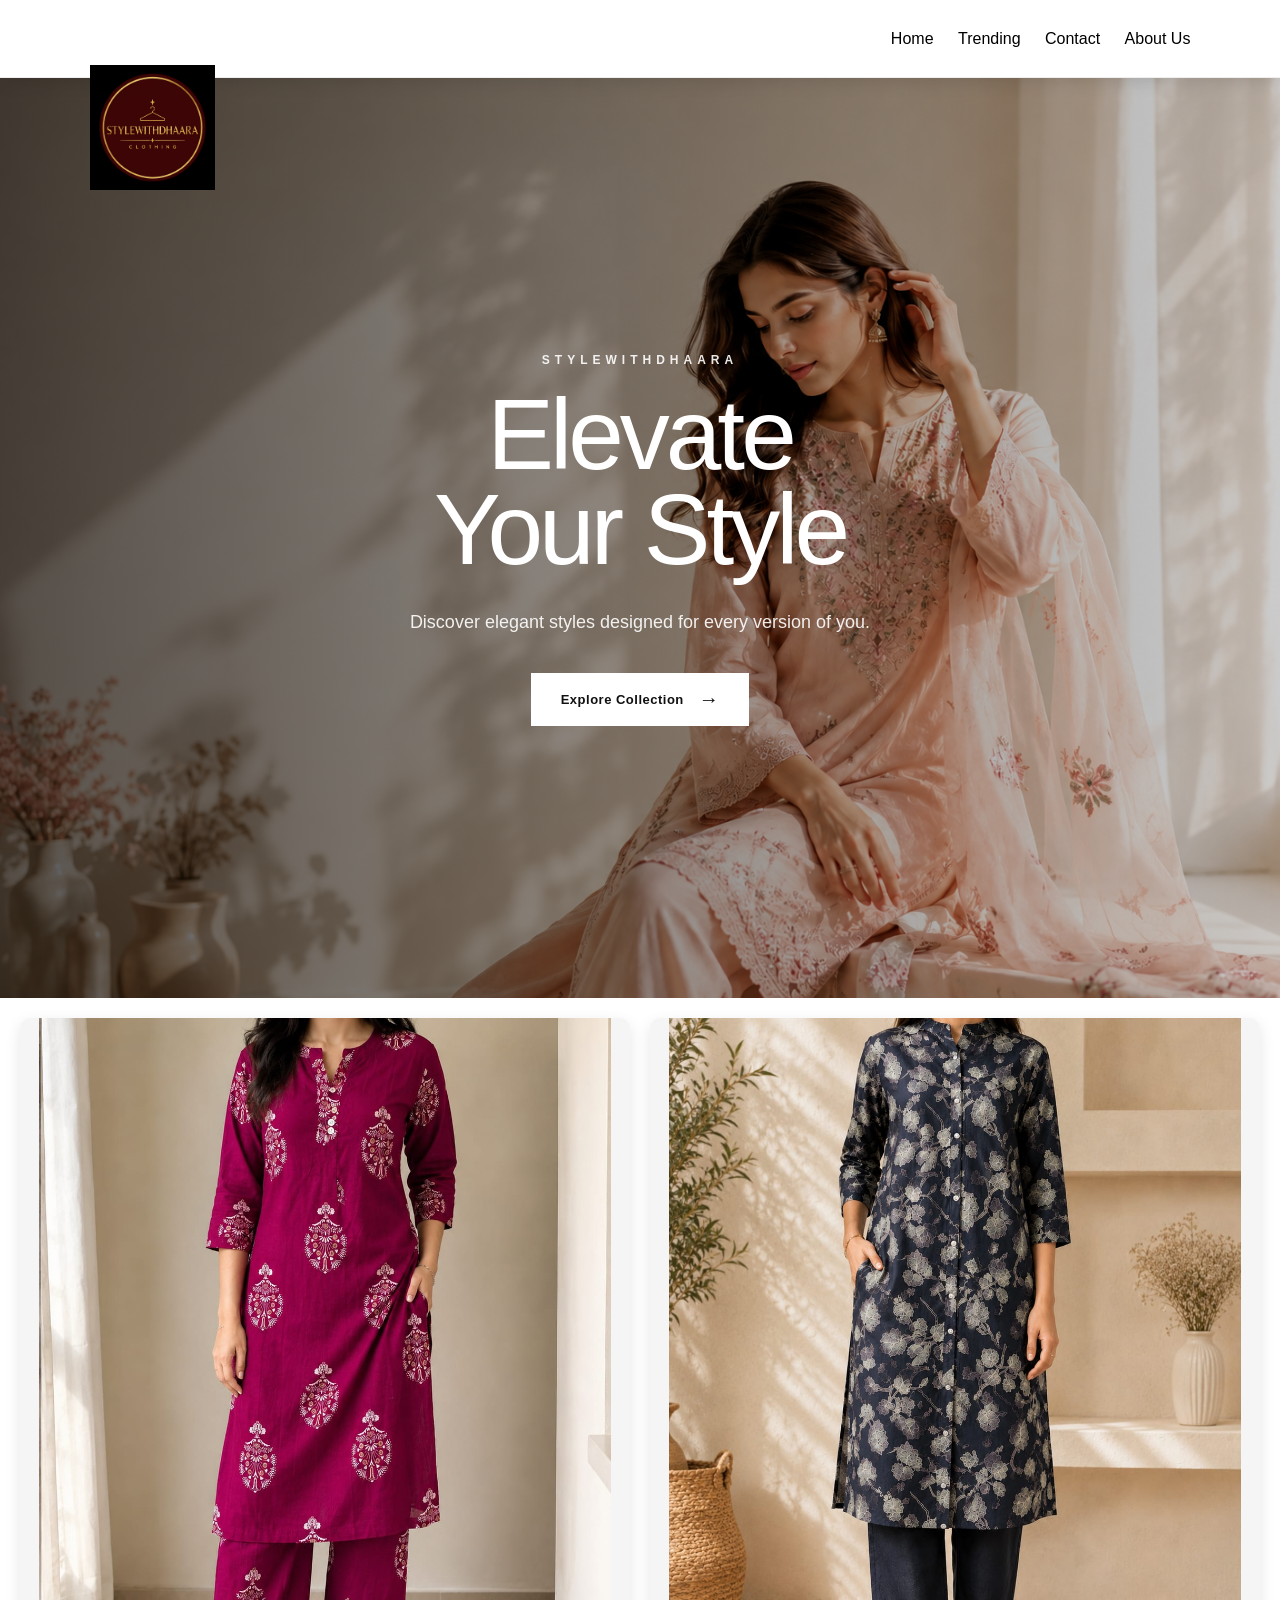
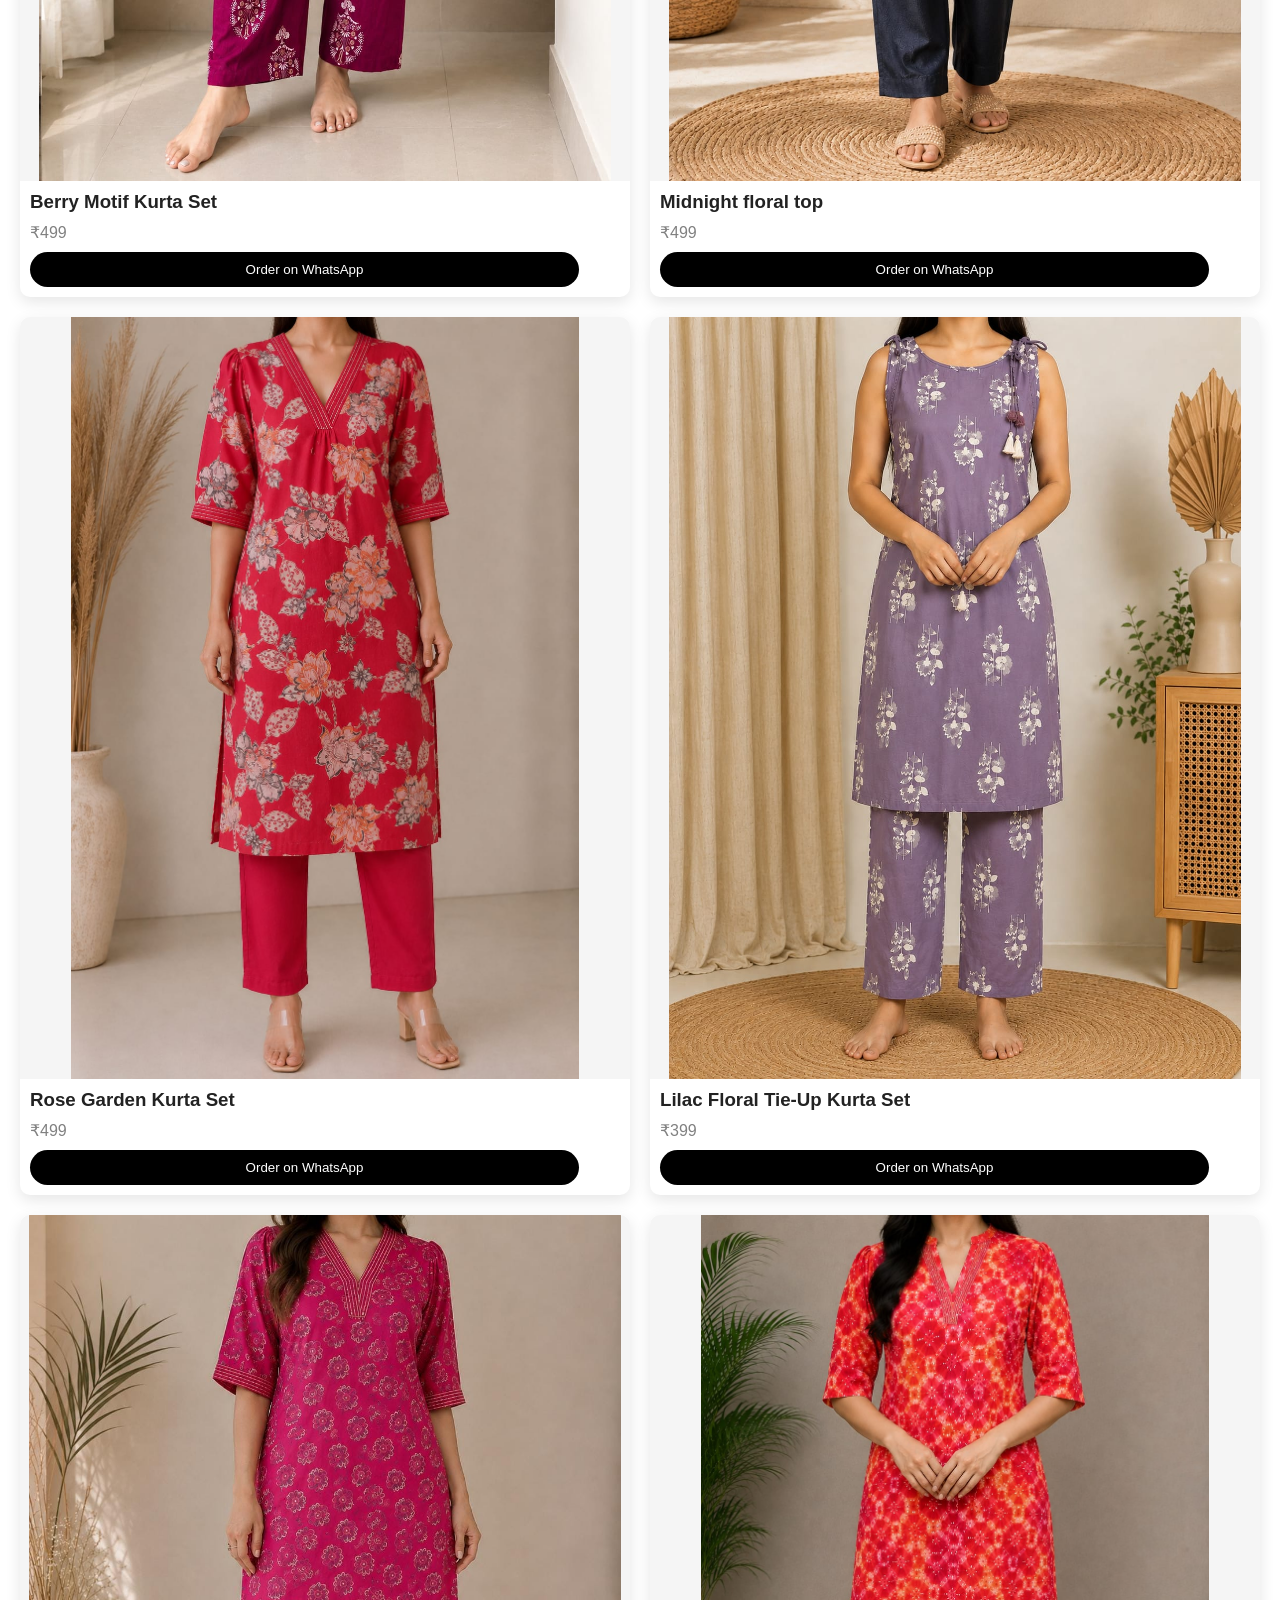
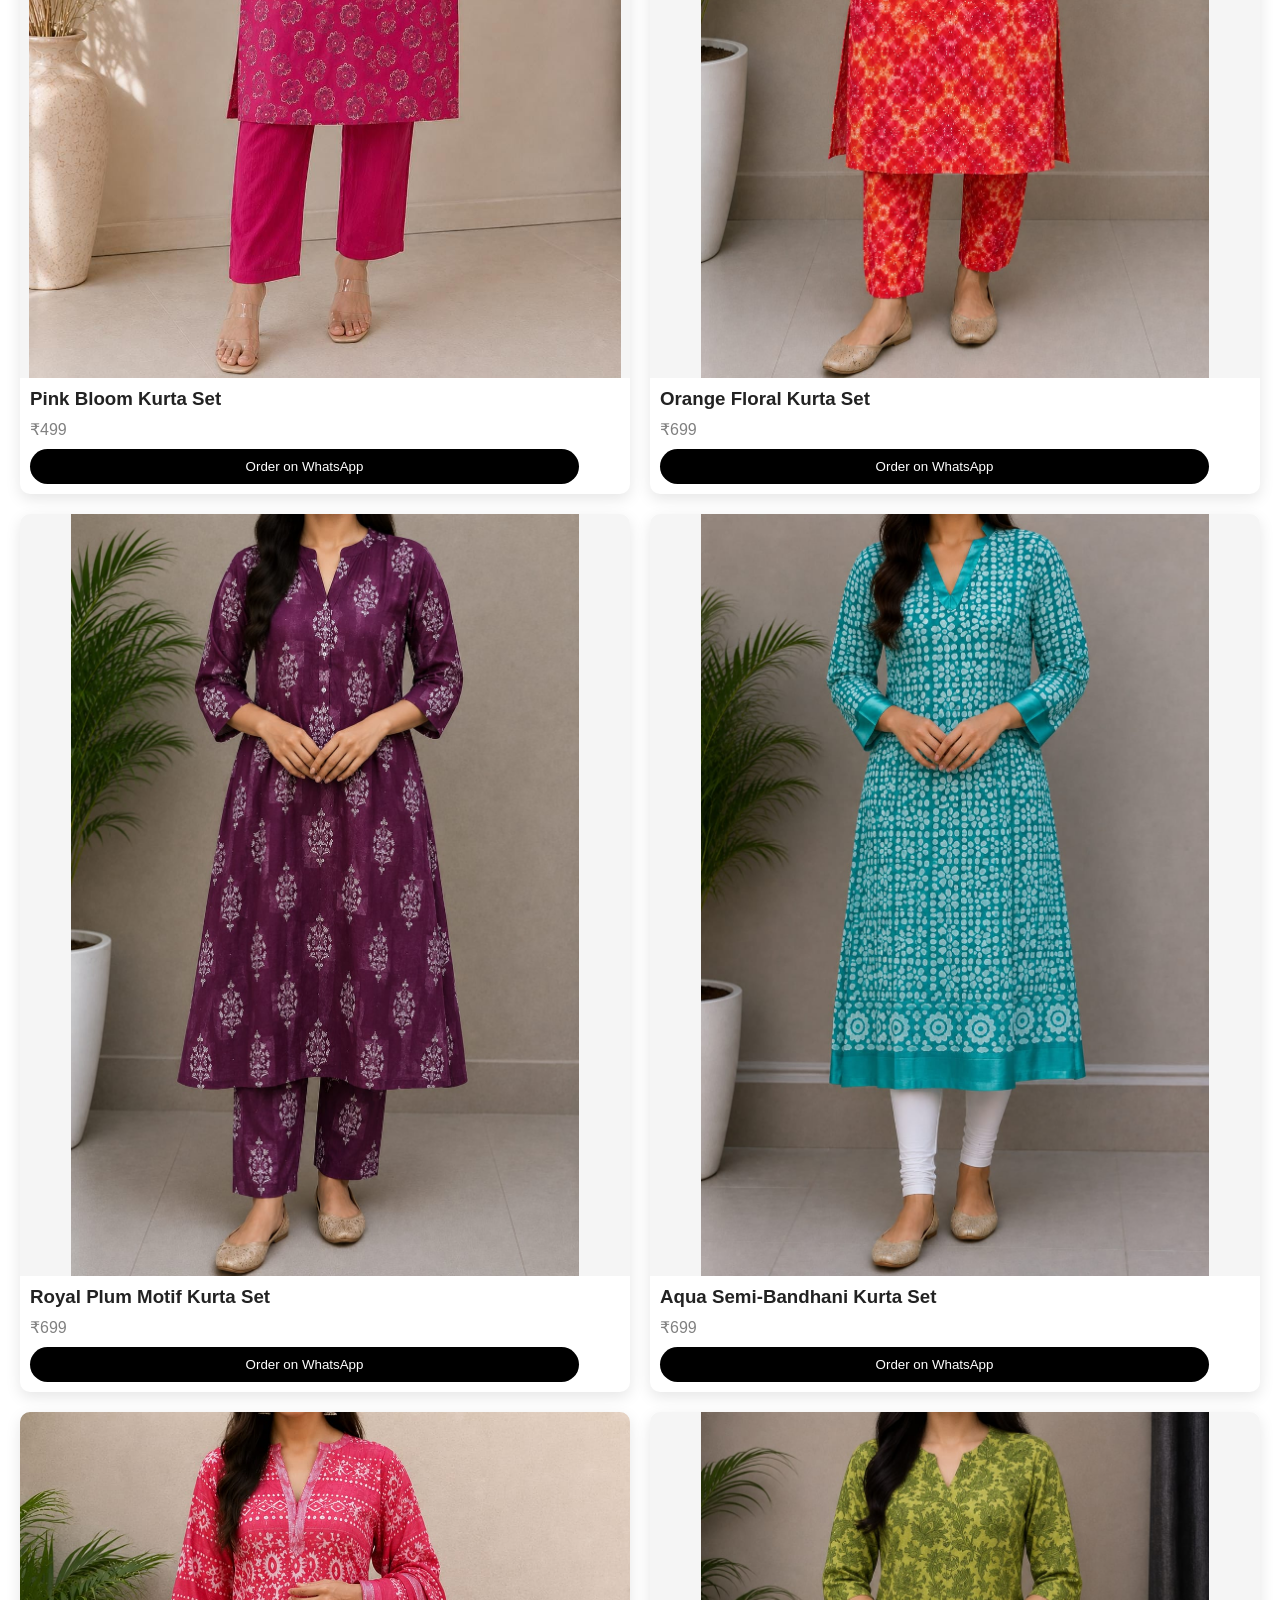
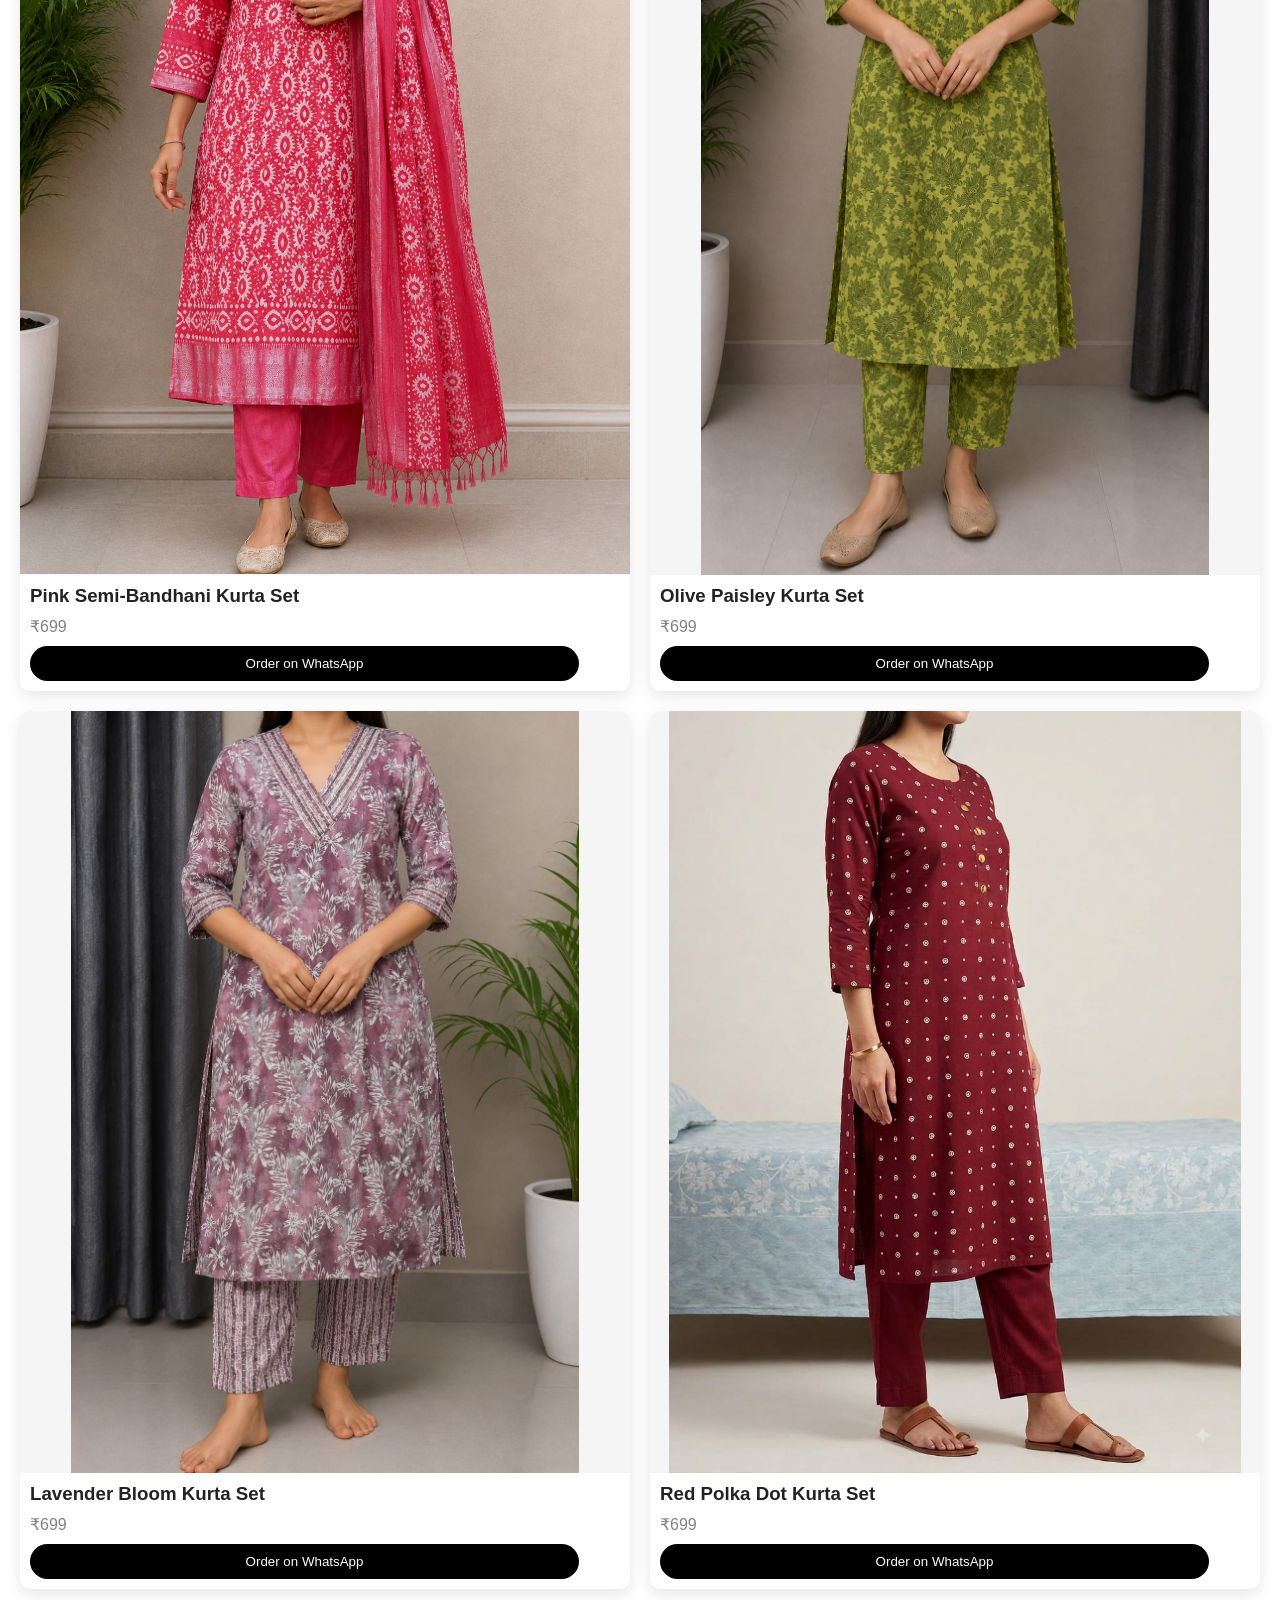
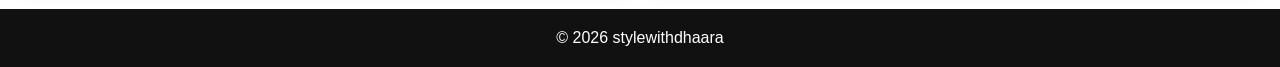
==== index.html @ edbef606 "NEW BIG SISTER WEBSISTE" ====
<!DOCTYPE html>
<html lang="en">
<head>
  <meta charset="UTF-8">
  <title>STYLEWITHDHAARA</title>
  <link rel="stylesheet" href="style.css">
</head>
<body>

<!-- NAVBAR -->
<header class="navbar">
  <div class="logo">
  <img src="image/logo11.jpeg" alt="Logo">
</div>
  <nav>
    <a href="#">Home</a>
    <a href="#">Trending</a>
    <a href="contact.html">Contact</a>
    <a href="about.html">About Us</a>
  </nav>
</header>

<!-- HERO -->
<section class="hero">

    <div class="hero-overlay"></div>

    <div class="hero-content">

        <span class="hero-label">
            STYLEWITHDHAARA
        </span>

        <h1>
            Elevate<br>
            Your Style
        </h1>

        <p>
            Discover elegant styles designed
            for every version of you.
        </p>

        <a href="#products" class="hero-button">
            Explore Collection
            <span>→</span>
        </a>

    </div>

</section>


<!-- PRODUCTS -->
<section class="products" id="products"></section>


<!-- FOOTER -->
<footer>
  <p>© 2026 stylewithdhaara</p>
</footer>

<script src="script.js"></script>
</body>
</html>
---- style.css ----
* {
  margin: 0;
  padding: 0;
  box-sizing: border-box;
  font-family: Arial, sans-serif;
}

/* NAVBAR */
.navbar {
  display: flex;
  justify-content: space-between;
  padding: 20px 50px;
  background: white;
  box-shadow: 0 5px 15px rgba(0,0,0,0.1);
  position: sticky;
  top: 0;
}

.logo {
  font-size: 100px;
  font-weight: bold;
}
.logo img {
  height: 125px;
  margin-top: 200px;
  object-fit: contain;
}

.logo span {
  color: #ff3f6c;
}

nav a {
  margin-left: 20px;
  text-decoration: none;
  color: black;
  font-weight: 500;
}

nav a:hover {
  color: #ff3f6c;
}

/* HERO */
/* =====================================
   PREMIUM HOME HERO
===================================== */

.hero {
    position: relative;

    min-height: 920px;

    display: flex;

    align-items: center;

    justify-content: center;

    text-align: center;

    overflow: hidden;

    background-image: url("image/logo3.jpeg");

    background-size: cover;

    background-position: center;

    background-repeat: no-repeat;
}


/* DARK OVERLAY */

.hero-overlay {
    position: absolute;

    inset: 0;

    background:
        linear-gradient(
            90deg,
            rgba(0,0,0,0.65),
            rgba(0,0,0,0.20)
        );

    z-index: 1;
}


/* HERO CONTENT */

.hero-content {
    position: relative;

    z-index: 2;

    max-width: 800px;

    padding: 30px;

    color: white;
}


/* SMALL BRAND TEXT */

.hero-label {
    display: inline-block;

    font-size: 12px;

    letter-spacing: 5px;

    font-weight: 600;

    margin-bottom: 20px;

    opacity: 0.9;
}


/* MAIN HEADING */

.hero-content h1 {
    font-size: clamp(
        55px,
        8vw,
        100px
    );

    line-height: 0.95;

    font-weight: 500;

    letter-spacing: -4px;

    margin: 0 0 30px;
}


/* DESCRIPTION */

.hero-content p {
    font-size: 18px;

    line-height: 1.7;

    max-width: 550px;

    margin: 0 auto 35px;

    color: rgba(255,255,255,0.9);
}


/* BUTTON */

.hero-button {
    display: inline-flex;

    align-items: center;

    gap: 15px;

    padding: 15px 30px;

    background: white;

    color: #111;

    text-decoration: none;

    font-size: 13px;

    font-weight: 700;

    letter-spacing: 0.5px;

    transition: 0.3s;
}


.hero-button span {
    font-size: 20px;

    transition: 0.3s;
}


.hero-button:hover {
    background: #ff3f6c;

    color: white;

    transform: translateY(-3px);
}


.hero-button:hover span {
    transform: translateX(5px);
}
@media (max-width: 768px) {

    .hero {
        min-height: 600px;

        background-position: center;
    }

    .hero-content {
        padding: 20px;
    }

    .hero-content h1 {
        font-size: 55px;

        letter-spacing: -2px;
    }

    .hero-content p {
        font-size: 15px;
    }

    .hero-label {
        font-size: 10px;

        letter-spacing: 3px;
    }

}
/* PRODUCTS */
.products {
  padding: 20px;
  display: grid;
  grid-template-columns: repeat(2, 1fr);
  gap: 20px;
}

.card {
  background: white;
  border-radius: 10px;
  overflow: hidden;
  box-shadow: 0 5px 15px rgba(0,0,0,0.1);
}
.card:hover {
  transform: translateY(-8px);
}

.card img {
  width: 100%;
  aspect-ratio: 4 / 5;
  height: auto;
  object-fit: contain;
  display: block;
  background: #f5f5f5;
}
@media (max-width: 600px) {
  .products {
    grid-template-columns: 1fr;
  }
}

.card h3 {
  padding: 10px;
}

.card p {
  padding: 0 10px;
  color: gray;
}

.card button {
  margin: 10px;
  width: 90%;
  padding: 10px;
  border: none;
  background: black;
  color: white;
  border-radius: 20px;
  cursor: pointer;
}

.about-hero {
    min-height: 420px;

    display: flex;
    align-items: center;
    justify-content: center;

    text-align: center;

    background:
        linear-gradient(
            rgba(0,0,0,0.55),
            rgba(0,0,0,0.55)
        ),
        url("images/banner.jpg") center/cover;

    color: white;
}


.about-hero-content span {
    font-size: 13px;
    letter-spacing: 4px;
    font-weight: 600;
}


.about-hero-content h1 {
    font-size: 52px;
    margin: 18px 0;
}


.about-hero-content p {
    font-size: 18px;
}


/* ABOUT SECTION */

.about-section {
    padding: 100px 8%;
    background: #fff;
}


.about-container {
    max-width: 1200px;

    margin: auto;

    display: flex;

    align-items: center;

    gap: 80px;
}


.about-image {
    flex: 1;

    display: flex;

    justify-content: center;

    align-items: center;
}


.about-image img {
    width: 350px;
    max-width: 100%;

    object-fit: contain;
}


.about-text {
    flex: 1;
}


.about-text > span {
    color: #ff3f6c;

    font-size: 13px;

    letter-spacing: 3px;

    font-weight: bold;
}


.about-text h2 {
    font-size: 42px;

    margin: 15px 0 25px;

    color: #222;
}


.about-text p {
    color: #666;

    line-height: 1.8;

    margin-bottom: 18px;

    font-size: 16px;
}


/* WHY US */

.why-us {
    padding: 90px 8%;

    background: #fafafa;

    text-align: center;
}


.section-heading span {
    color: #ff3f6c;

    font-size: 13px;

    letter-spacing: 3px;

    font-weight: bold;
}


.section-heading h2 {
    font-size: 38px;

    margin-top: 12px;

    color: #222;
}


.features {
    max-width: 1100px;

    margin: 50px auto 0;

    display: grid;

    grid-template-columns:
        repeat(3, 1fr);

    gap: 25px;
}


.feature {
    background: white;

    padding: 40px 25px;

    border-radius: 12px;

    transition: 0.3s;

    box-shadow:
        0 10px 30px
        rgba(0,0,0,0.06);
}


.feature:hover {
    transform: translateY(-8px);
}


.feature-icon {
    font-size: 35px;

    color: #ff3f6c;

    margin-bottom: 15px;
}


.feature h3 {
    margin-bottom: 12px;

    font-size: 20px;
}


.feature p {
    color: #777;

    line-height: 1.7;
}


/* CONTACT */

.about-contact {
    padding: 80px 20px;

    text-align: center;

    background: #111;

    color: white;
}


.about-contact h2 {
    font-size: 35px;

    margin-bottom: 10px;
}


.about-contact p {
    color: #bbb;

    margin-bottom: 25px;
}


.about-contact a {
    display: inline-block;

    padding: 13px 25px;

    background: #25D366;

    color: white;

    text-decoration: none;

    border-radius: 25px;

    font-weight: 600;

    transition: 0.3s;
}


.about-contact a:hover {
    transform: translateY(-3px);
}


/* MOBILE */

@media (max-width: 768px) {

    .navbar {
        padding: 15px 20px;
    }


    .about-hero {
        min-height: 350px;
    }


    .about-hero-content h1 {
        font-size: 36px;
    }


    .about-container {
        flex-direction: column;

        gap: 40px;

        text-align: center;
    }


    .about-text h2 {
        font-size: 32px;
    }


    .features {
        grid-template-columns: 1fr;
    }

}
/* =========================================
   RESET
========================================= */

* {
    margin: 0;
    padding: 0;
    box-sizing: border-box;
}

html {
    scroll-behavior: smooth;
}

body {
    font-family:
        "Segoe UI",
        Arial,
        sans-serif;

    color: #222;

    background: #fff;
}


/* =========================================
   NAVBAR
========================================= */

.navbar {
    height: 78px;

    padding: 0 7%;

    display: flex;

    align-items: center;

    justify-content: space-between;

    background: rgba(255,255,255,0.96);

    border-bottom: 1px solid #eee;

    position: sticky;

    top: 0;

    z-index: 1000;

    backdrop-filter: blur(15px);
}


.brand img {
    height: 48px;

    width: auto;

    object-fit: contain;
}


.nav-links {
    display: flex;

    align-items: center;

    gap: 35px;
}


.nav-links a {
    text-decoration: none;

    color: #333;

    font-size: 14px;

    font-weight: 500;

    position: relative;

    transition: 0.3s;
}


.nav-links a::after {
    content: "";

    position: absolute;

    left: 0;

    bottom: -8px;

    width: 0;

    height: 2px;

    background: #ff3f6c;

    transition: 0.3s;
}


.nav-links a:hover,
.nav-links a.active {
    color: #ff3f6c;
}


.nav-links a:hover::after,
.nav-links a.active::after {
    width: 100%;
}


.menu-btn {
    display: none;

    border: none;

    background: none;

    font-size: 25px;

    cursor: pointer;
}



/* FOOTER */
footer {
  text-align: center;
  padding: 20px;
  background: #111;
  color: white;
}
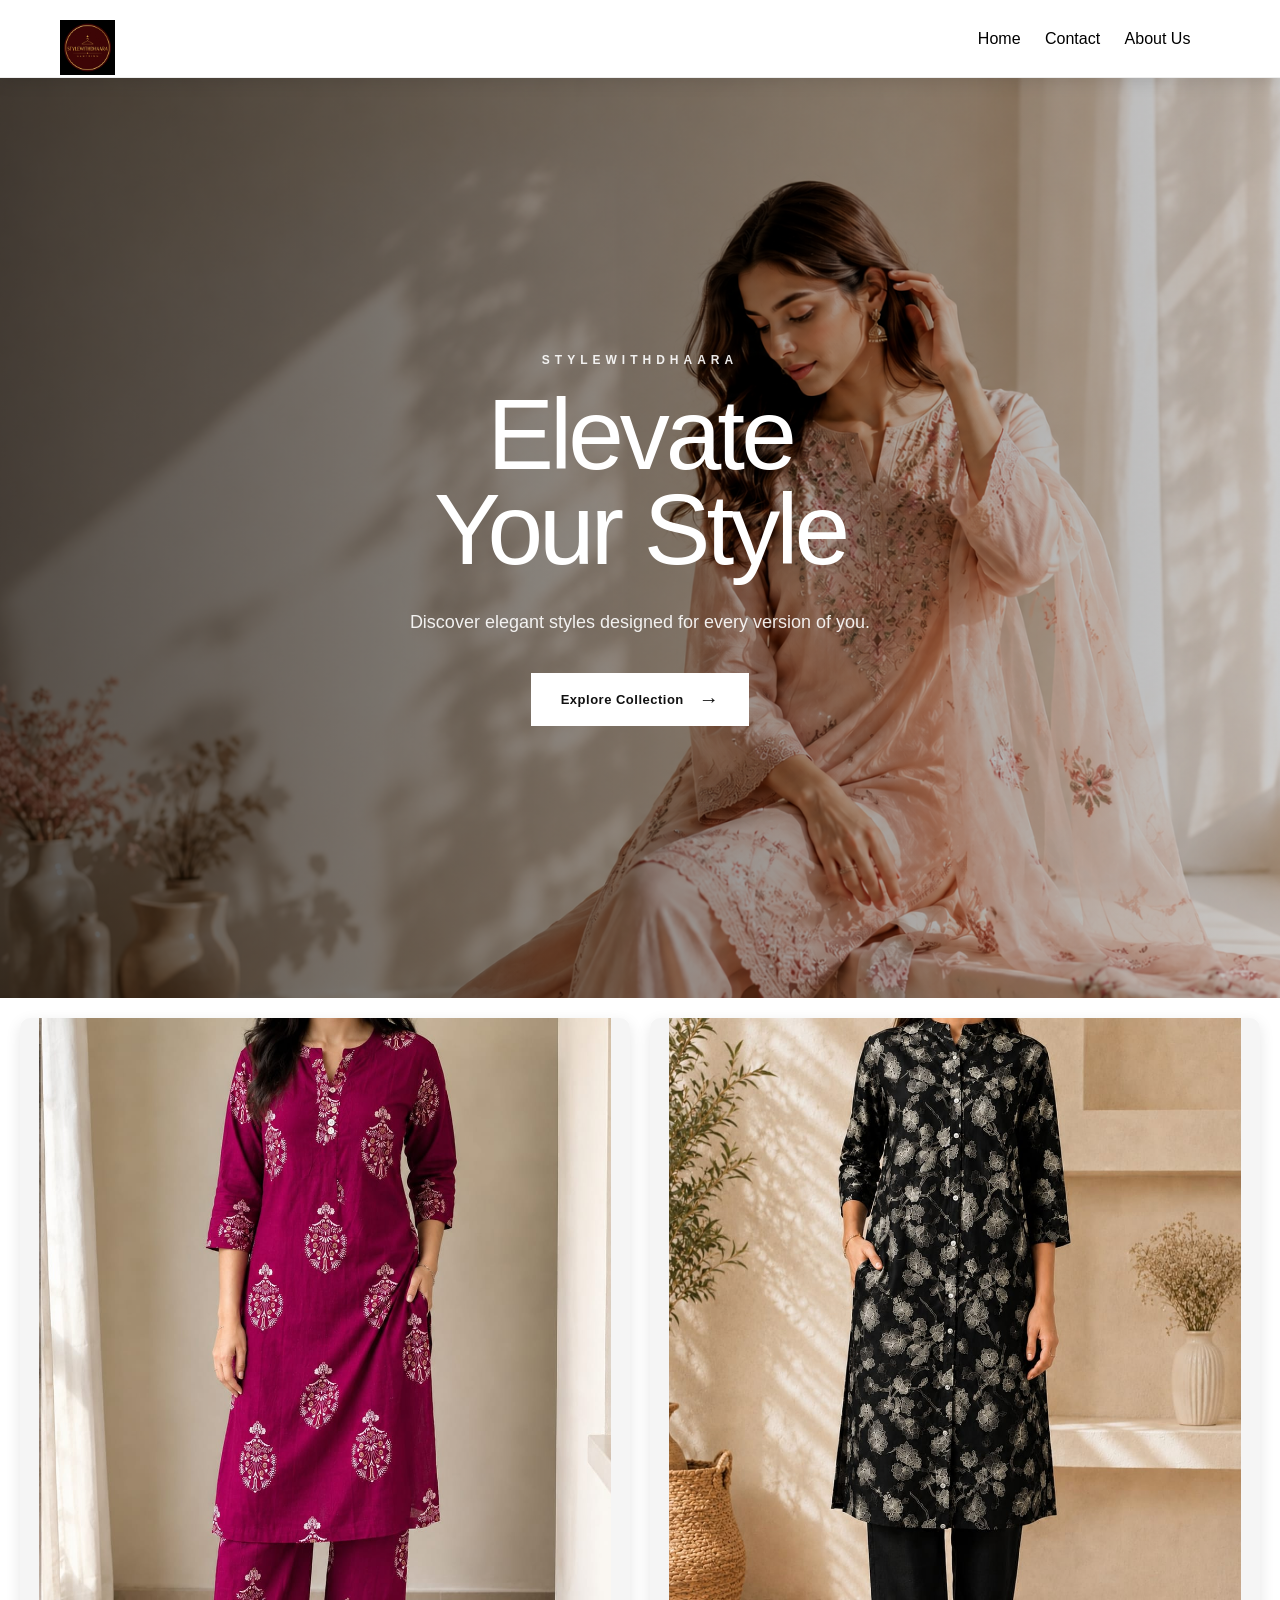
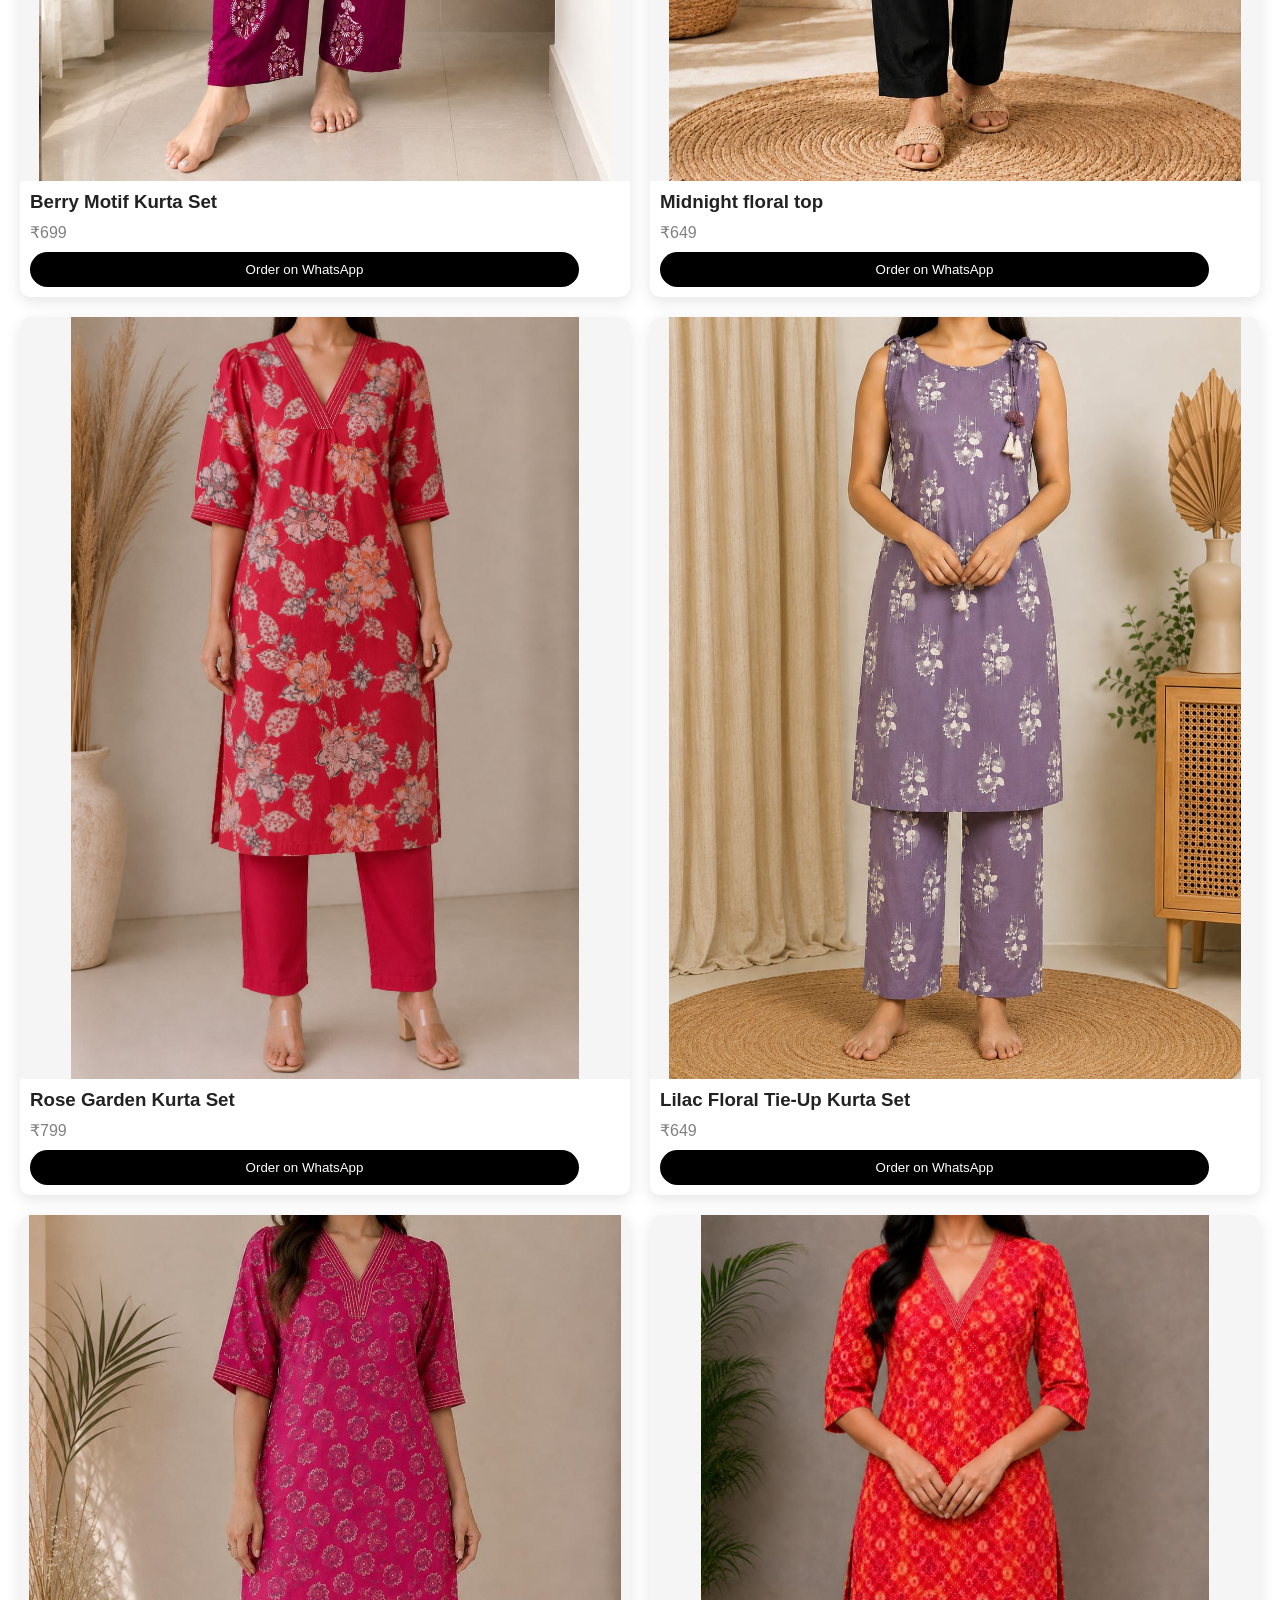
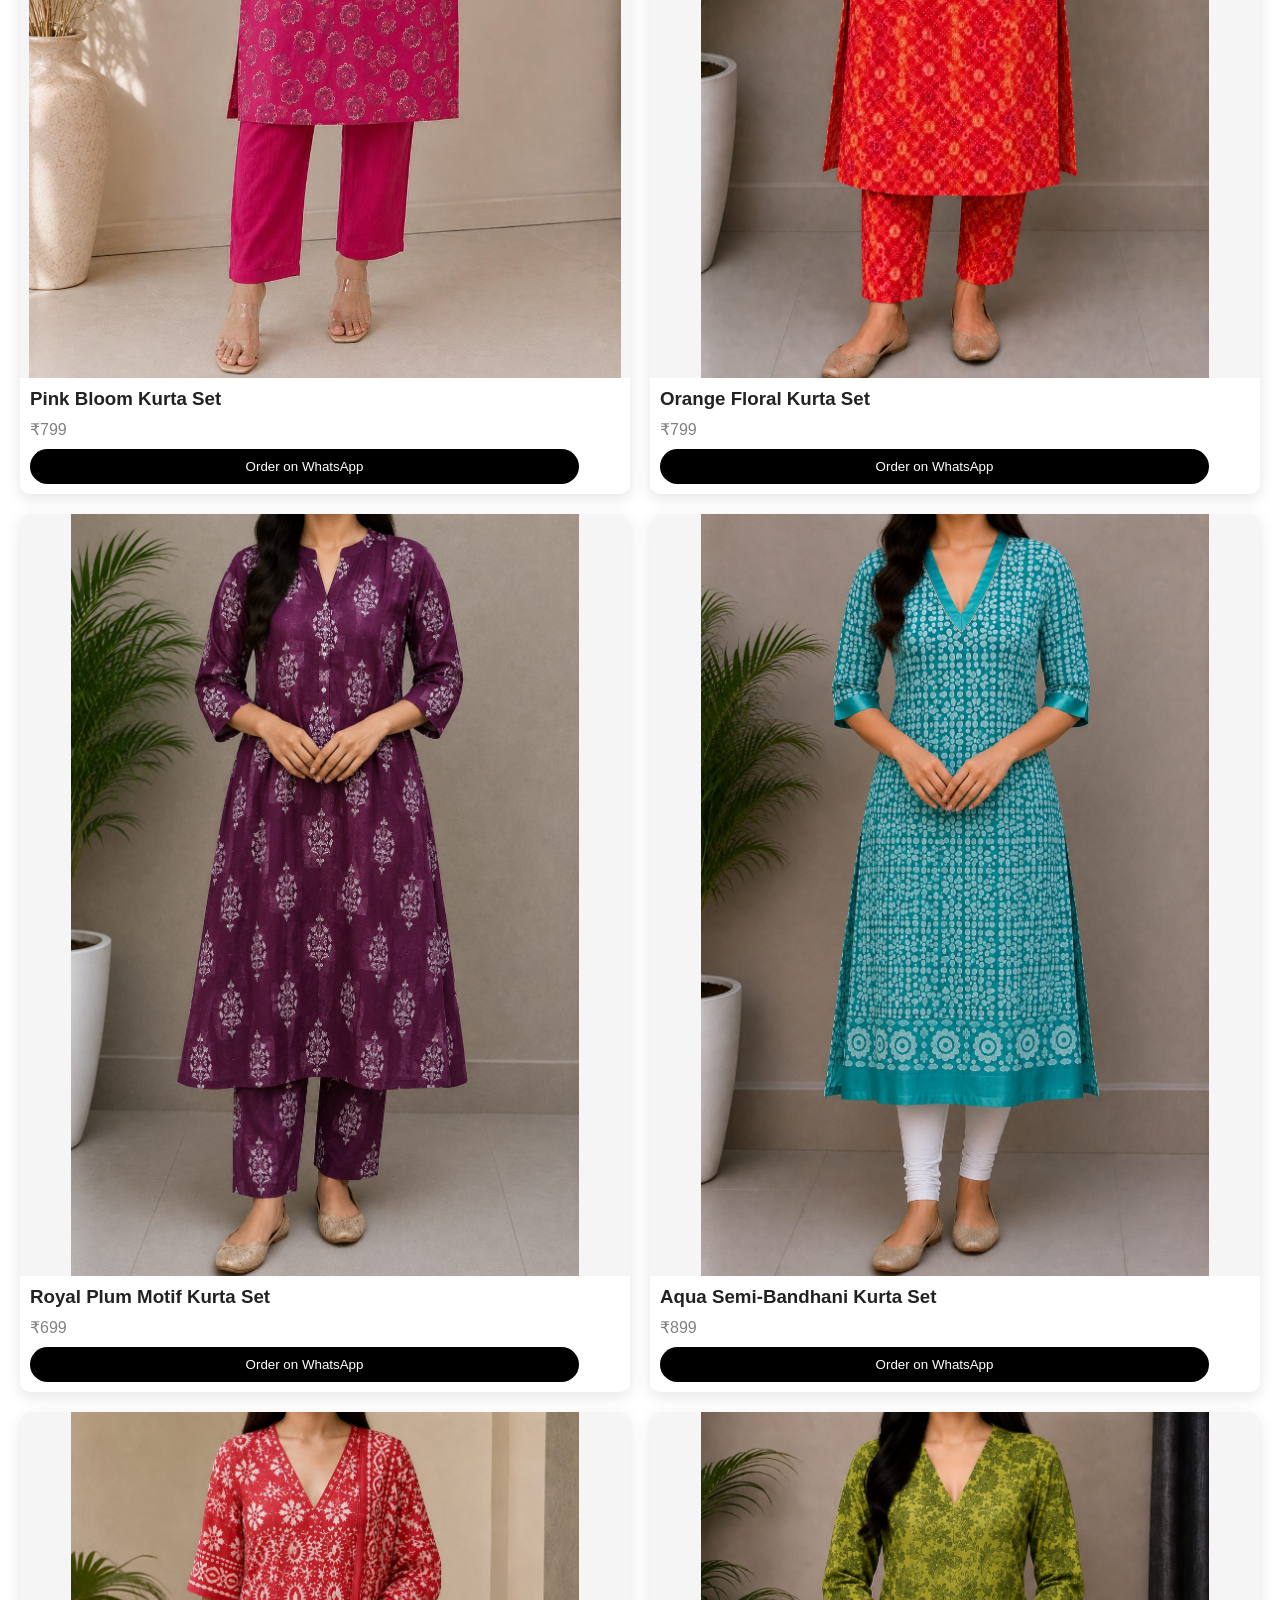
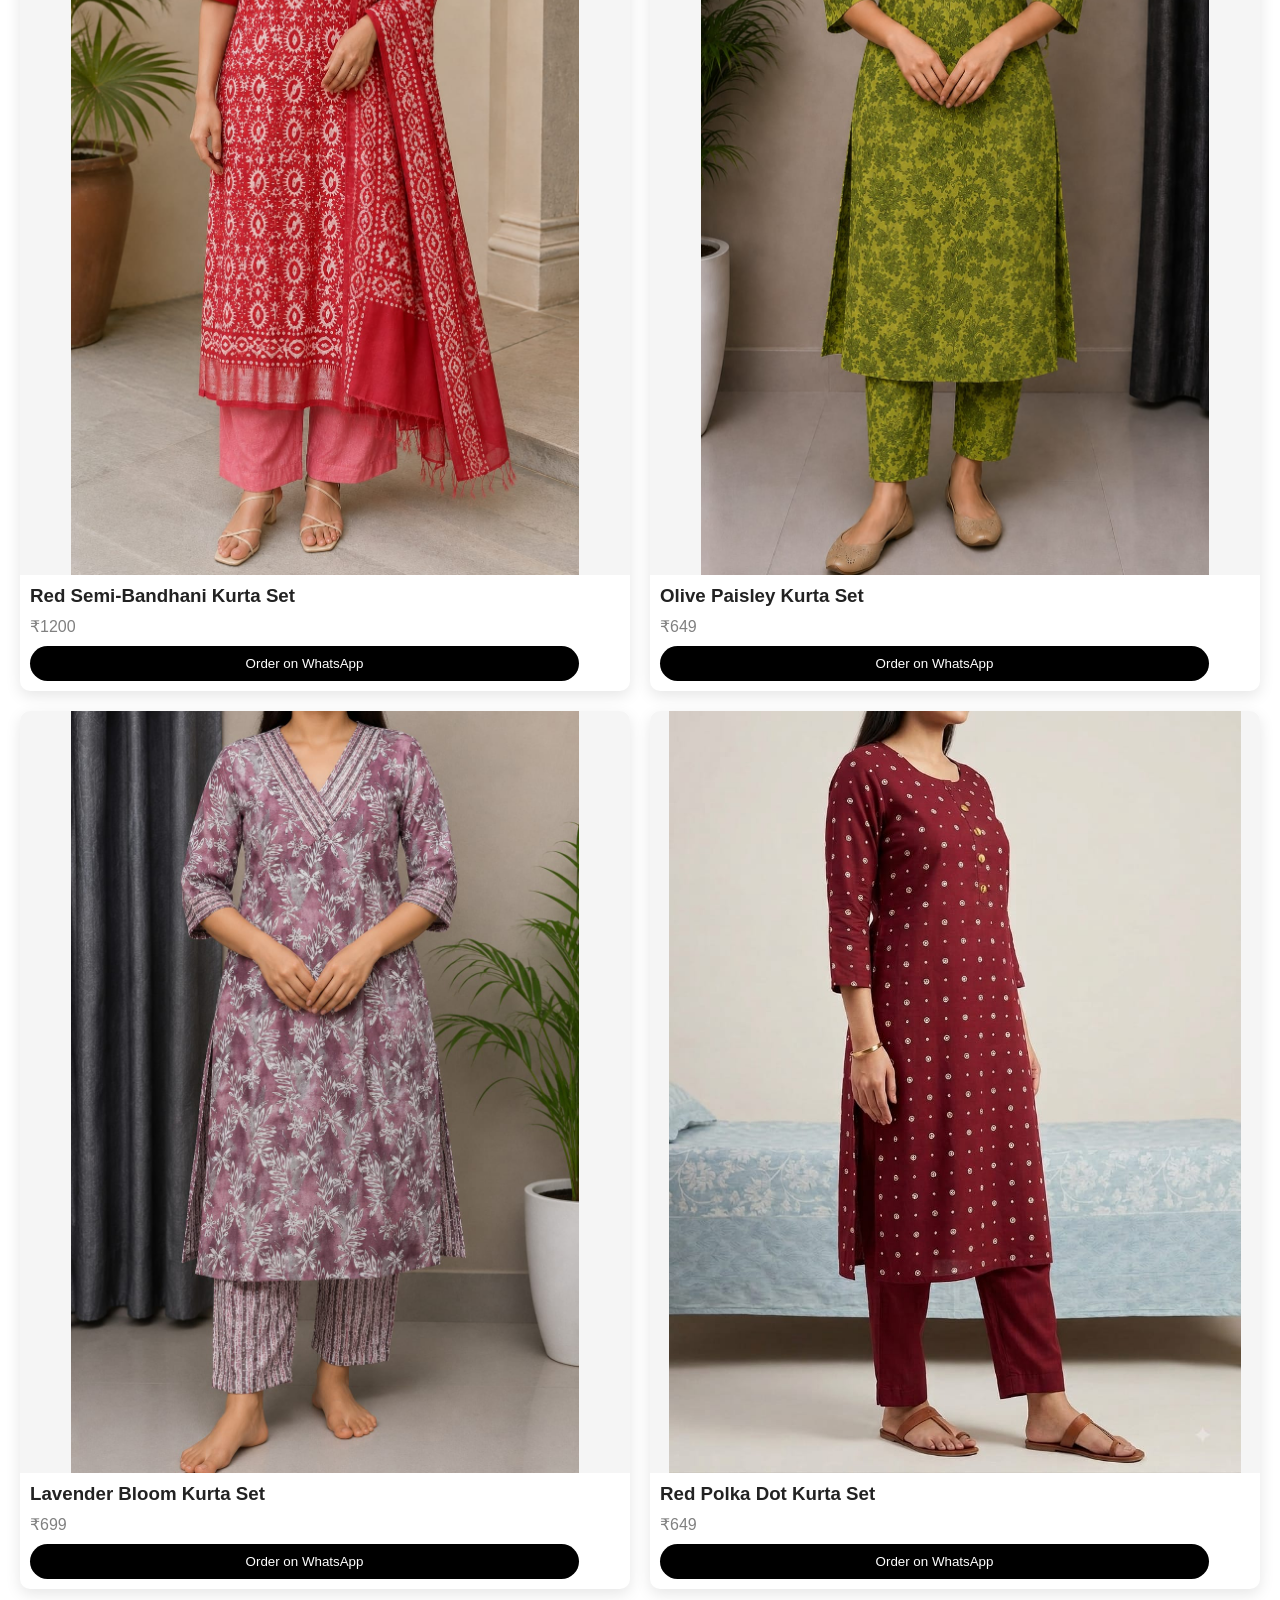
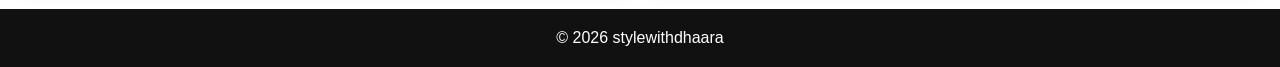
==== commit 2c05d866: "Updated website" ====
--- a/index.html
+++ b/index.html
@@ -14,7 +14,6 @@
 </div>
   <nav>
     <a href="#">Home</a>
-    <a href="#">Trending</a>
     <a href="contact.html">Contact</a>
     <a href="about.html">About Us</a>
   </nav>
--- a/style.css
+++ b/style.css
@@ -9,22 +9,26 @@
 .navbar {
   display: flex;
   justify-content: space-between;
-  padding: 20px 50px;
+  padding: 20px 10px;
   background: white;
   box-shadow: 0 5px 15px rgba(0,0,0,0.1);
+
   position: sticky;
   top: 0;
+  z-index: 9999;
 }
 
 .logo {
   font-size: 100px;
+  margin-left: -30px;
   font-weight: bold;
 }
 .logo img {
-  height: 125px;
-  margin-top: 200px;
+  height: 55px;
+  margin-top: 40px;
   object-fit: contain;
 }
+
 
 .logo span {
   color: #ff3f6c;
@@ -205,27 +209,27 @@
 
     .hero {
         min-height: 600px;
-
-        background-position: center;
+        background-position: center center;
+        background-size: cover;
     }
 
     .hero-content {
         padding: 20px;
+        text-align: center;
     }
 
     .hero-content h1 {
-        font-size: 55px;
-
-        letter-spacing: -2px;
-    }
+    font-size: 40px;
+    line-height: 1.1;
+}
 
     .hero-content p {
         font-size: 15px;
+        line-height: 1.6;
     }
 
     .hero-label {
         font-size: 10px;
-
         letter-spacing: 3px;
     }
 
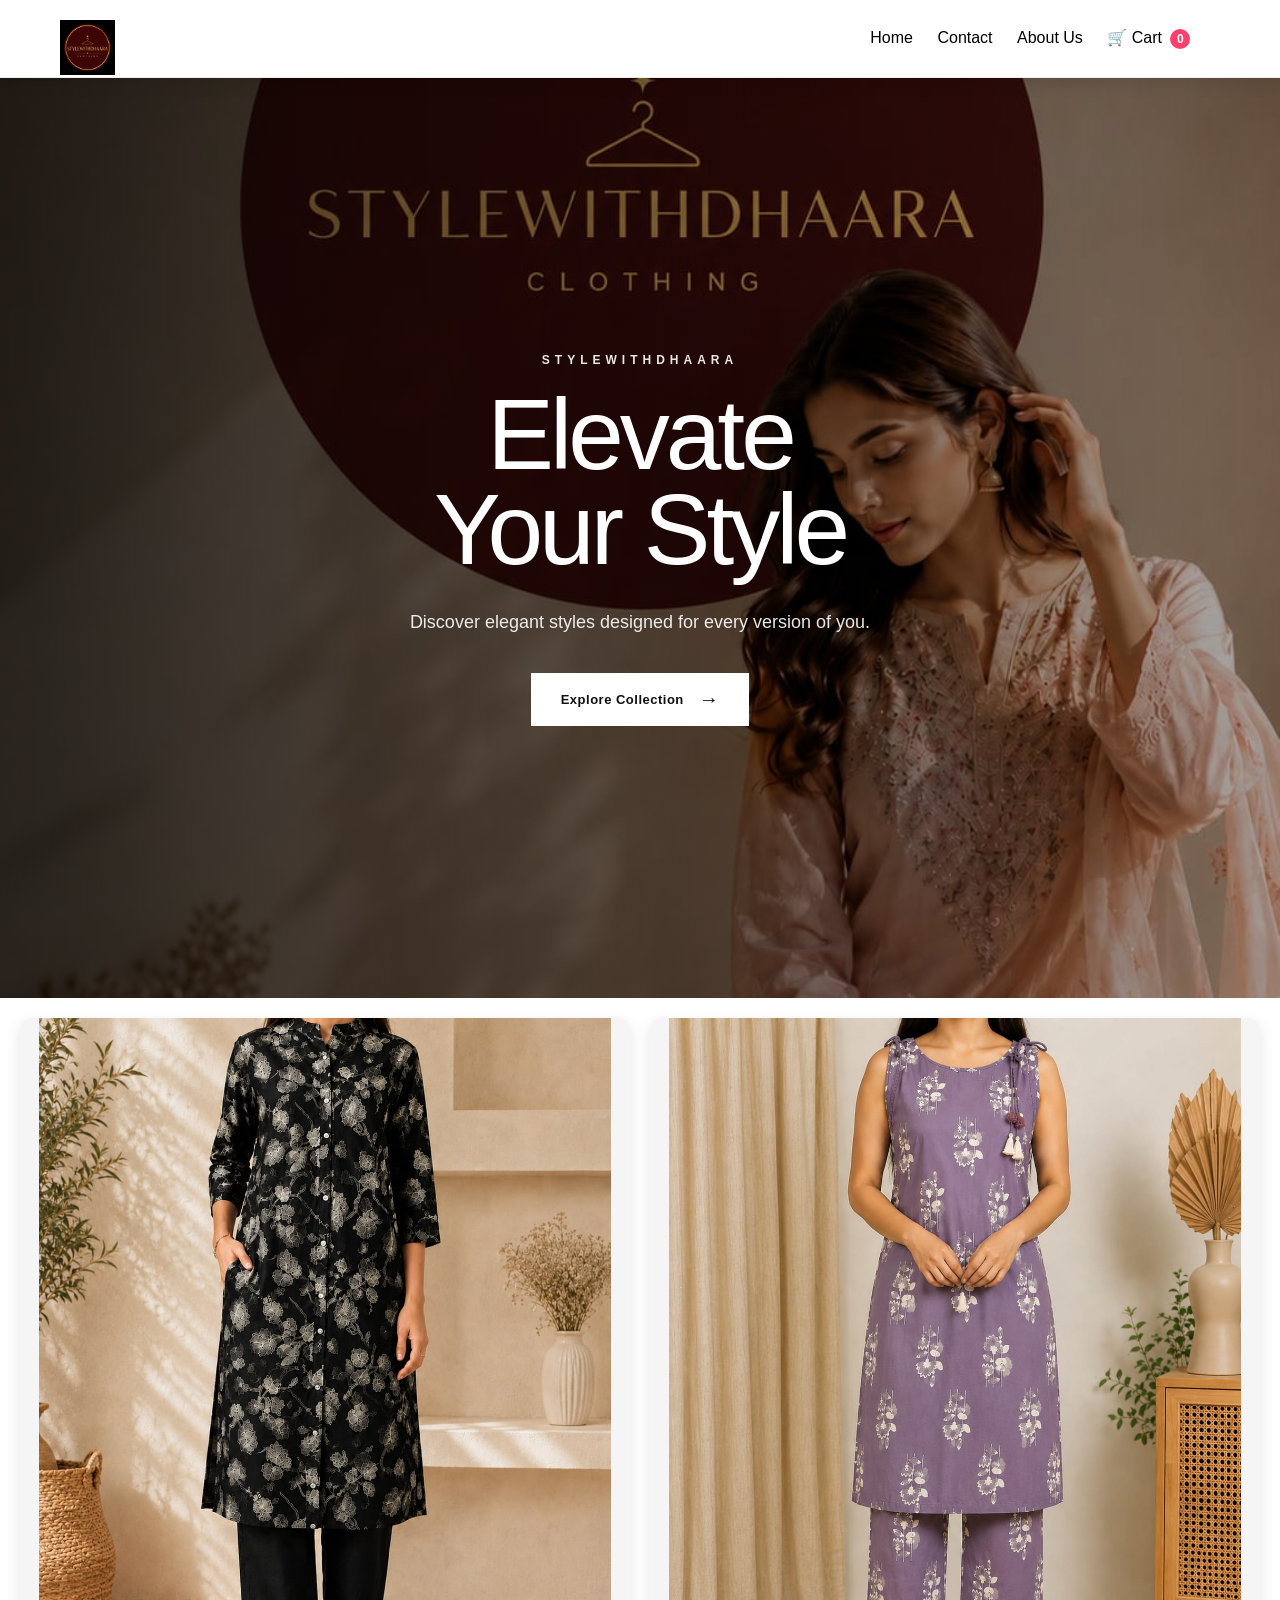
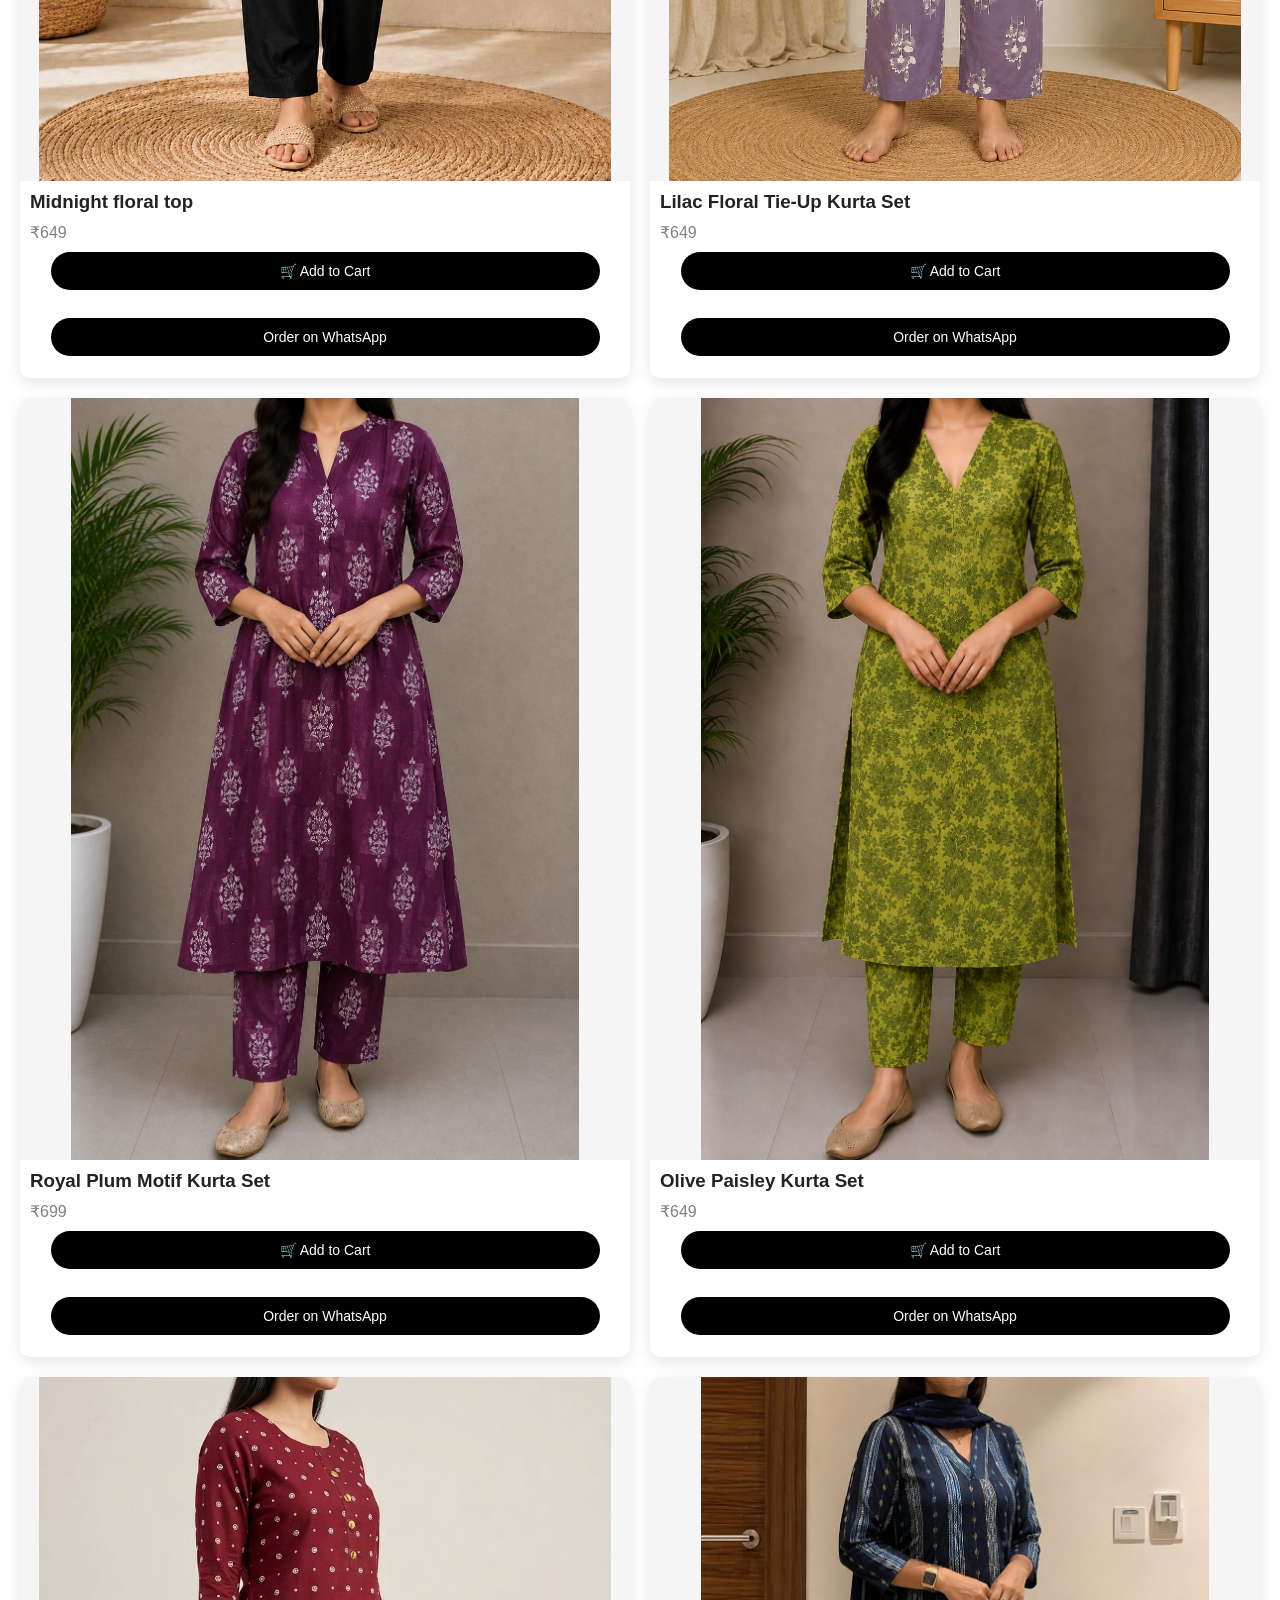
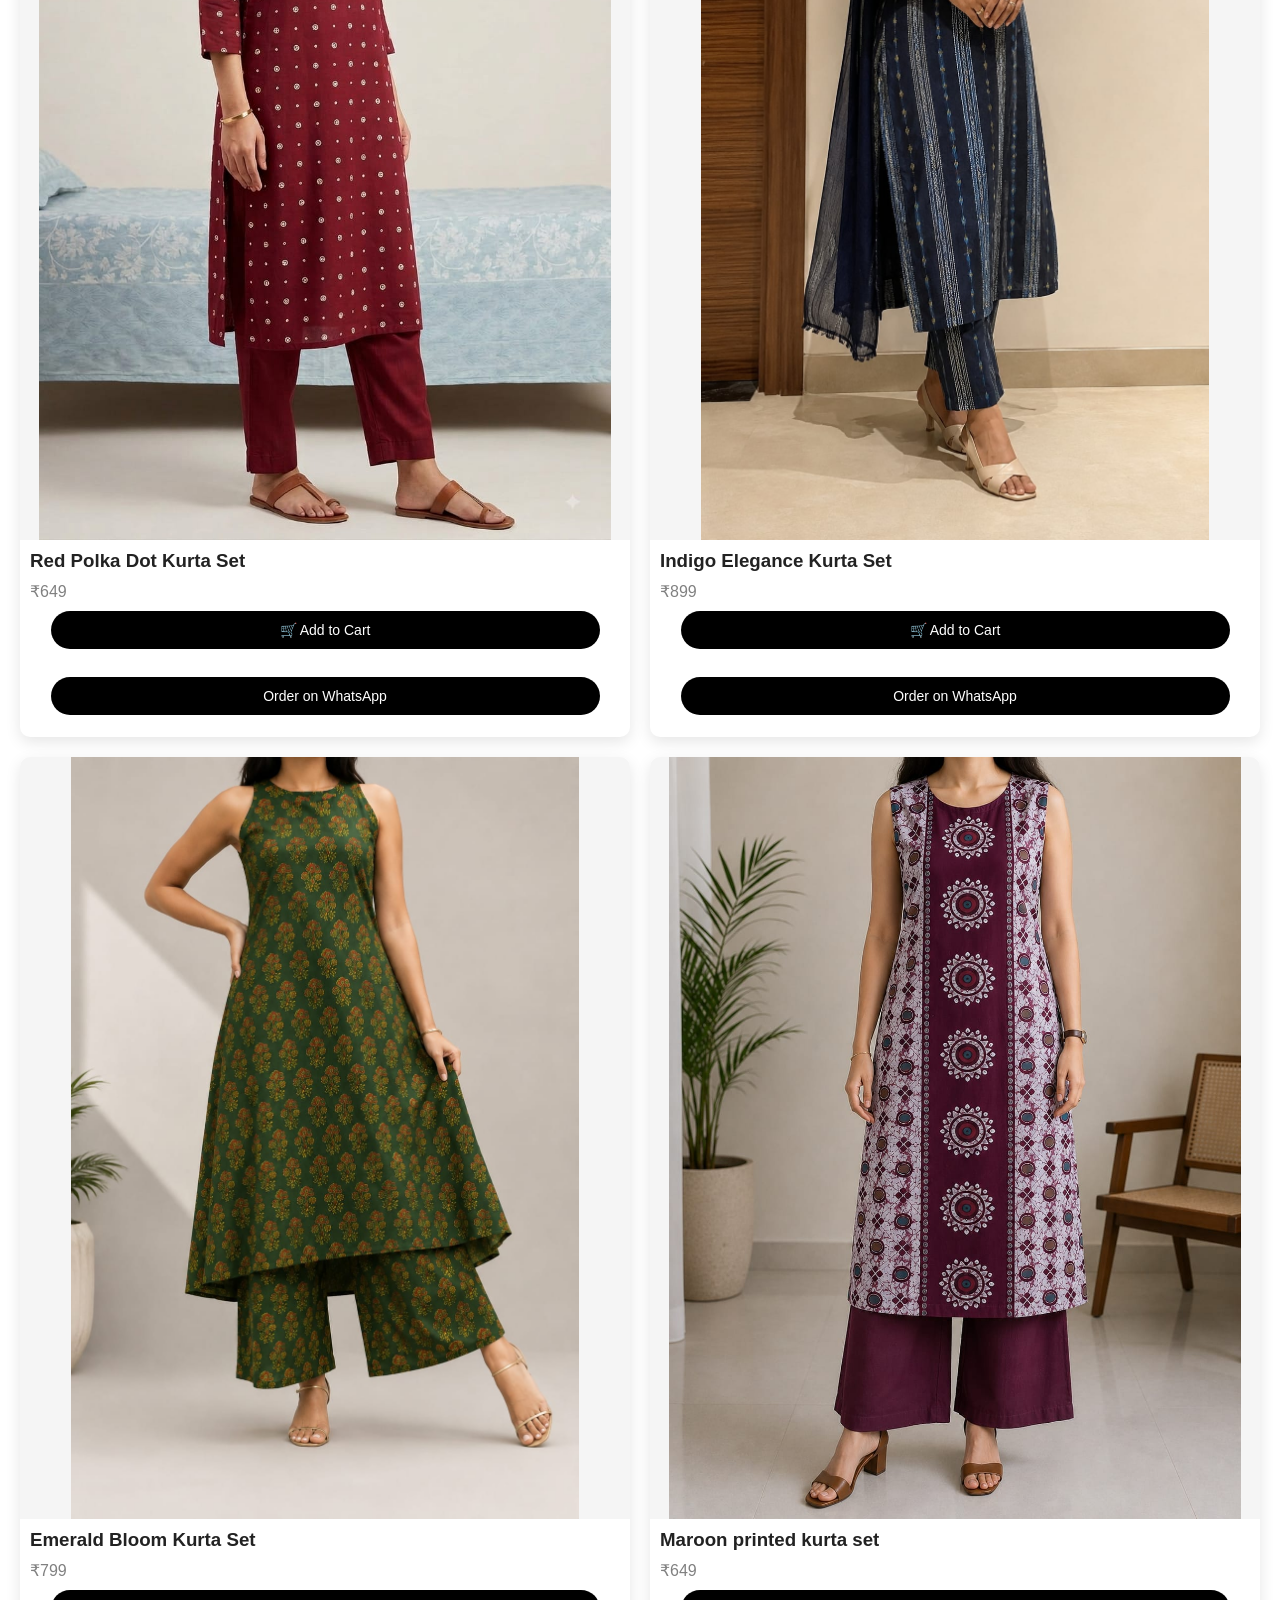
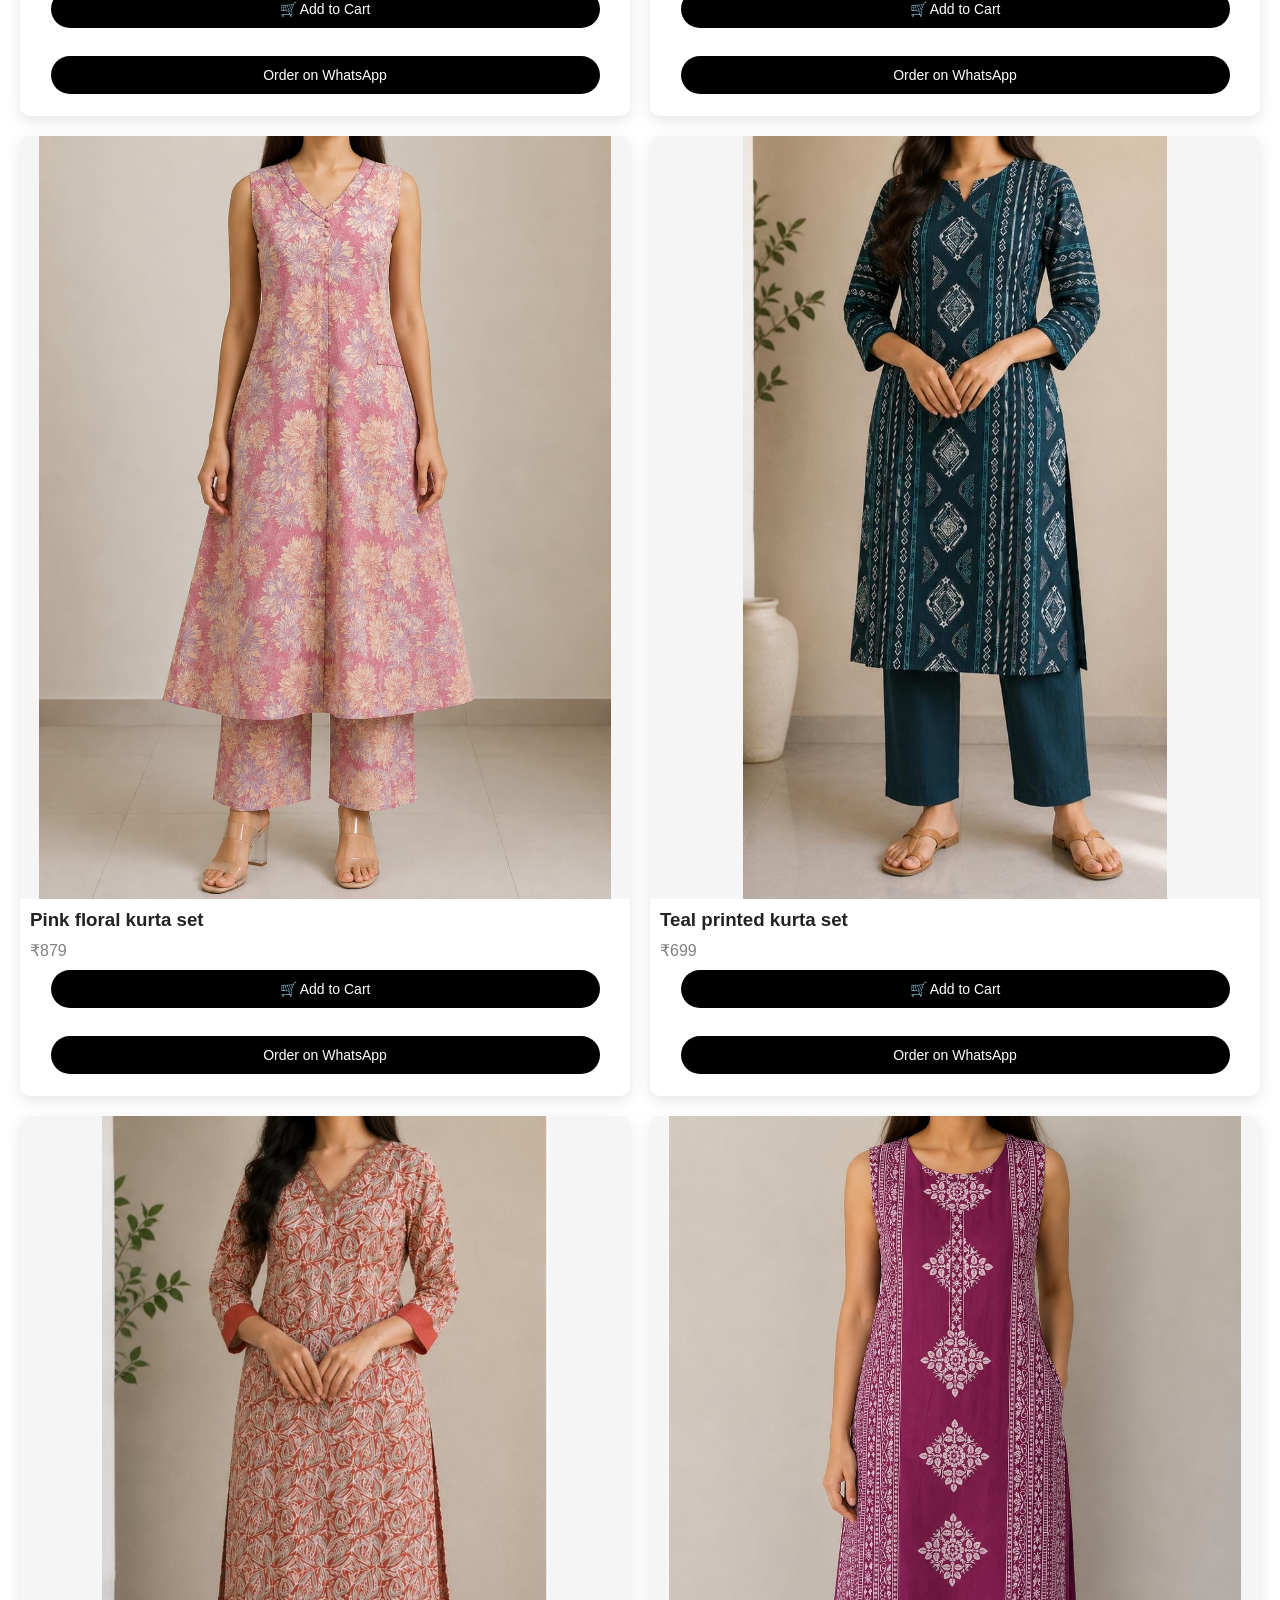
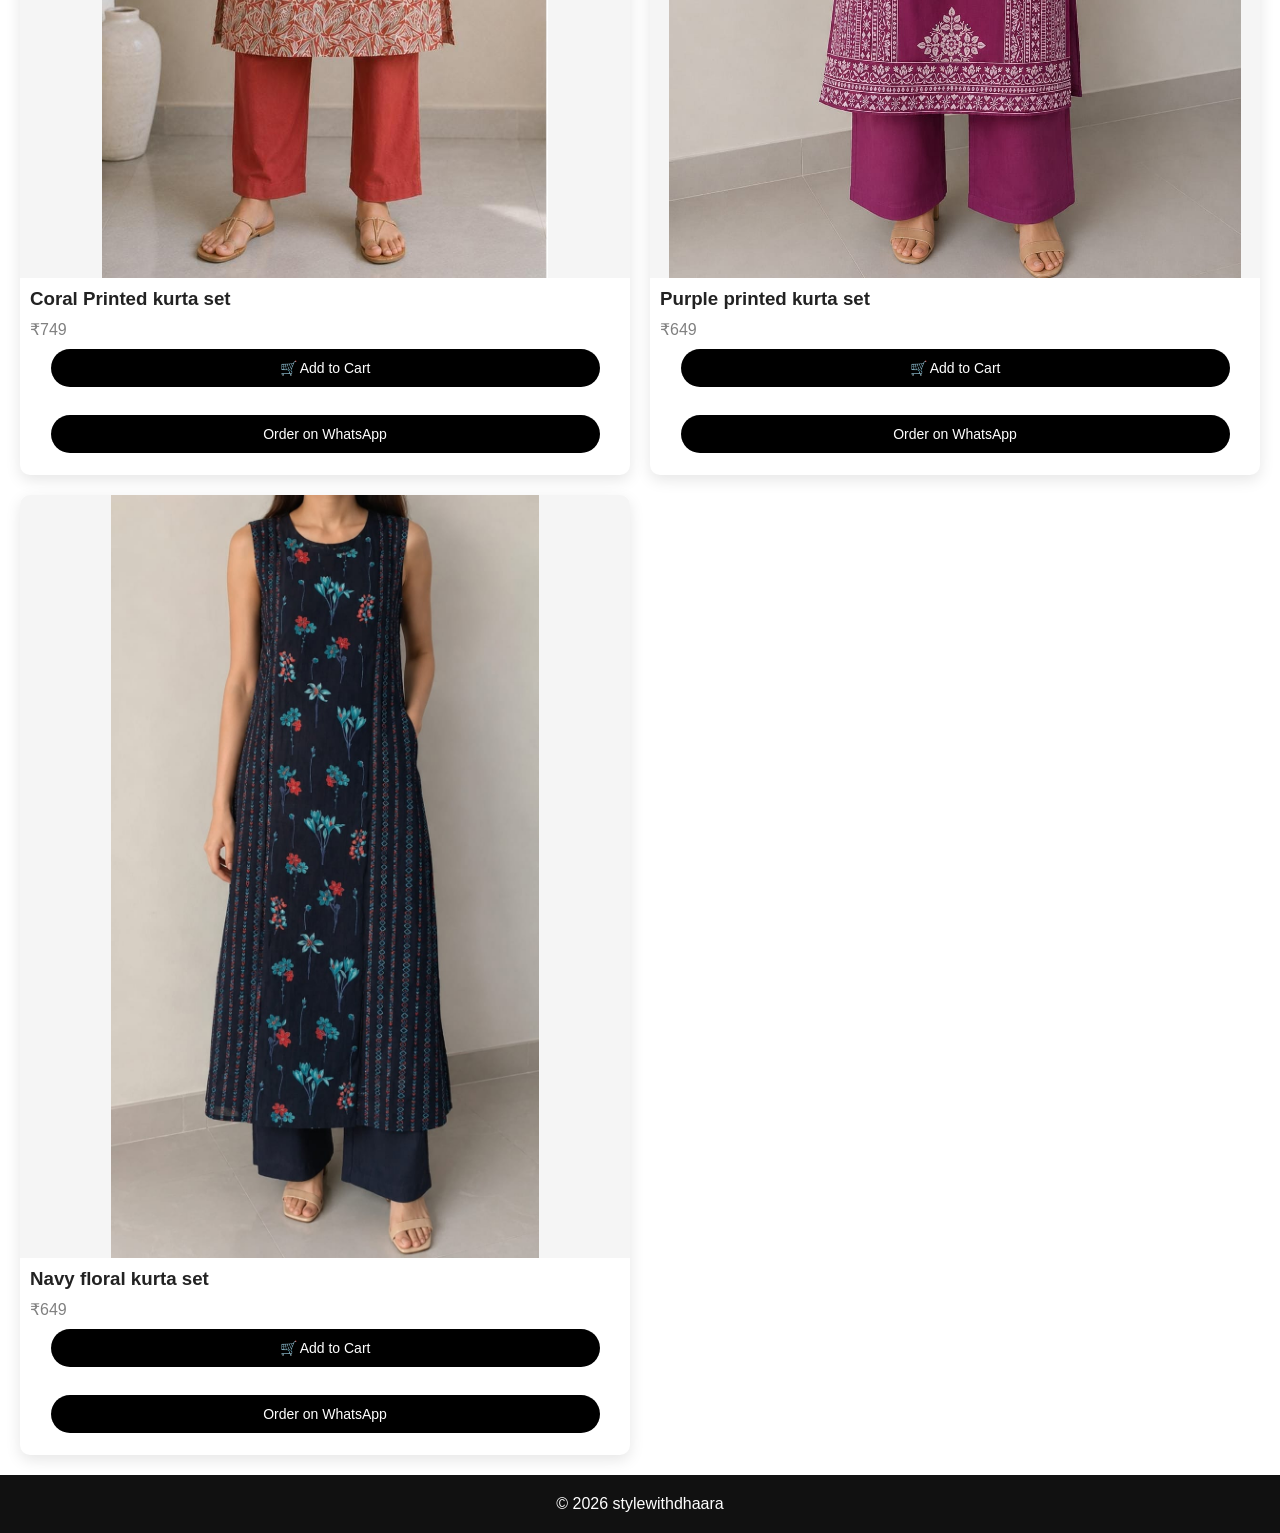
==== commit 12266dac: "Updated website" ====
--- a/index.html
+++ b/index.html
@@ -16,6 +16,9 @@
     <a href="#">Home</a>
     <a href="contact.html">Contact</a>
     <a href="about.html">About Us</a>
+    <a href="cart.html" class="cart-link">
+  🛒 Cart <span id="cart-count">0</span>
+</a>
   </nav>
 </header>
 
--- a/style.css
+++ b/style.css
@@ -100,7 +100,7 @@
 
     z-index: 2;
 
-    max-width: 800px;
+    max-width: 700px;
 
     padding: 30px;
 
@@ -716,4 +716,231 @@
   padding: 20px;
   background: #111;
   color: white;
+}
+/* ================================
+   CART LINK
+================================ */
+
+.cart-link {
+  position: relative;
+}
+
+#cart-count {
+  background: #ff3f6c;
+  color: white;
+  font-size: 12px;
+  font-weight: bold;
+  min-width: 20px;
+  height: 20px;
+  display: inline-flex;
+  align-items: center;
+  justify-content: center;
+  border-radius: 50%;
+  margin-left: 4px;
+}
+
+
+/* ================================
+   PRODUCT BUTTONS
+================================ */
+
+.product-buttons {
+  display: flex;
+  flex-direction: column;
+  align-items: center;
+  gap: 8px;
+  padding-bottom: 12px;
+}
+
+.product-buttons button {
+  width: 90%;
+  border: none;
+  padding: 11px 15px;
+  border-radius: 22px;
+  font-size: 14px;
+  cursor: pointer;
+  transition: 0.3s;
+}
+
+
+/* ADD TO CART */
+
+.cart-btn {
+  background: #ff3f6c;
+  color: white;
+}
+
+.cart-btn:hover {
+  background: #e62f5b;
+  transform: translateY(-2px);
+}
+
+
+/* WHATSAPP ORDER */
+
+.order-btn {
+  background: #111;
+  color: white;
+}
+
+.order-btn:hover {
+  background: #333;
+  transform: translateY(-2px);
+}
+
+
+/* ================================
+   CART PAGE
+================================ */
+
+.cart-container {
+  max-width: 1000px;
+  margin: 40px auto;
+  padding: 20px;
+}
+
+.cart-container h1 {
+  text-align: center;
+  margin-bottom: 30px;
+}
+
+
+.cart-item {
+  display: flex;
+  align-items: center;
+  gap: 20px;
+  background: white;
+  padding: 15px;
+  margin-bottom: 15px;
+  border-radius: 12px;
+  box-shadow: 0 3px 12px rgba(0, 0, 0, 0.08);
+}
+
+
+.cart-item img {
+  width: 100px;
+  height: 120px;
+  object-fit: contain;
+  background: #f5f5f5;
+  border-radius: 8px;
+}
+
+
+.cart-item-details {
+  flex: 1;
+}
+
+
+.cart-item-details h3 {
+  margin-bottom: 8px;
+}
+
+
+.cart-item-details p {
+  margin-bottom: 8px;
+}
+
+
+.quantity-controls {
+  display: flex;
+  align-items: center;
+  gap: 10px;
+}
+
+
+.quantity-controls button {
+  width: 30px;
+  height: 30px;
+  border: none;
+  border-radius: 50%;
+  background: #ff3f6c;
+  color: white;
+  cursor: pointer;
+  font-size: 18px;
+}
+
+
+.remove-btn {
+  border: none;
+  background: #111;
+  color: white;
+  padding: 8px 15px;
+  border-radius: 20px;
+  cursor: pointer;
+}
+
+
+.cart-summary {
+  margin-top: 30px;
+  padding: 25px;
+  background: #f8f8f8;
+  border-radius: 12px;
+  text-align: right;
+}
+
+
+.cart-total {
+  font-size: 22px;
+  font-weight: bold;
+  margin-bottom: 20px;
+}
+
+
+.whatsapp-cart-btn {
+  border: none;
+  background: #25D366;
+  color: white;
+  padding: 13px 25px;
+  border-radius: 25px;
+  cursor: pointer;
+  font-size: 16px;
+}
+
+
+.clear-cart-btn {
+  border: none;
+  background: #111;
+  color: white;
+  padding: 13px 25px;
+  border-radius: 25px;
+  cursor: pointer;
+  margin-left: 10px;
+}
+
+
+/* EMPTY CART */
+
+.empty-cart {
+  text-align: center;
+  padding: 60px 20px;
+  font-size: 20px;
+}
+
+
+/* MOBILE */
+
+@media (max-width: 600px) {
+
+  .cart-item {
+    flex-wrap: wrap;
+  }
+
+  .cart-item img {
+    width: 80px;
+    height: 100px;
+  }
+
+  .cart-item-details {
+    min-width: 200px;
+  }
+
+  .cart-summary {
+    text-align: center;
+  }
+
+  .clear-cart-btn {
+    margin-left: 0;
+    margin-top: 10px;
+  }
+
 }
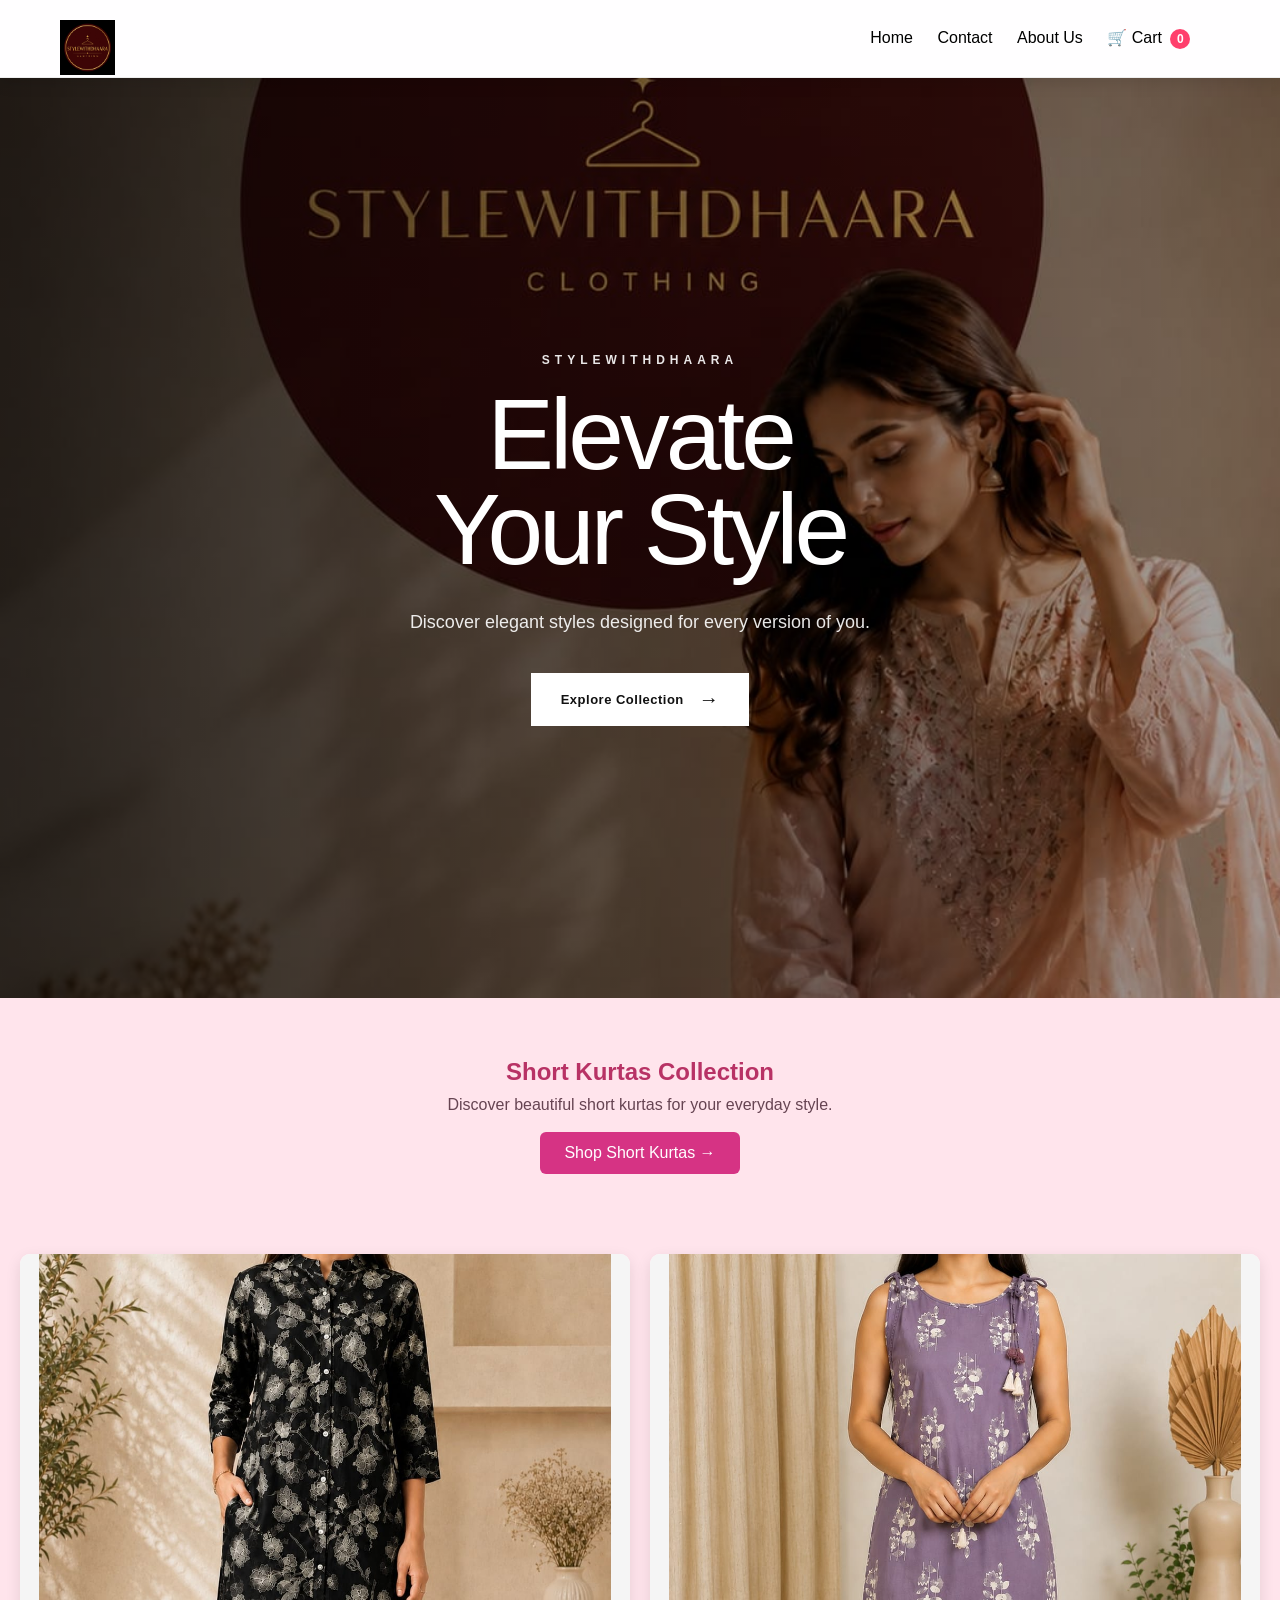
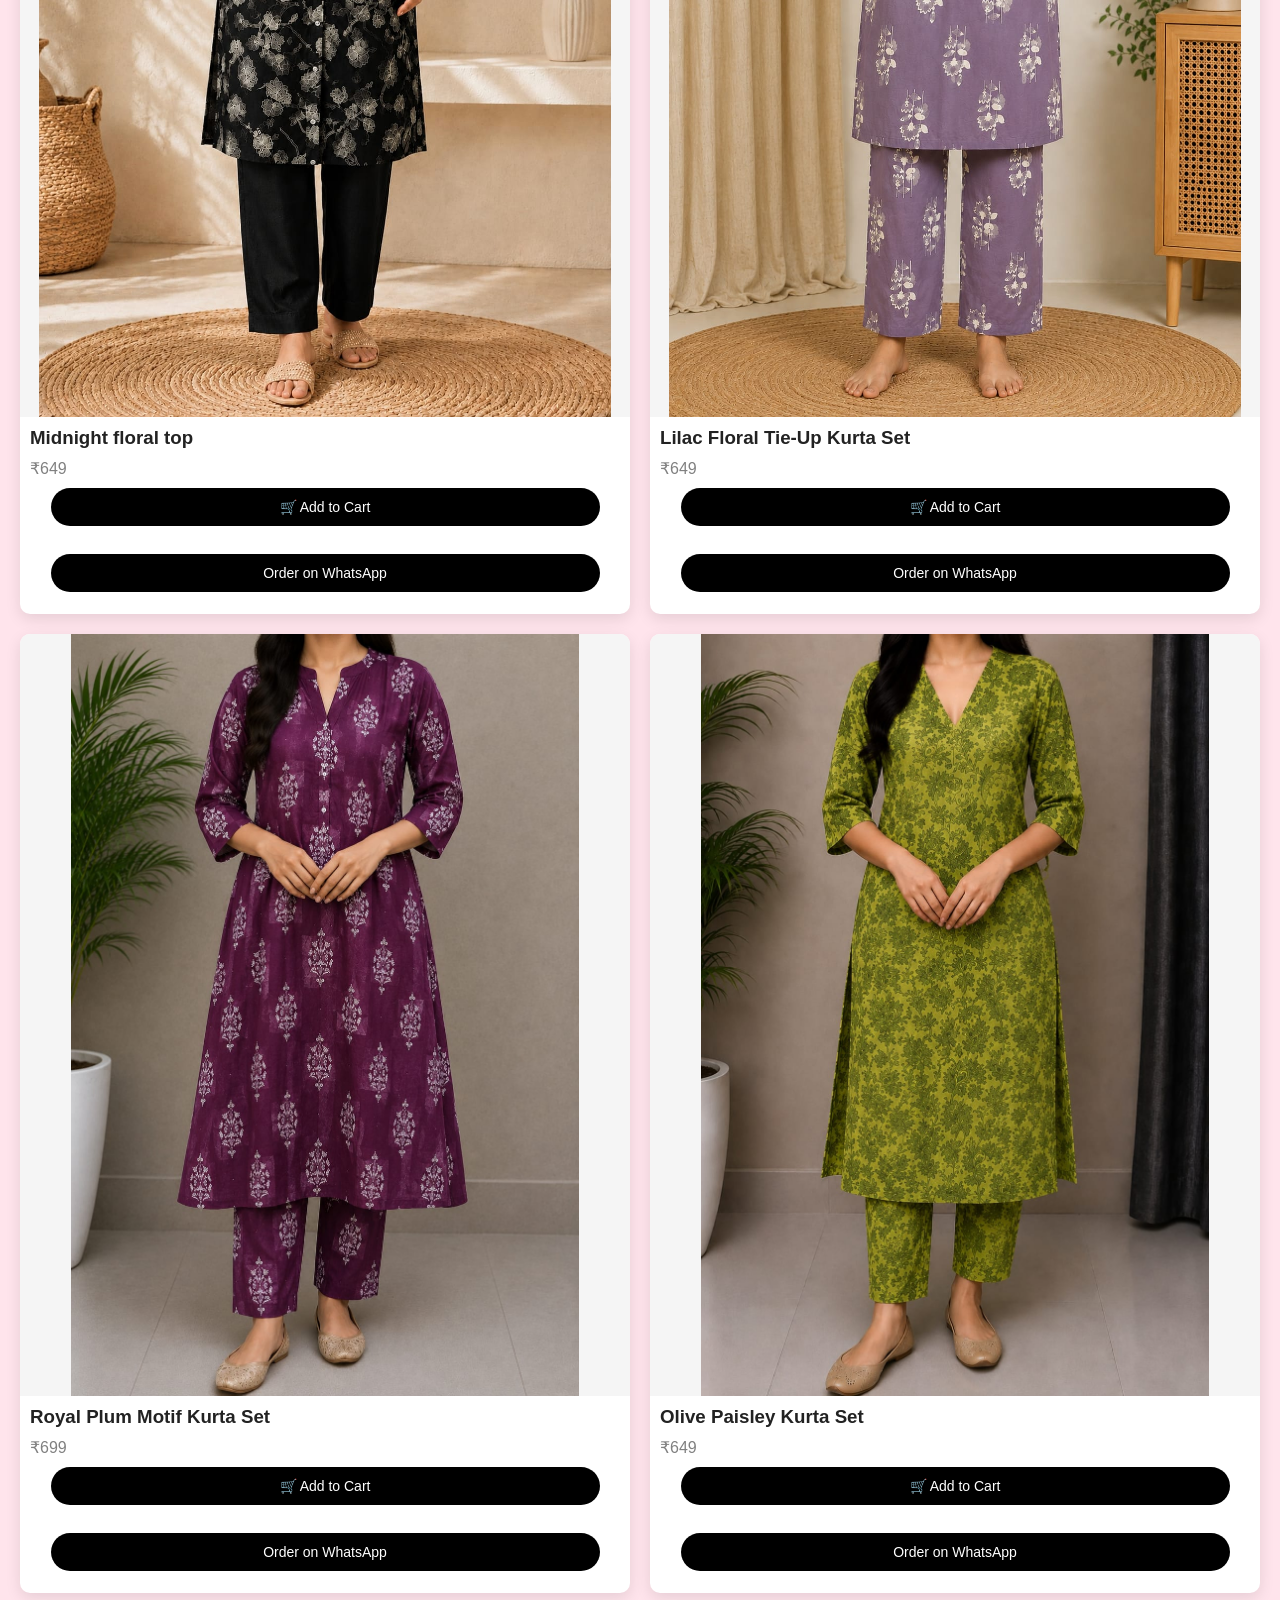
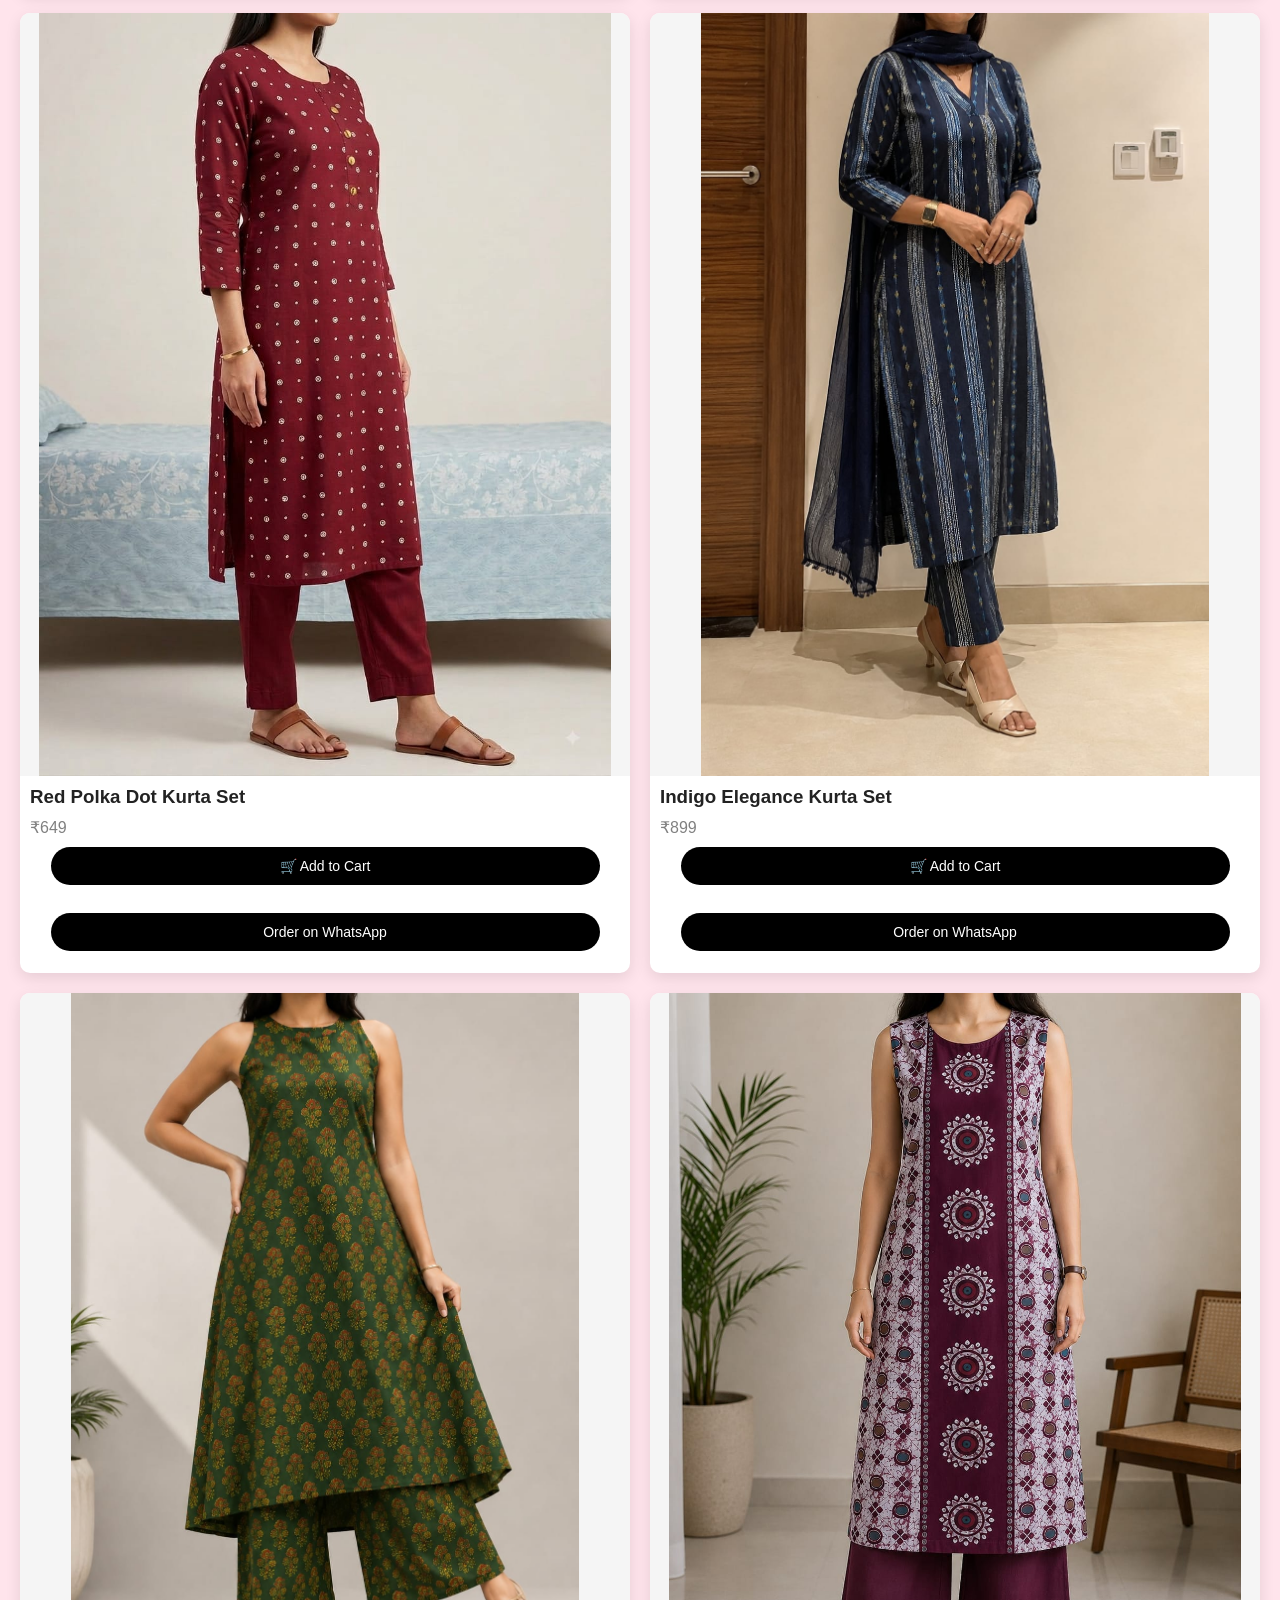
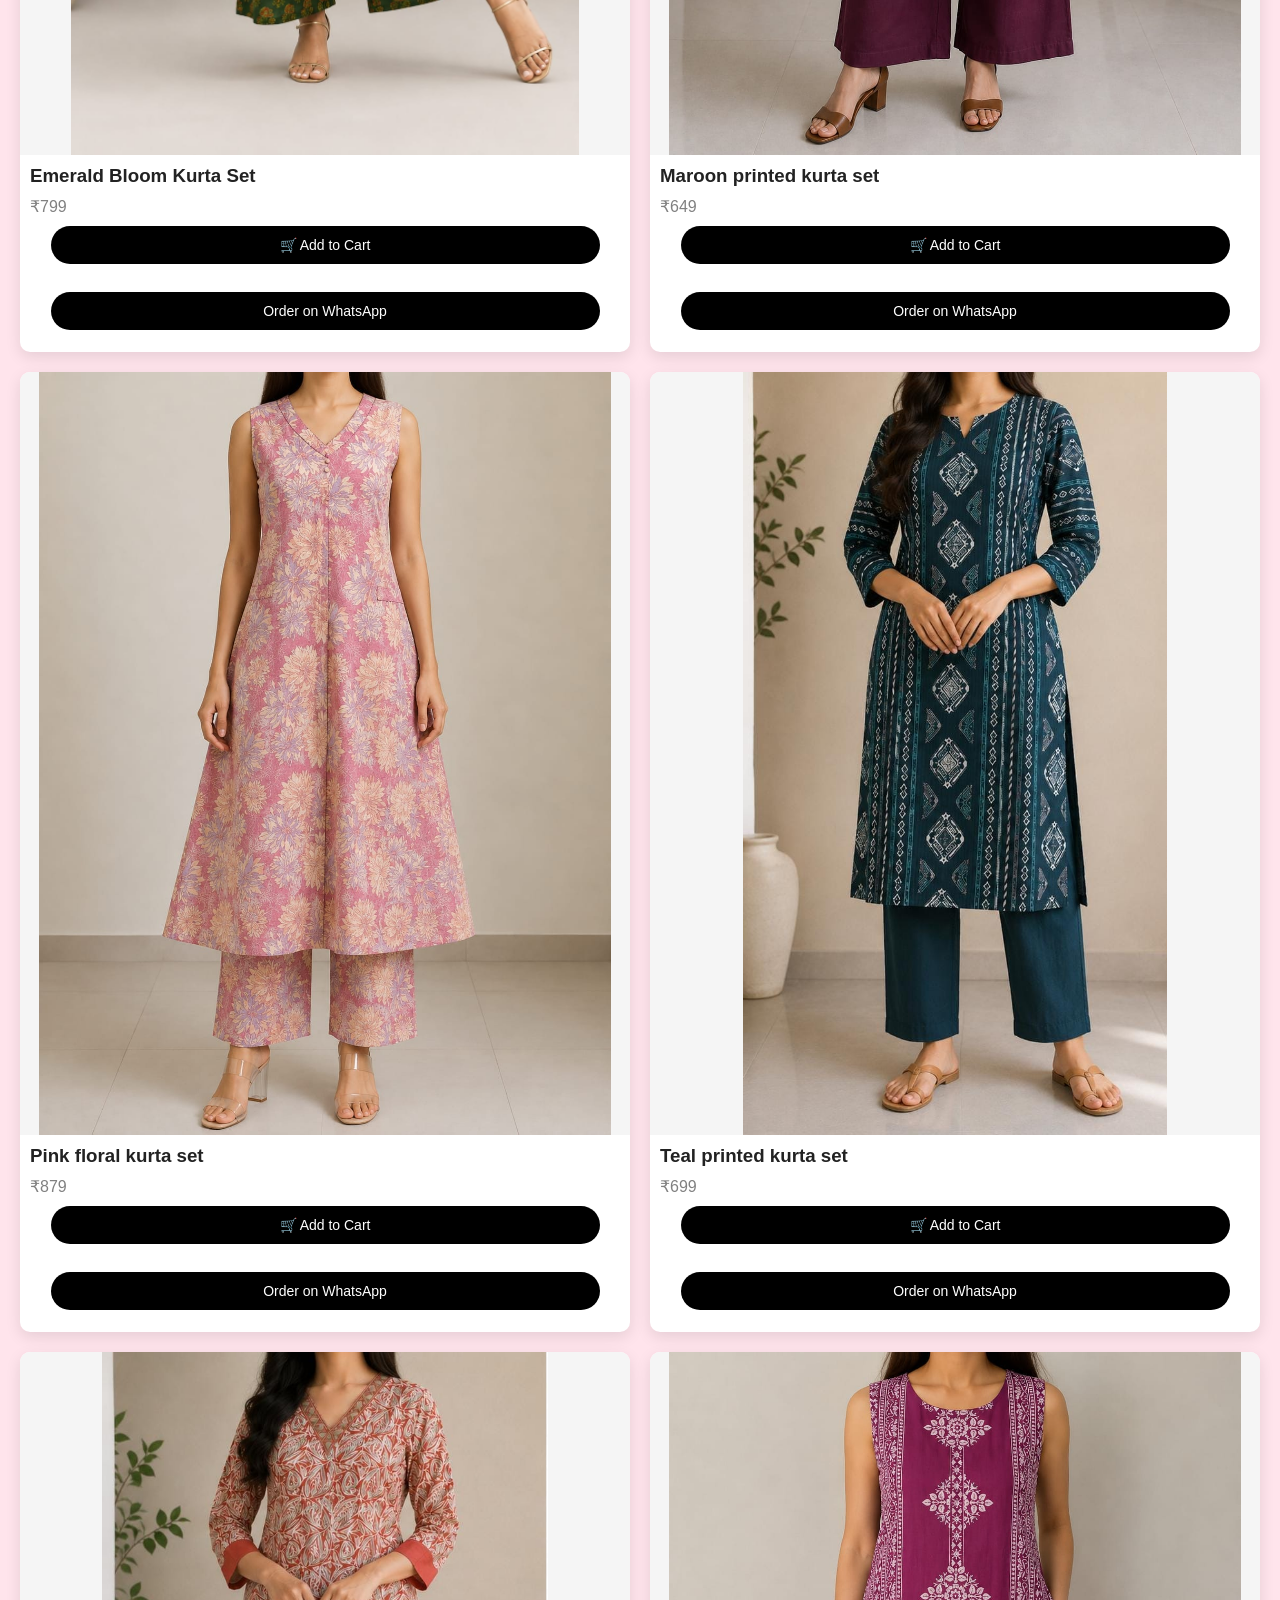
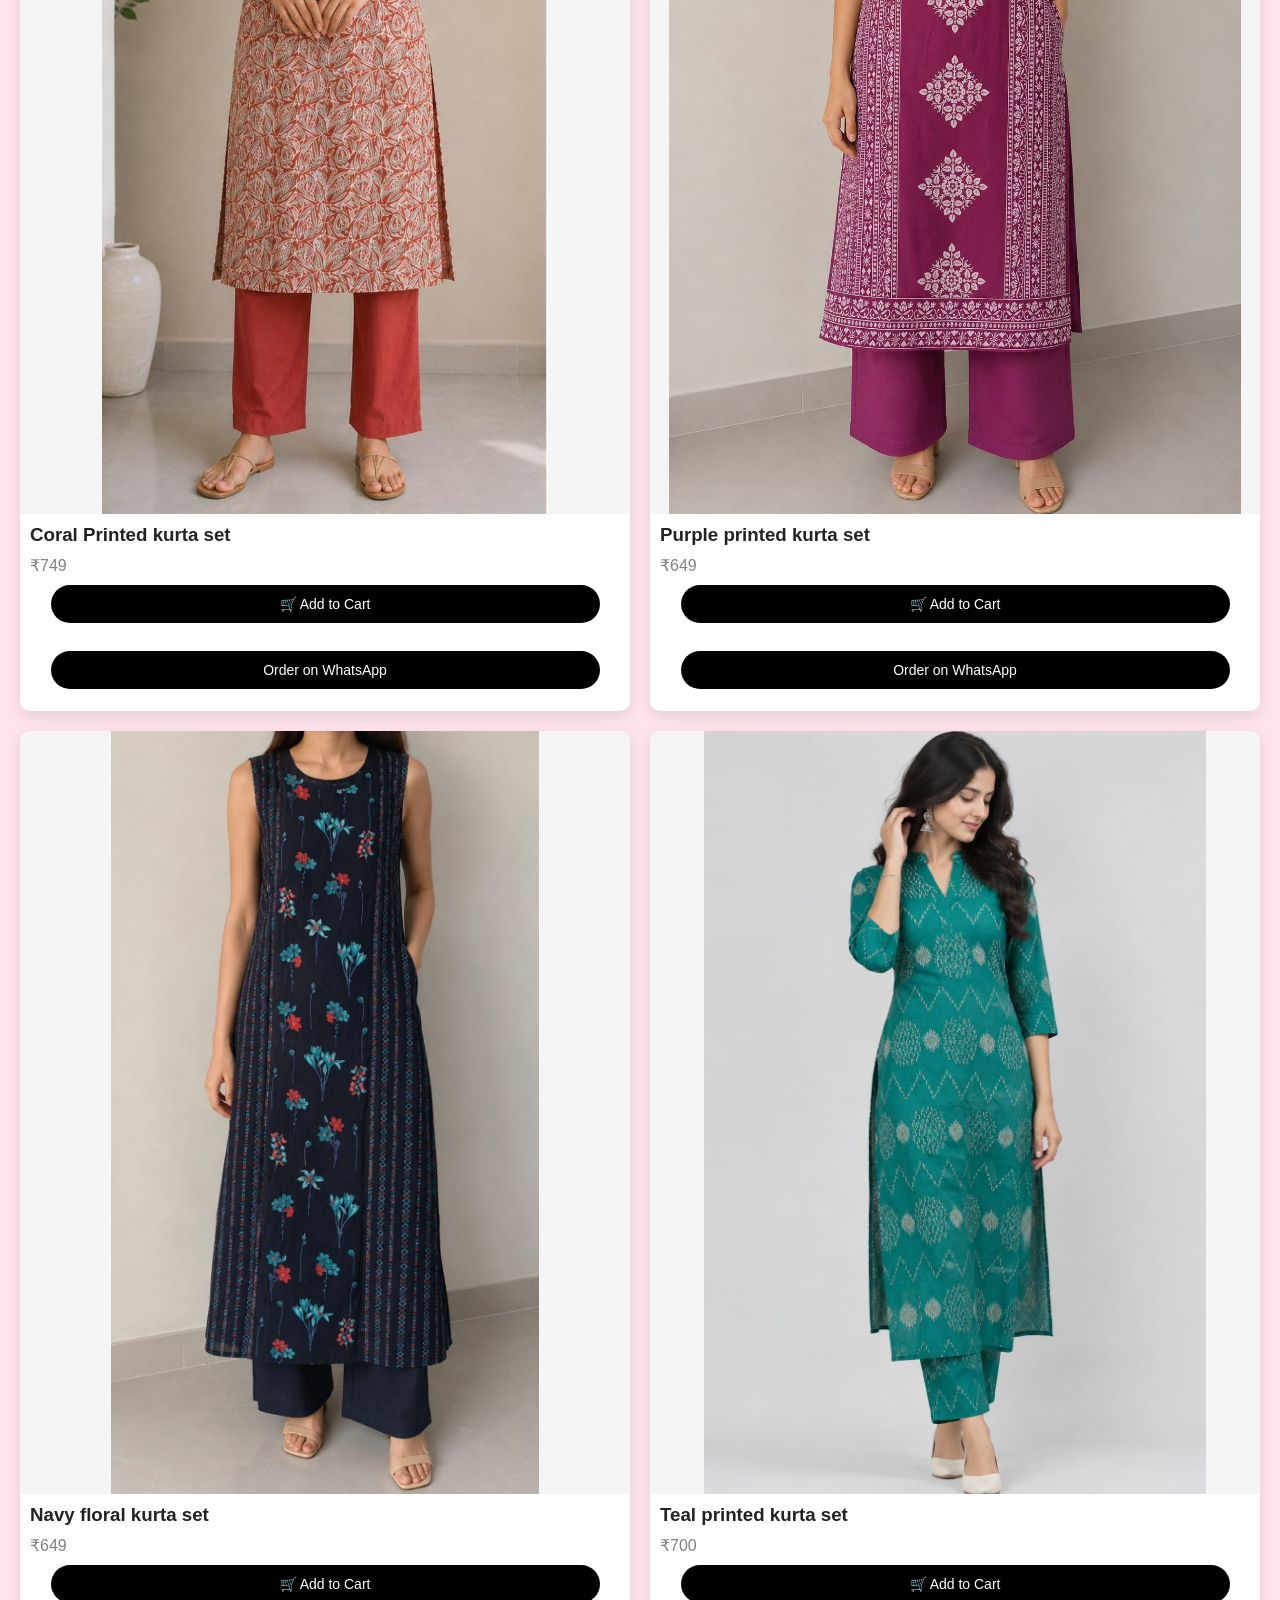
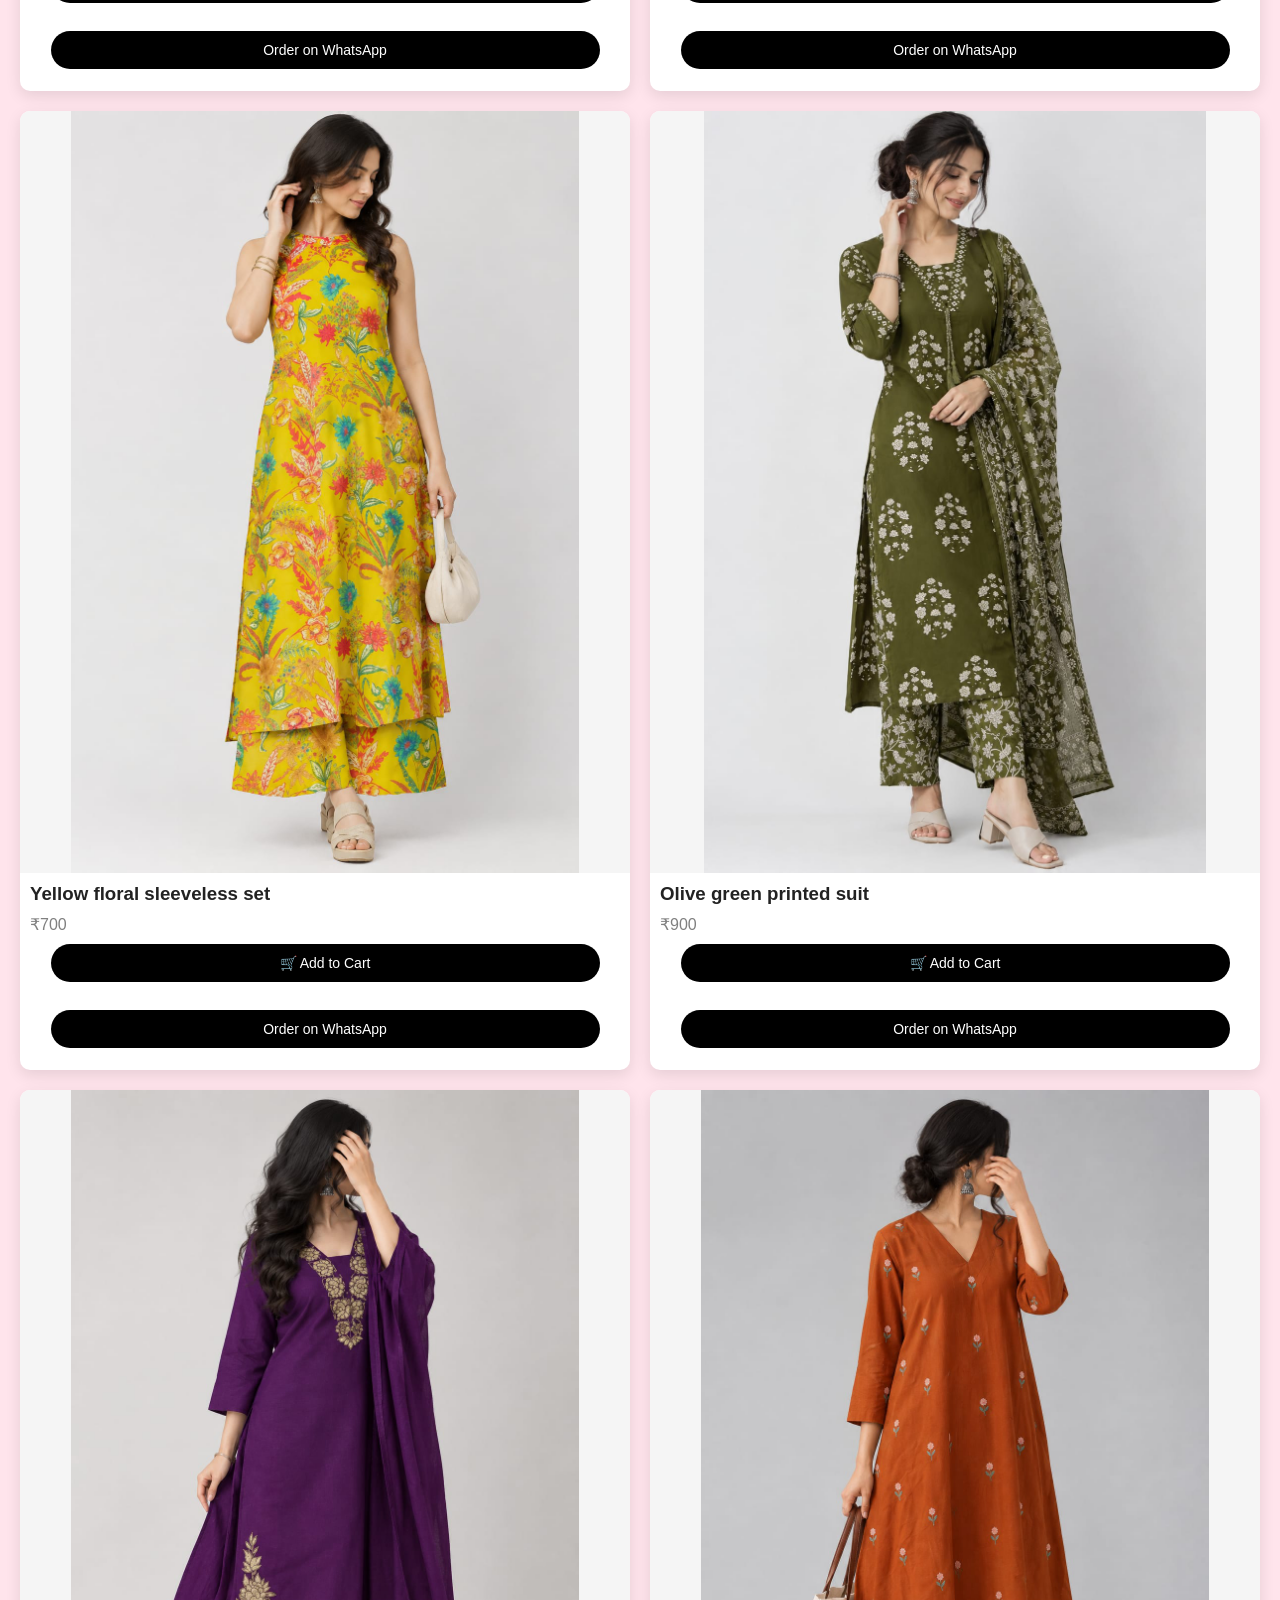
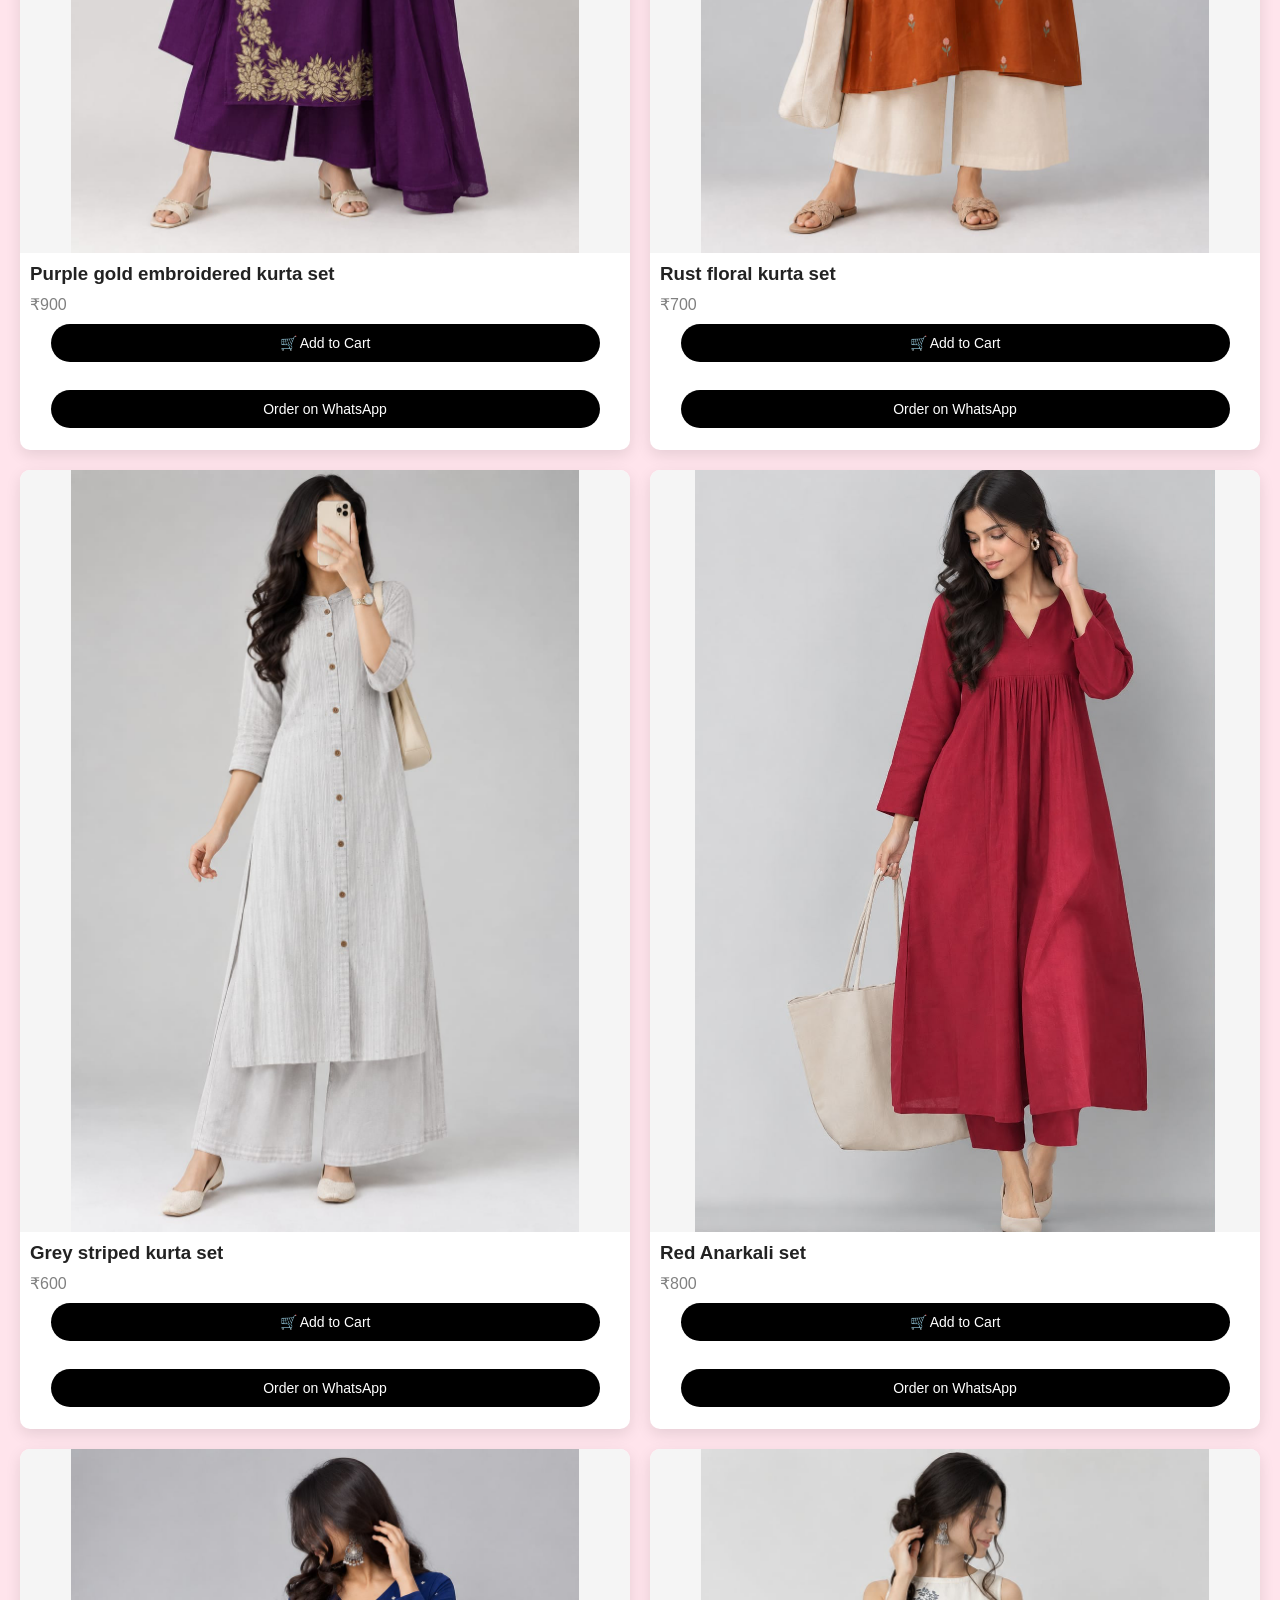
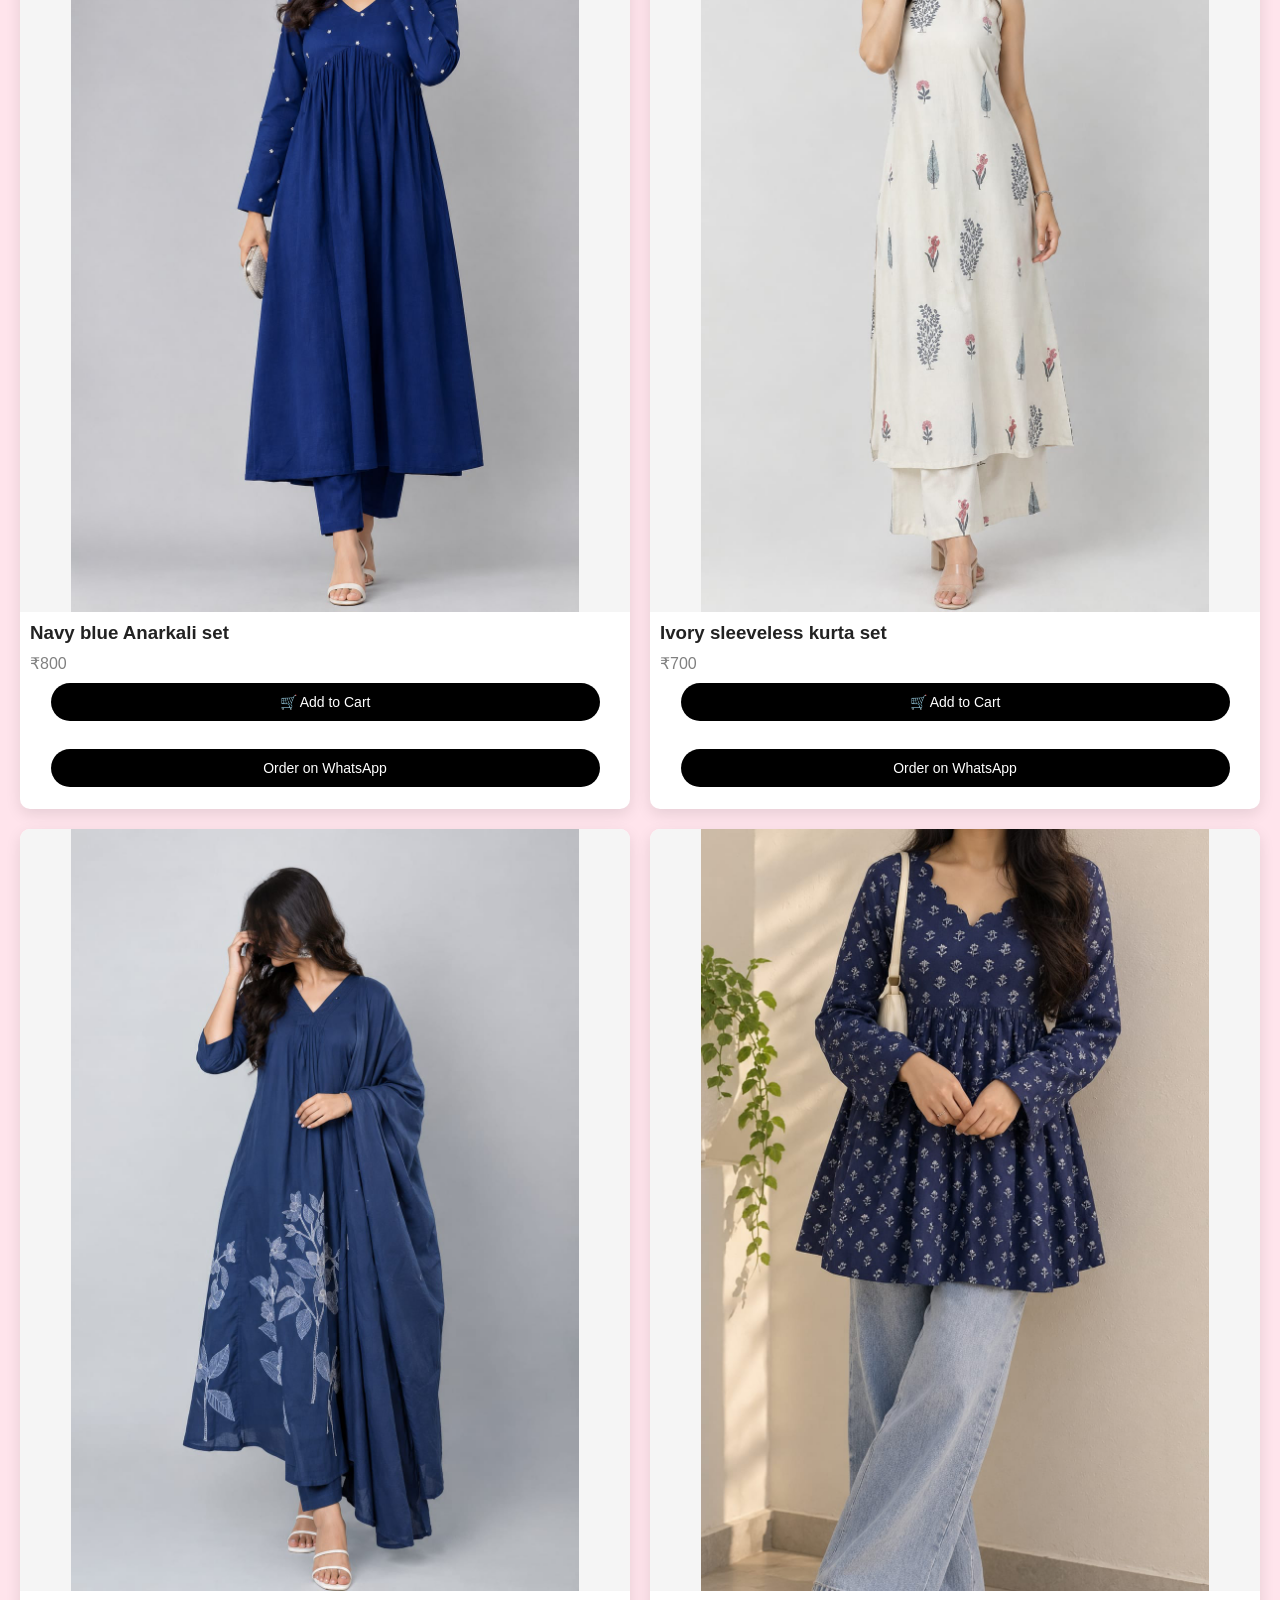
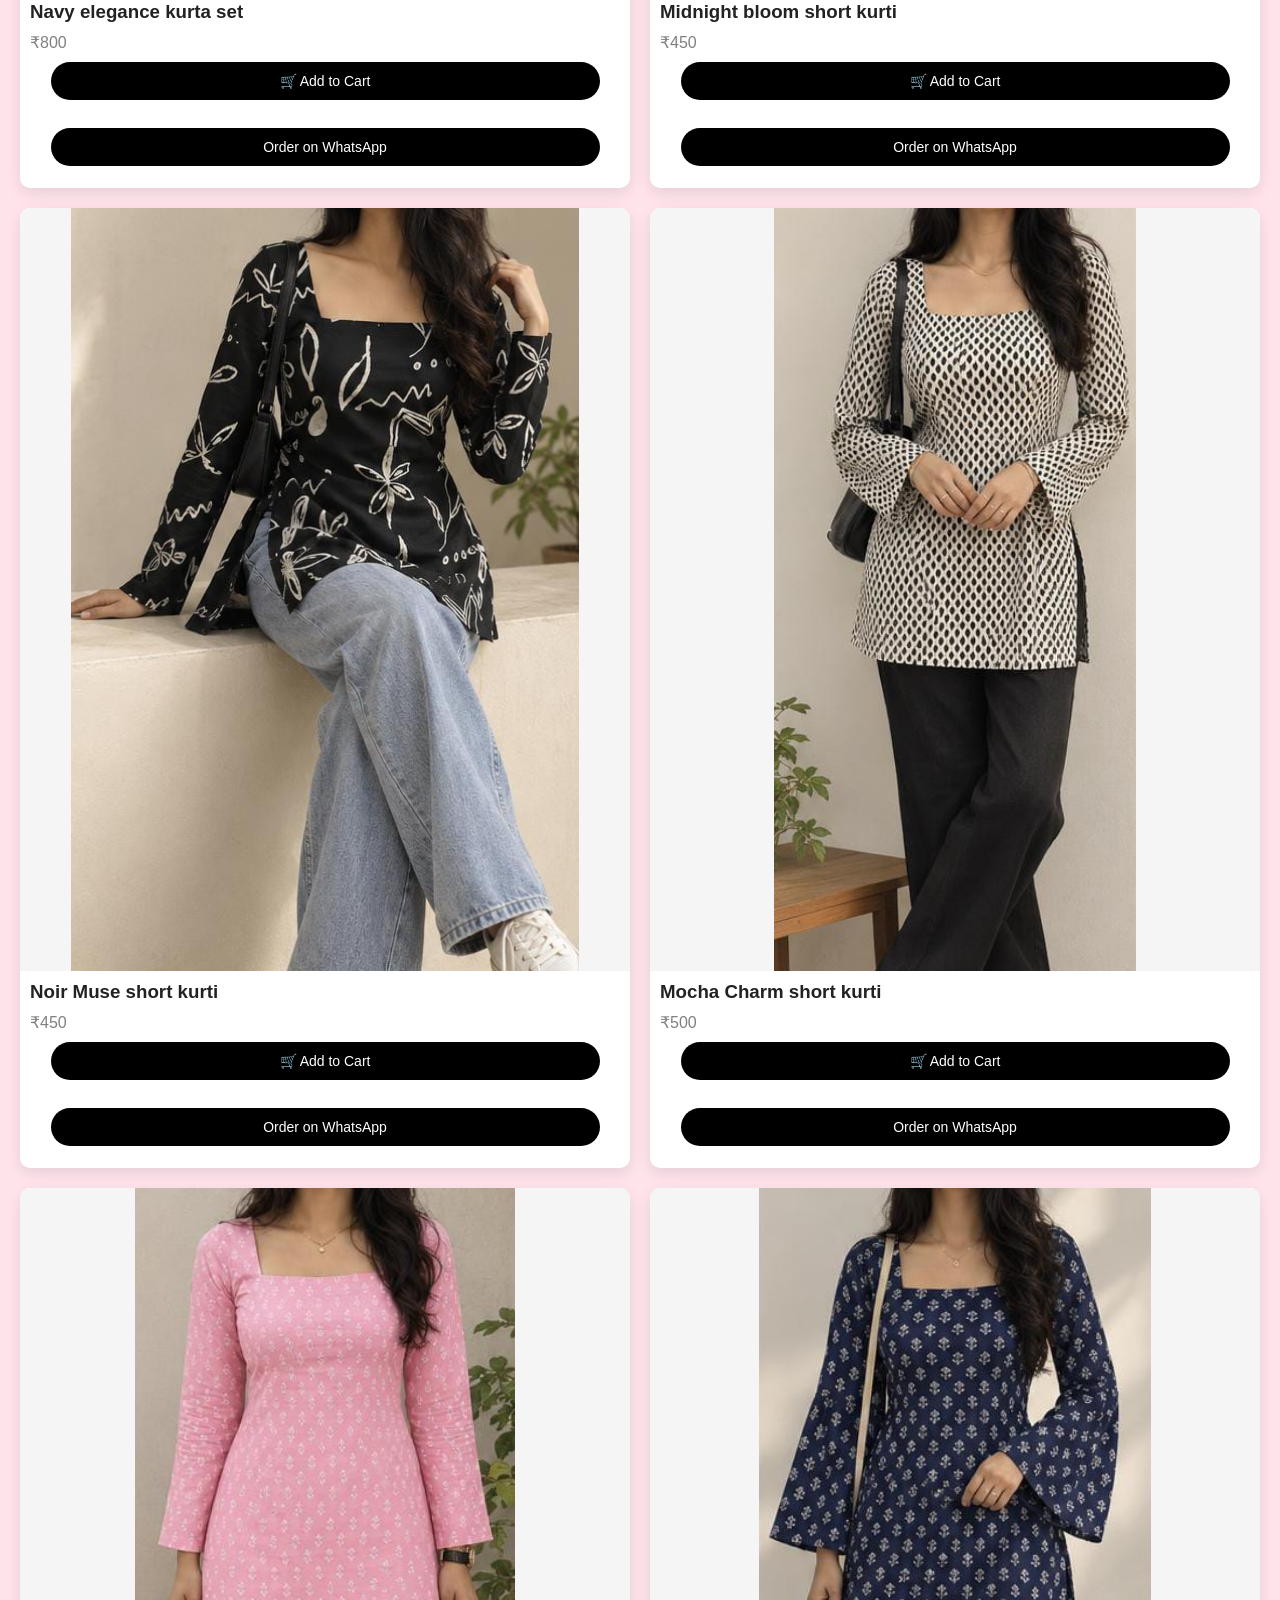
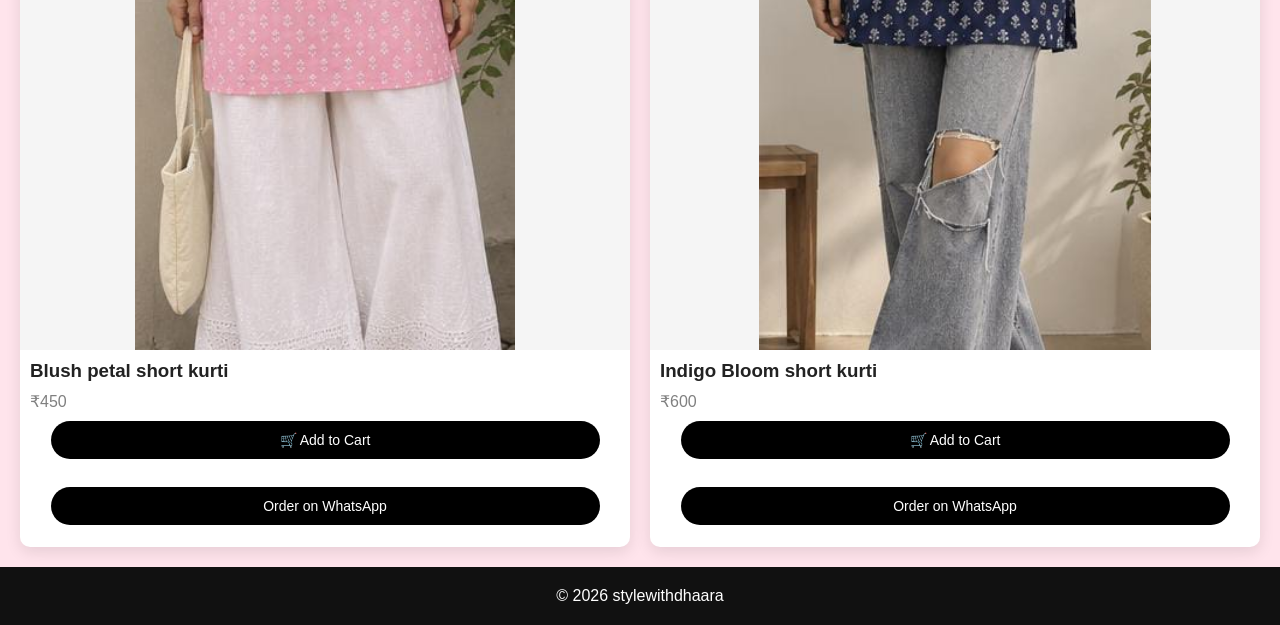
==== commit de1c870c: "Add short kurtas page with cart and WhatsApp ordering" ====
--- a/index.html
+++ b/index.html
@@ -1,61 +1,102 @@
+
 <!DOCTYPE html>
 <html lang="en">
 <head>
   <meta charset="UTF-8">
+  <meta name="viewport" content="width=device-width, initial-scale=1.0">
   <title>STYLEWITHDHAARA</title>
   <link rel="stylesheet" href="style.css">
+
+  <style>
+    /* Short Kurtas option on Home page only */
+    .short-kurtas-banner {
+      background: #ffe4ec;
+      text-align: center;
+      padding: 35px 20px;
+      margin: 25px 0;
+    }
+
+    .short-kurtas-banner h2 {
+      color: #b83265;
+      margin-bottom: 10px;
+    }
+
+    .short-kurtas-banner p {
+      margin-bottom: 18px;
+      color: #664452;
+    }
+
+    .short-kurtas-btn {
+      display: inline-block;
+      background: #d63384;
+      color: white;
+      padding: 12px 24px;
+      text-decoration: none;
+      border-radius: 6px;
+      transition: 0.3s;
+    }
+
+    .short-kurtas-btn:hover {
+      background: #ad2165;
+    }
+  </style>
 </head>
 <body>
 
 <!-- NAVBAR -->
 <header class="navbar">
   <div class="logo">
-  <img src="image/logo11.jpeg" alt="Logo">
-</div>
+    <img src="image/logo11.jpeg" alt="Logo">
+  </div>
+
   <nav>
-    <a href="#">Home</a>
+    <a href="index.html">Home</a>
     <a href="contact.html">Contact</a>
     <a href="about.html">About Us</a>
     <a href="cart.html" class="cart-link">
-  🛒 Cart <span id="cart-count">0</span>
-</a>
+      🛒 Cart <span id="cart-count">0</span>
+    </a>
   </nav>
 </header>
 
 <!-- HERO -->
 <section class="hero">
+  <div class="hero-overlay"></div>
 
-    <div class="hero-overlay"></div>
+  <div class="hero-content">
+    <span class="hero-label">
+      STYLEWITHDHAARA
+    </span>
 
-    <div class="hero-content">
+    <h1>
+      Elevate<br>
+      Your Style
+    </h1>
 
-        <span class="hero-label">
-            STYLEWITHDHAARA
-        </span>
+    <p>
+      Discover elegant styles designed
+      for every version of you.
+    </p>
 
-        <h1>
-            Elevate<br>
-            Your Style
-        </h1>
-
-        <p>
-            Discover elegant styles designed
-            for every version of you.
-        </p>
-
-        <a href="#products" class="hero-button">
-            Explore Collection
-            <span>→</span>
-        </a>
-
-    </div>
-
+    <a href="#products" class="hero-button">
+      Explore Collection
+      <span>→</span>
+    </a>
+  </div>
 </section>
 
+<!-- SHORT KURTAS OPTION -->
+<section class="short-kurtas-banner">
+  <h2>Short Kurtas Collection</h2>
+  <p>Discover beautiful short kurtas for your everyday style.</p>
+
+  <a href="short-kurtas.html" class="short-kurtas-btn">
+    Shop Short Kurtas →
+  </a>
+</section>
 
 <!-- PRODUCTS -->
 <section class="products" id="products"></section>
-
 
 <!-- FOOTER -->
 <footer>
@@ -64,4 +105,4 @@
 
 <script src="script.js"></script>
 </body>
-</html>+</html>
--- a/style.css
+++ b/style.css
@@ -4,6 +4,7 @@
   box-sizing: border-box;
   font-family: Arial, sans-serif;
 }
+
 
 /* NAVBAR */
 .navbar {
@@ -599,7 +600,7 @@
 
     color: #222;
 
-    background: #fff;
+    background: #ffe4ec;
 }
 
 
@@ -943,4 +944,158 @@
     margin-top: 10px;
   }
 
-}+}
+
+.kurta-collection {
+  padding: 40px 5%;
+  text-align: center;
+  background: #fff0f5;
+}
+
+.kurta-collection h1 {
+  color: #b83265;
+  margin-bottom: 10px;
+}
+
+.kurta-collection p {
+  margin-bottom: 20px;
+}
+
+.kurta-products {
+  display: grid;
+  grid-template-columns: repeat(auto-fit, minmax(220px, 1fr));
+  gap: 25px;
+}
+
+.kurta-card {
+  background: white;
+  padding: 12px;
+  border-radius: 10px;
+  text-align: left;
+}
+
+.kurta-card img {
+  width: 100%;
+  height: 450px;
+  object-fit: cover;
+  object-position: top;
+  border-radius: 8px;
+}
+
+.kurta-card h3 {
+  margin-top: 12px;
+  color: #6b2945;
+}
+
+.kurta-card p {
+  margin-top: 8px;
+  color: #b83265;
+  font-weight: bold;
+}
+
+/* Short Kurtas page */
+
+.kurta-heading {
+  text-align: center;
+  padding: 40px 20px;
+  background: #ffe4ec;
+}
+
+.kurta-heading h1 {
+  color: #b83265;
+  margin-bottom: 10px;
+}
+
+.kurta-heading p {
+  color: #75515f;
+}
+
+.kurta-collection {
+  padding: 35px 5%;
+  background: #fff7fa;
+}
+
+.kurta-products {
+  display: grid;
+  grid-template-columns: repeat(3, minmax(0, 1fr));
+  gap: 25px;
+  max-width: 1200px;
+  margin: auto;
+}
+
+.kurta-card {
+  background: white;
+  padding: 12px;
+  border-radius: 10px;
+  box-shadow: 0 3px 12px rgba(120, 40, 75, 0.10);
+}
+
+.kurta-card img {
+  width: 100%;
+  height: 450px;
+  object-fit: cover;
+  object-position: top;
+  border-radius: 8px;
+}
+
+.kurta-card h3 {
+  margin: 12px 0 8px;
+  color: #6b2945;
+}
+
+.kurta-price {
+  color: #b83265;
+  font-weight: bold;
+  margin-bottom: 12px;
+}
+
+.kurta-cart-btn,
+.kurta-whatsapp-btn {
+  width: 100%;
+  padding: 12px;
+  margin-top: 8px;
+  border: none;
+  border-radius: 5px;
+  cursor: pointer;
+  font-size: 14px;
+}
+
+.kurta-cart-btn {
+  background: #d63384;
+  color: white;
+}
+
+.kurta-cart-btn:hover {
+  background: #ad2165;
+}
+
+.kurta-whatsapp-btn {
+  background: #25d366;
+  color: white;
+}
+
+.kurta-whatsapp-btn:hover {
+  background: #1eae54;
+}
+
+@media (max-width: 768px) {
+  .kurta-products {
+    grid-template-columns: repeat(2, minmax(0, 1fr));
+    gap: 12px;
+  }
+
+  .kurta-card img {
+    height: 320px;
+  }
+}
+
+@media (max-width: 480px) {
+  .kurta-products {
+    grid-template-columns: 1fr;
+  }
+
+  .kurta-card img {
+    height: 450px;
+  }
+}
+
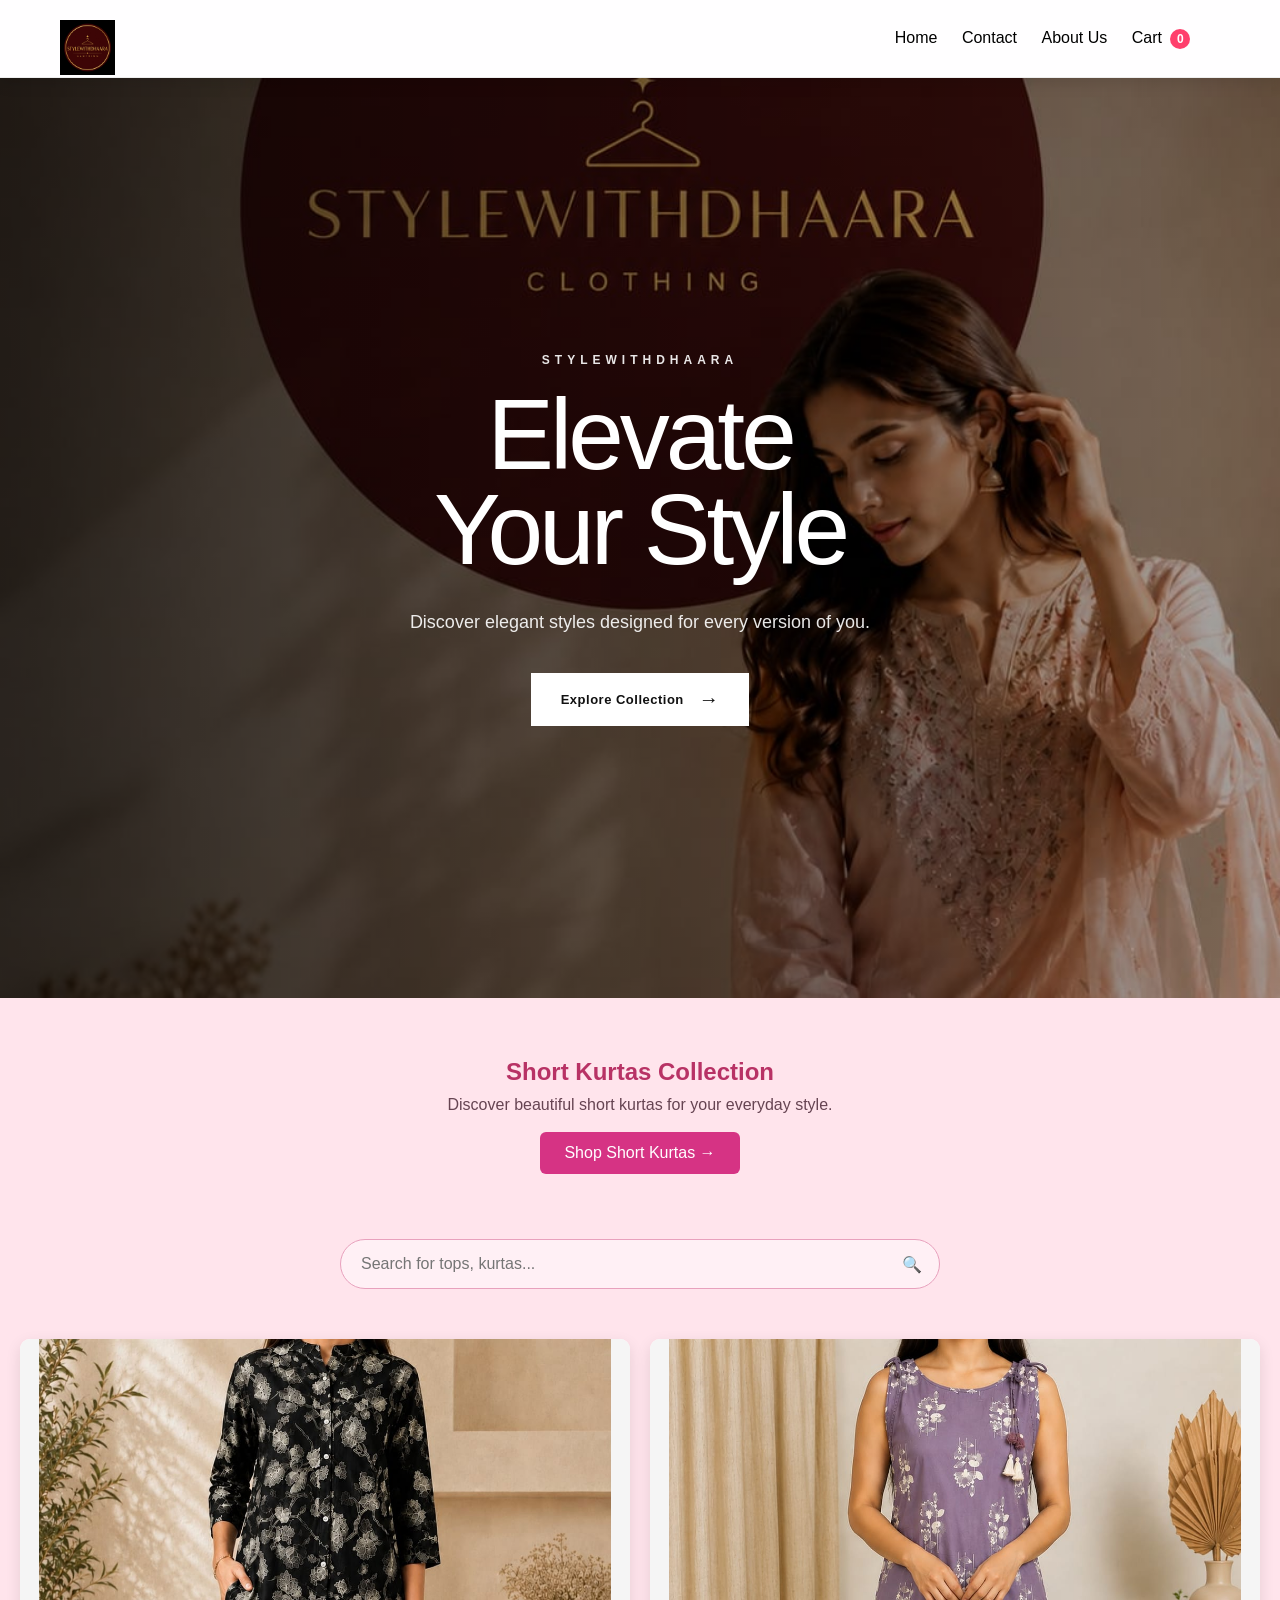
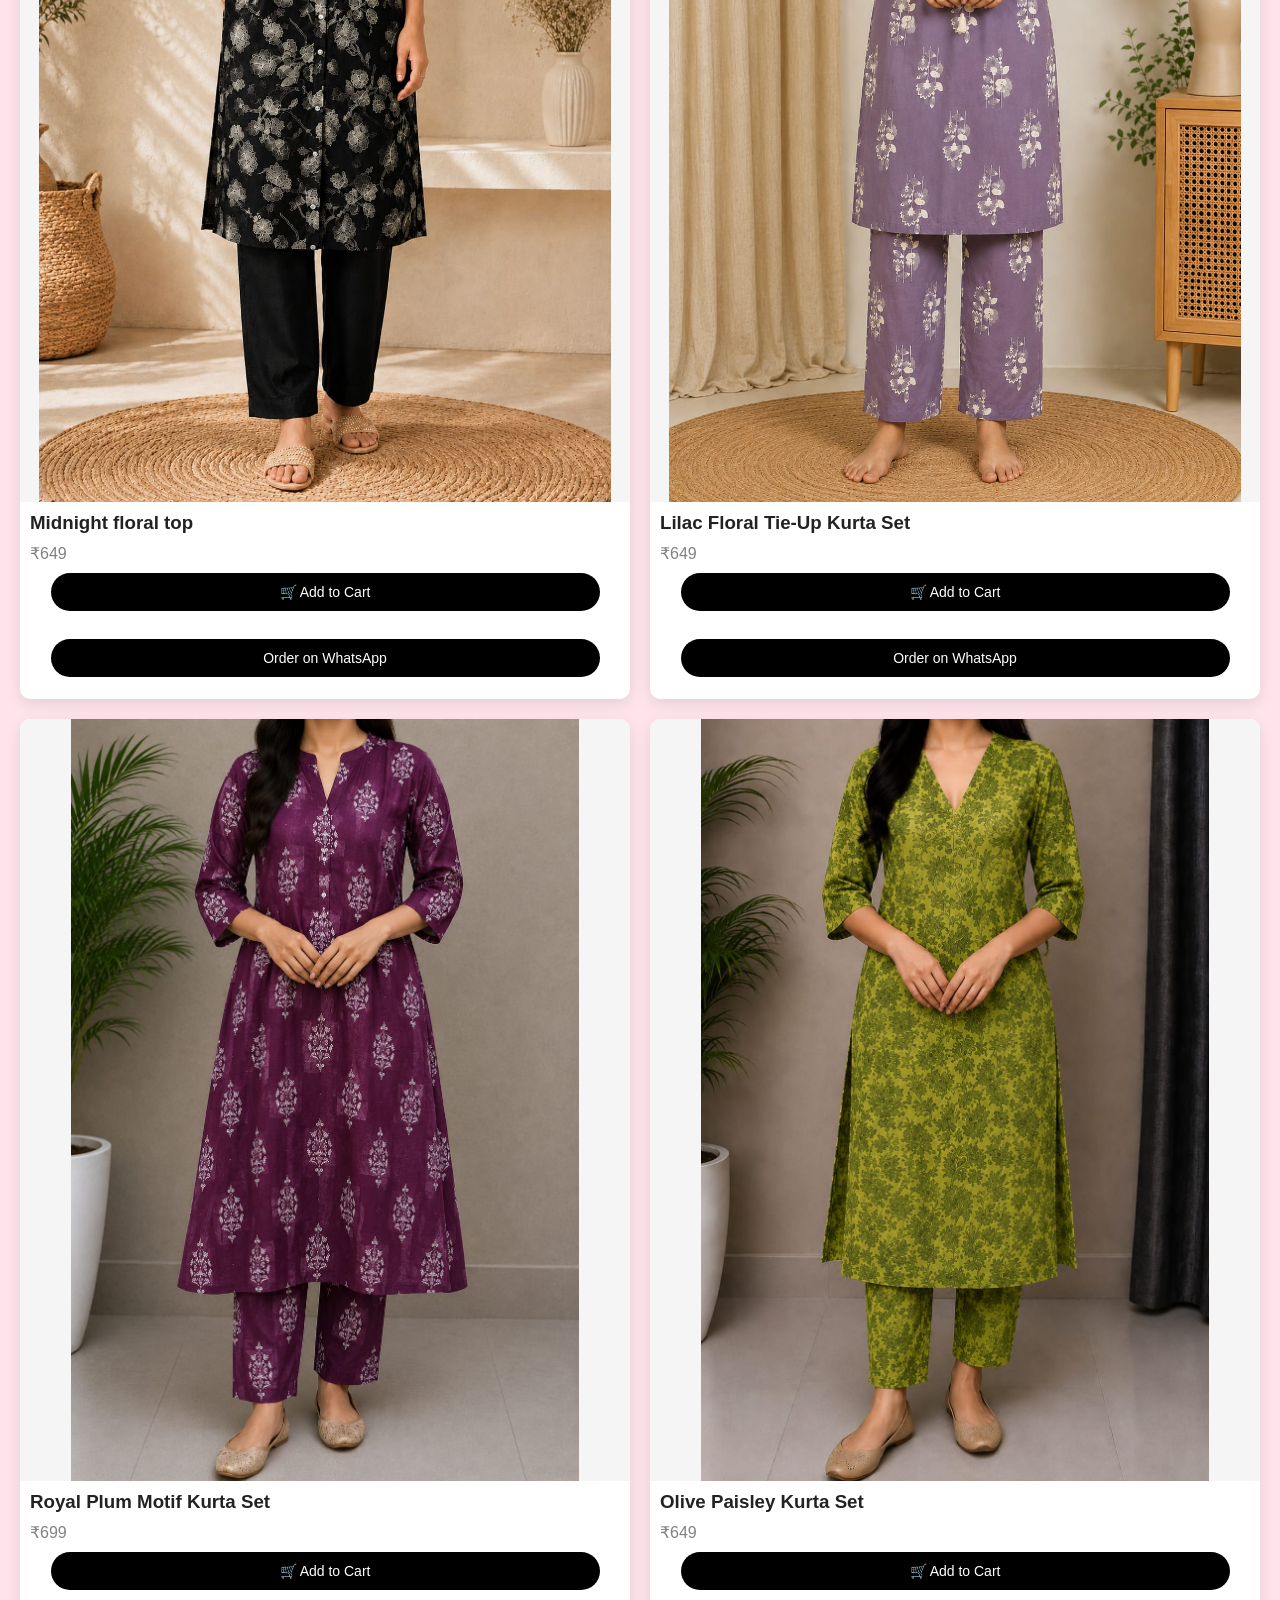
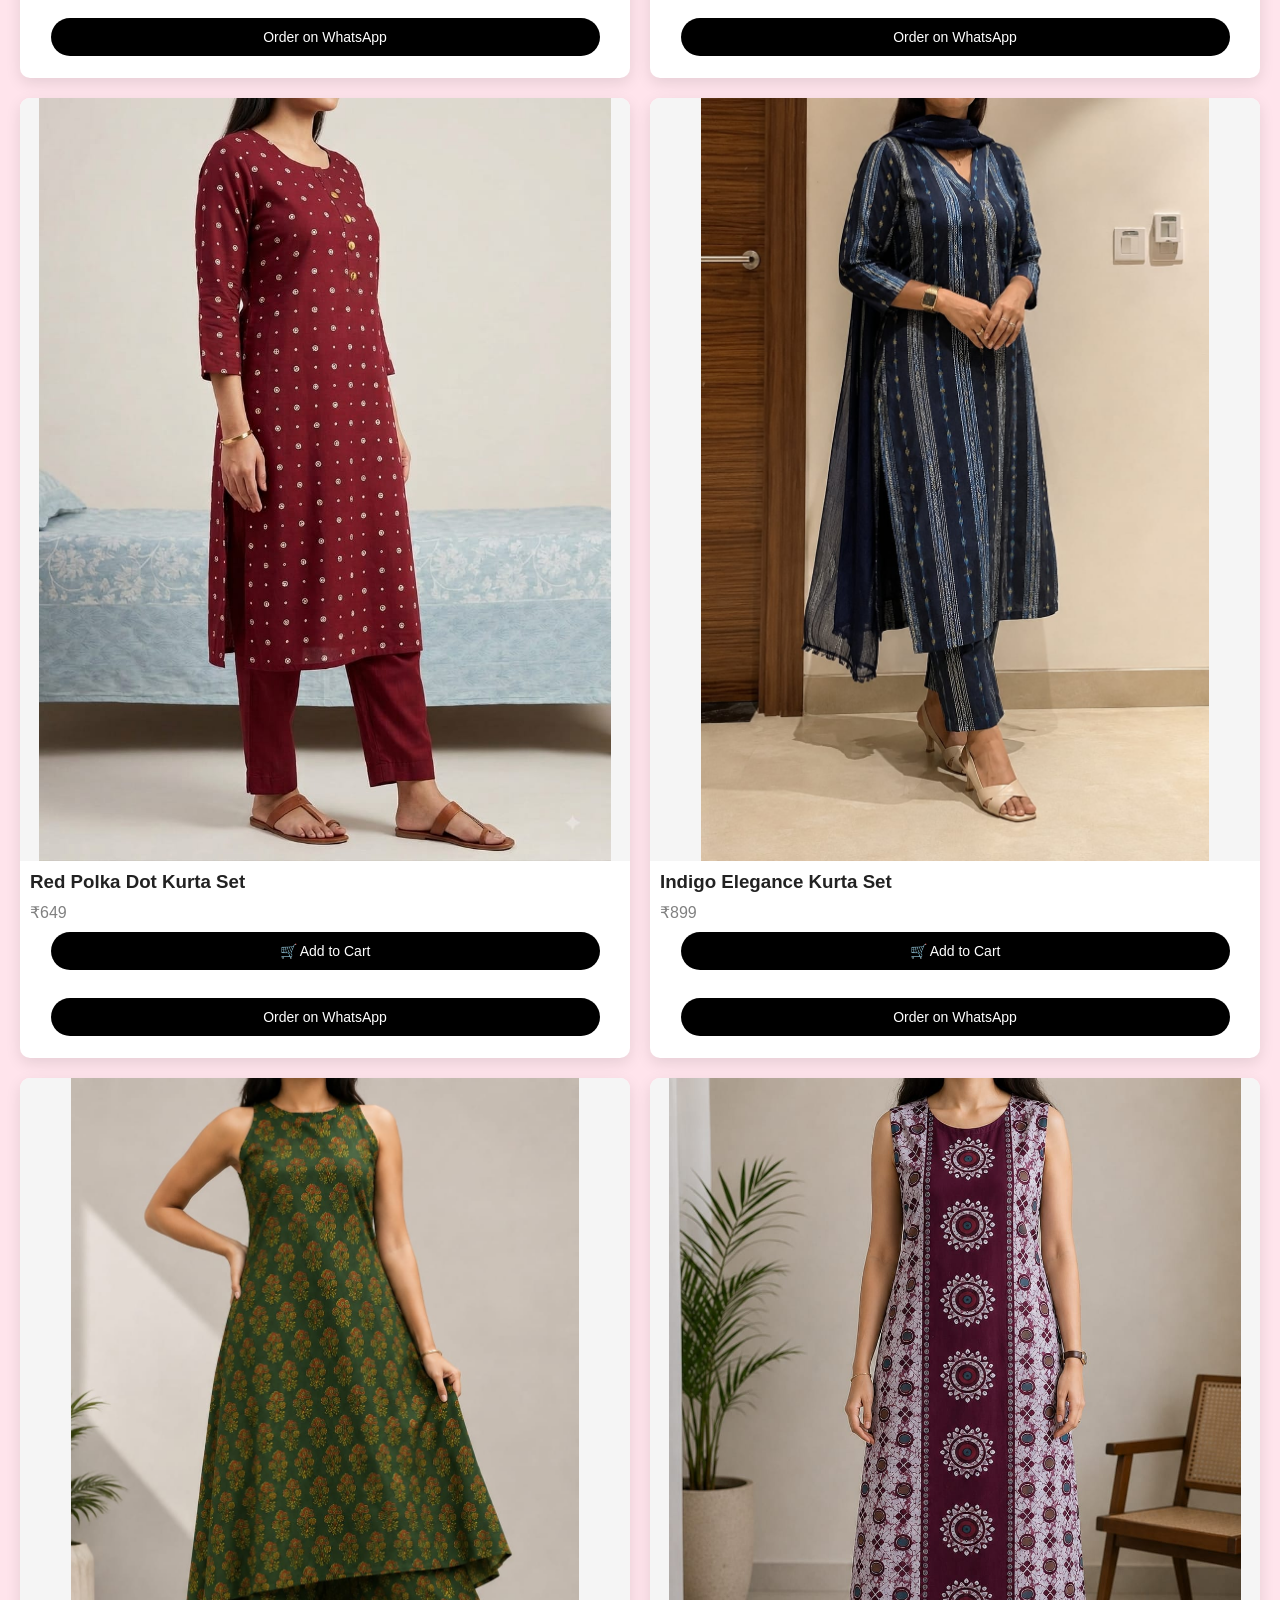
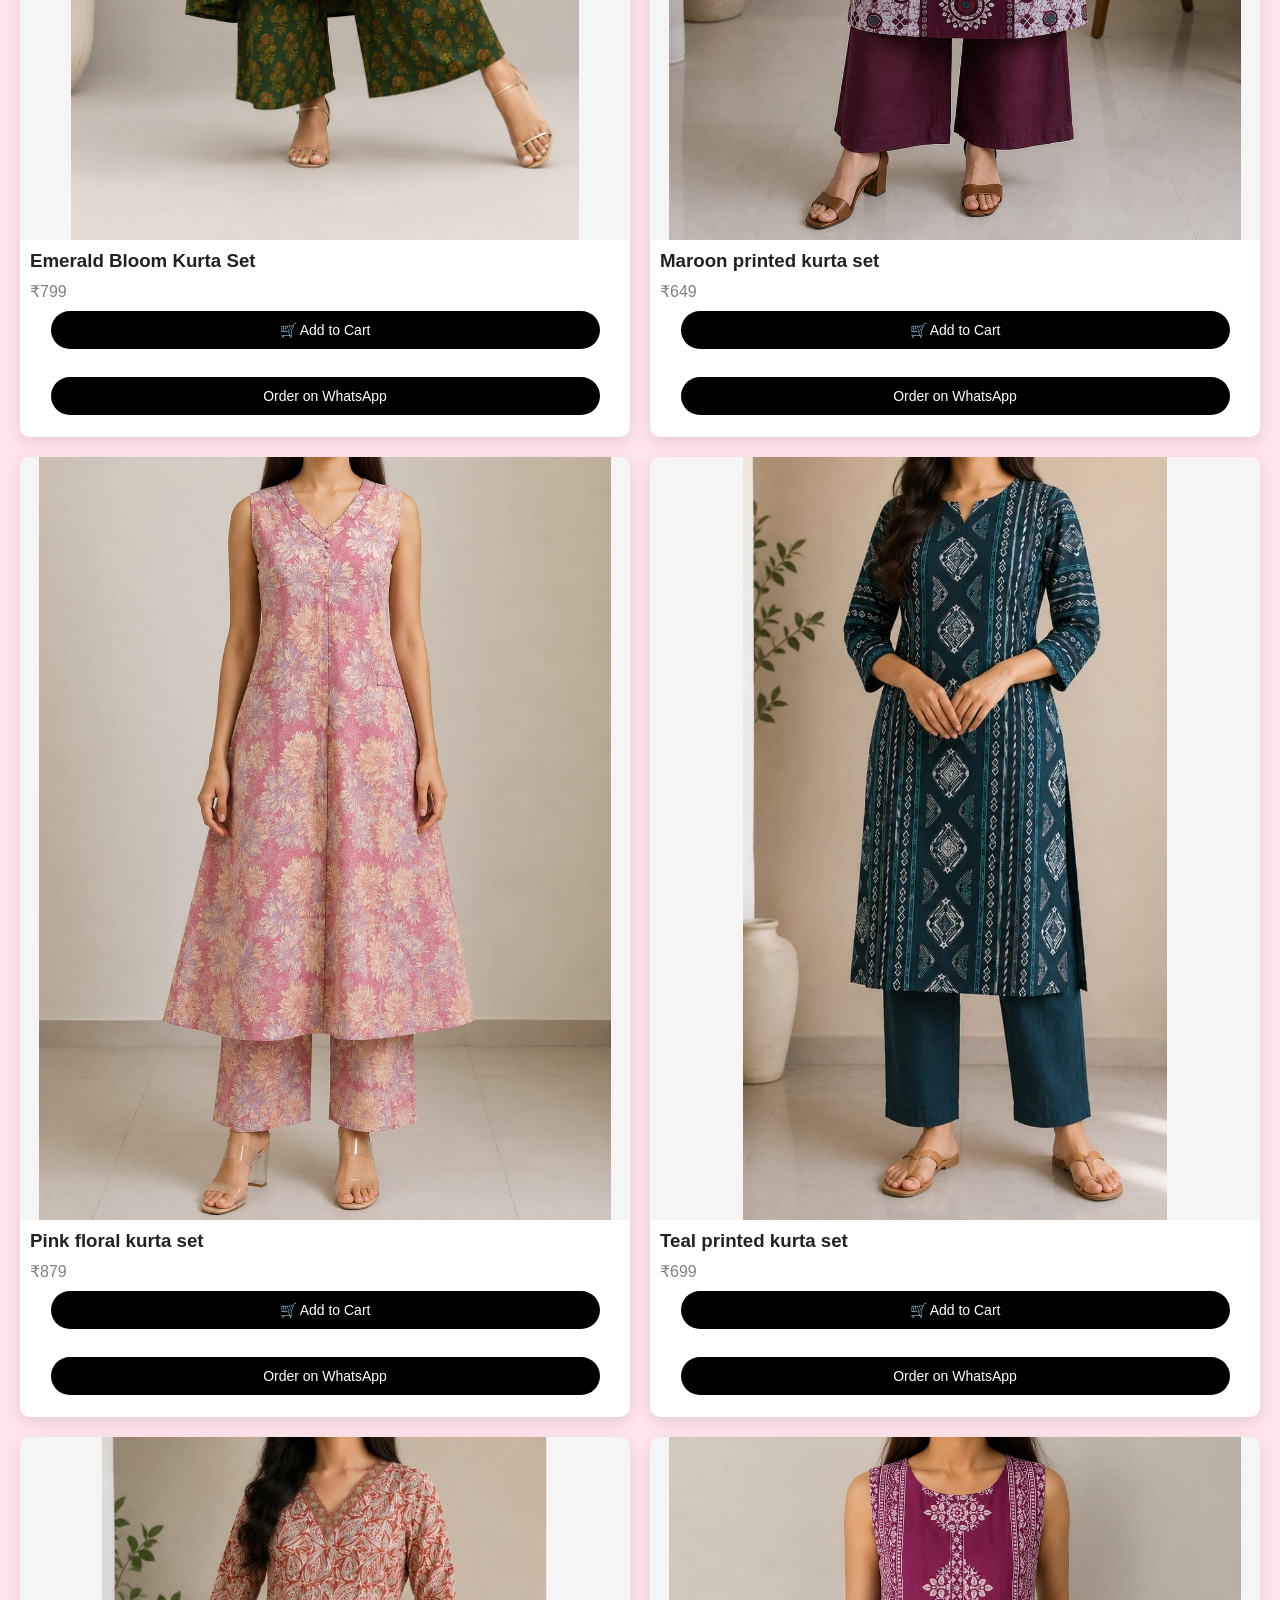
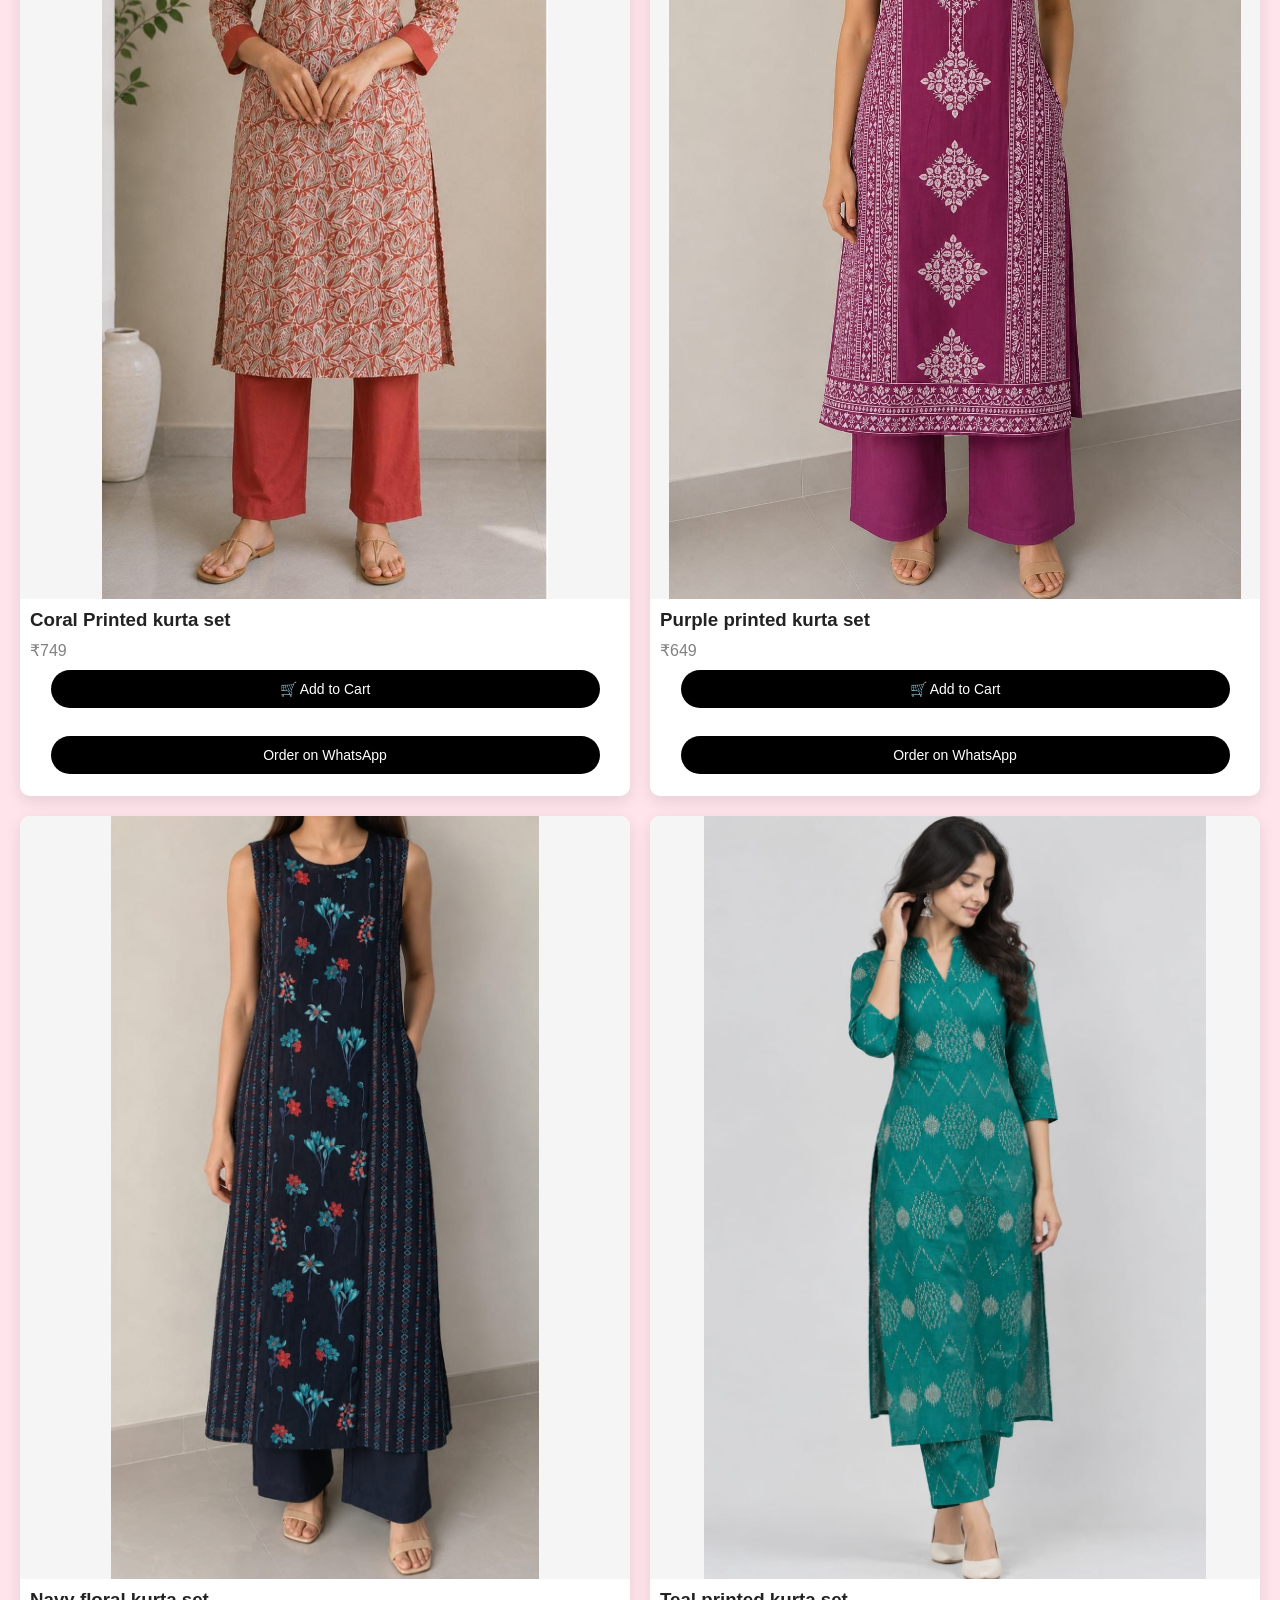
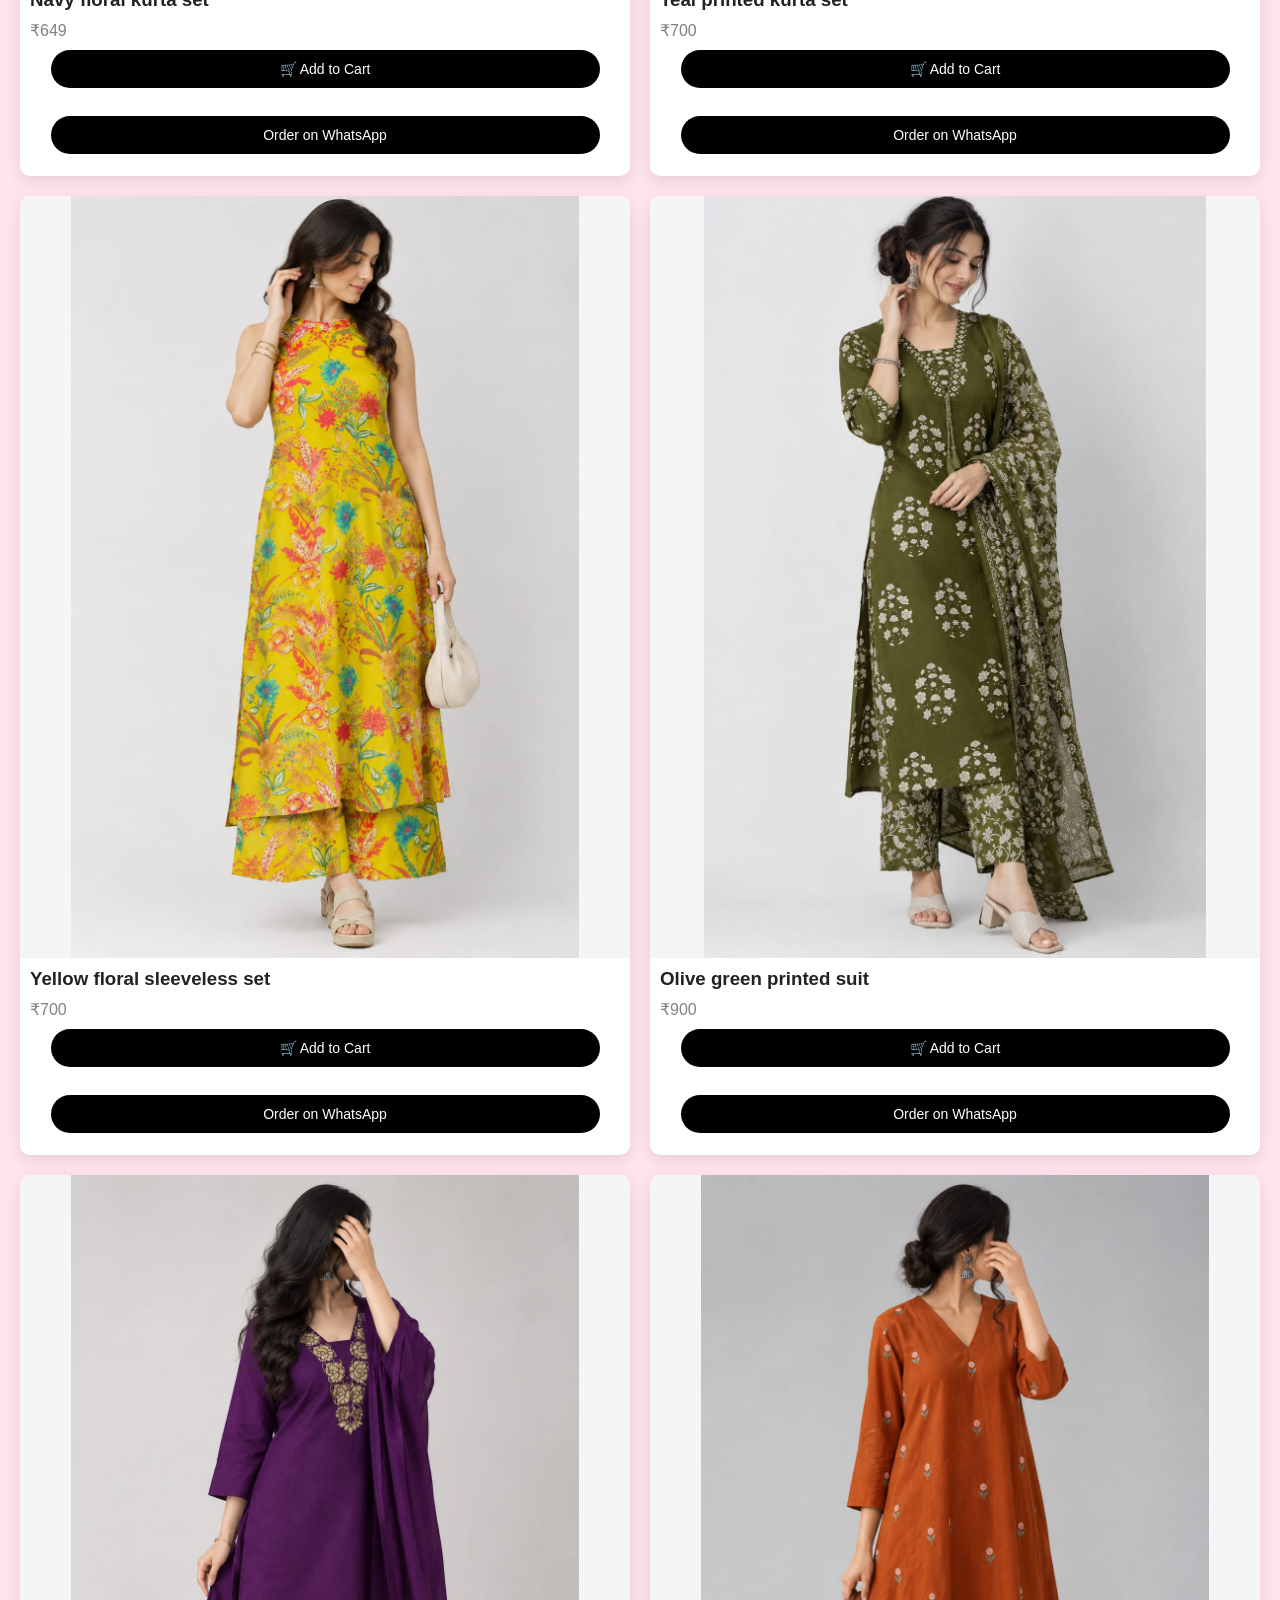
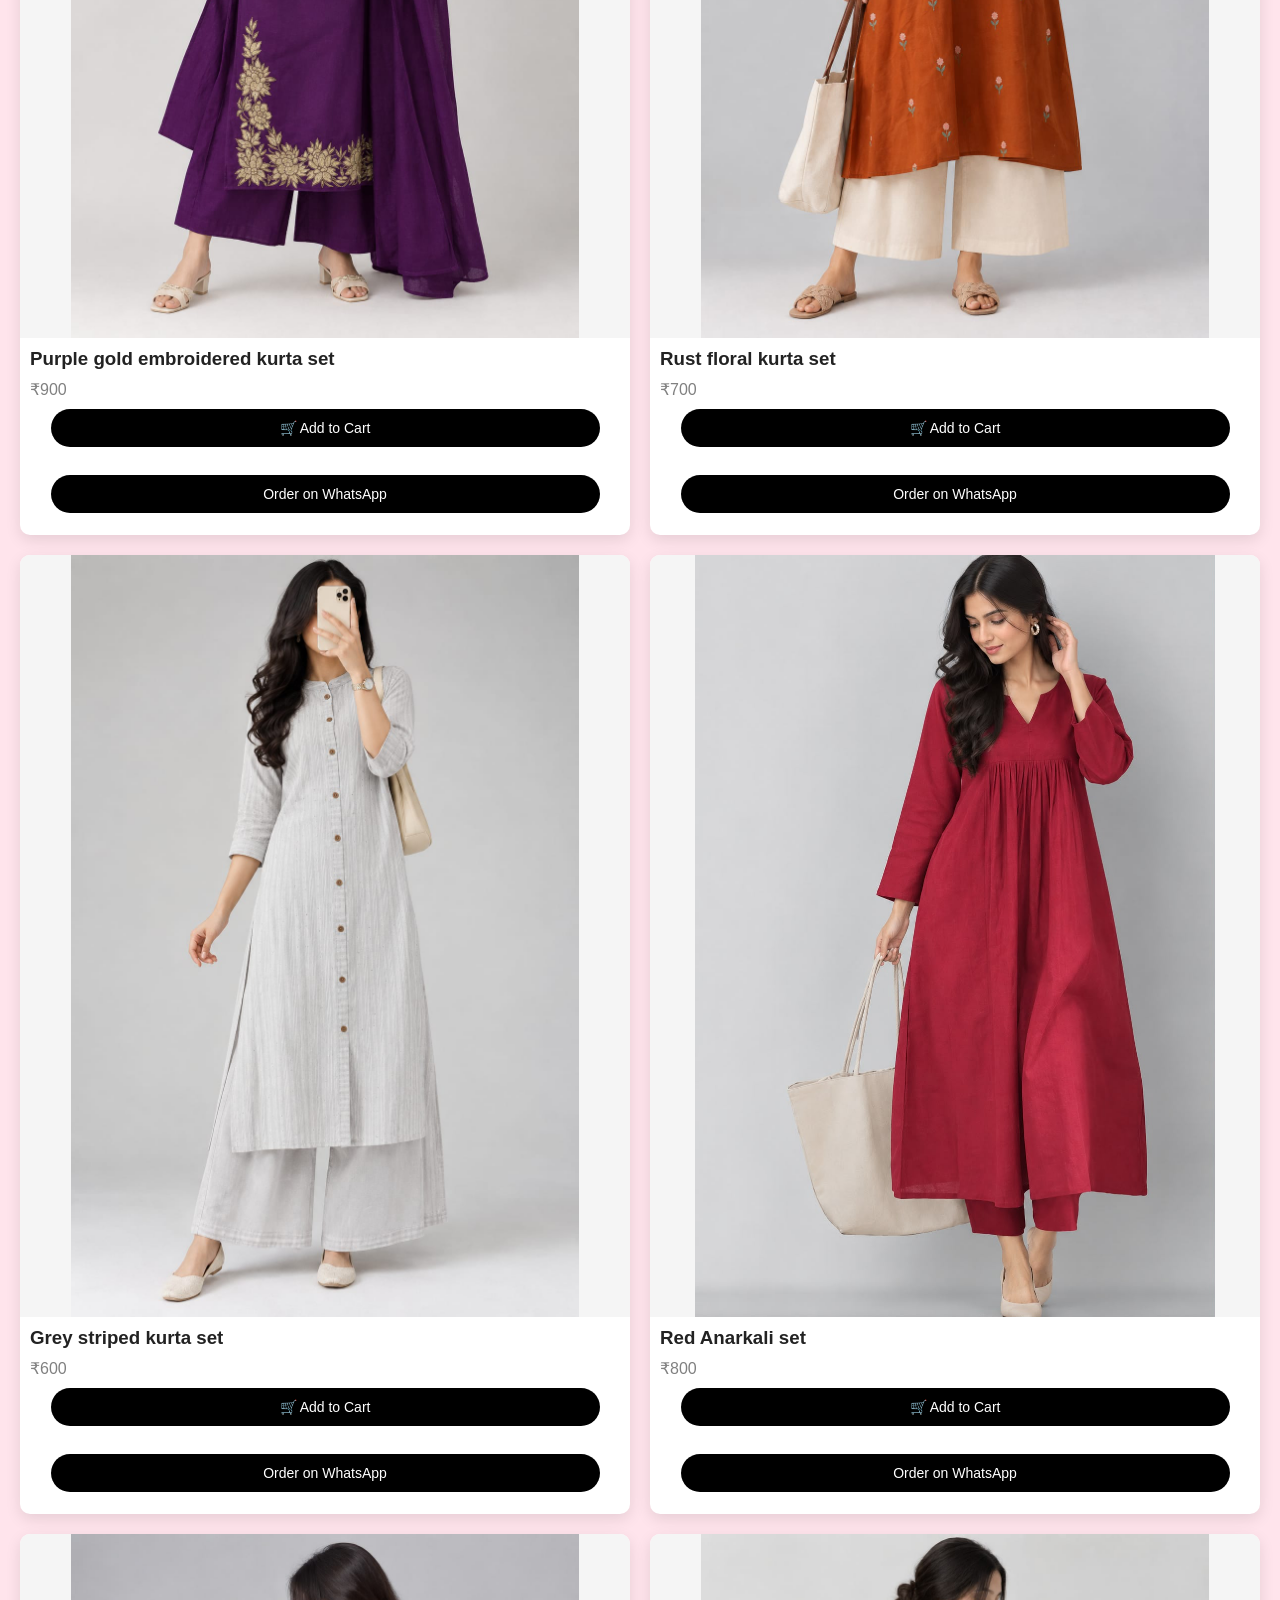
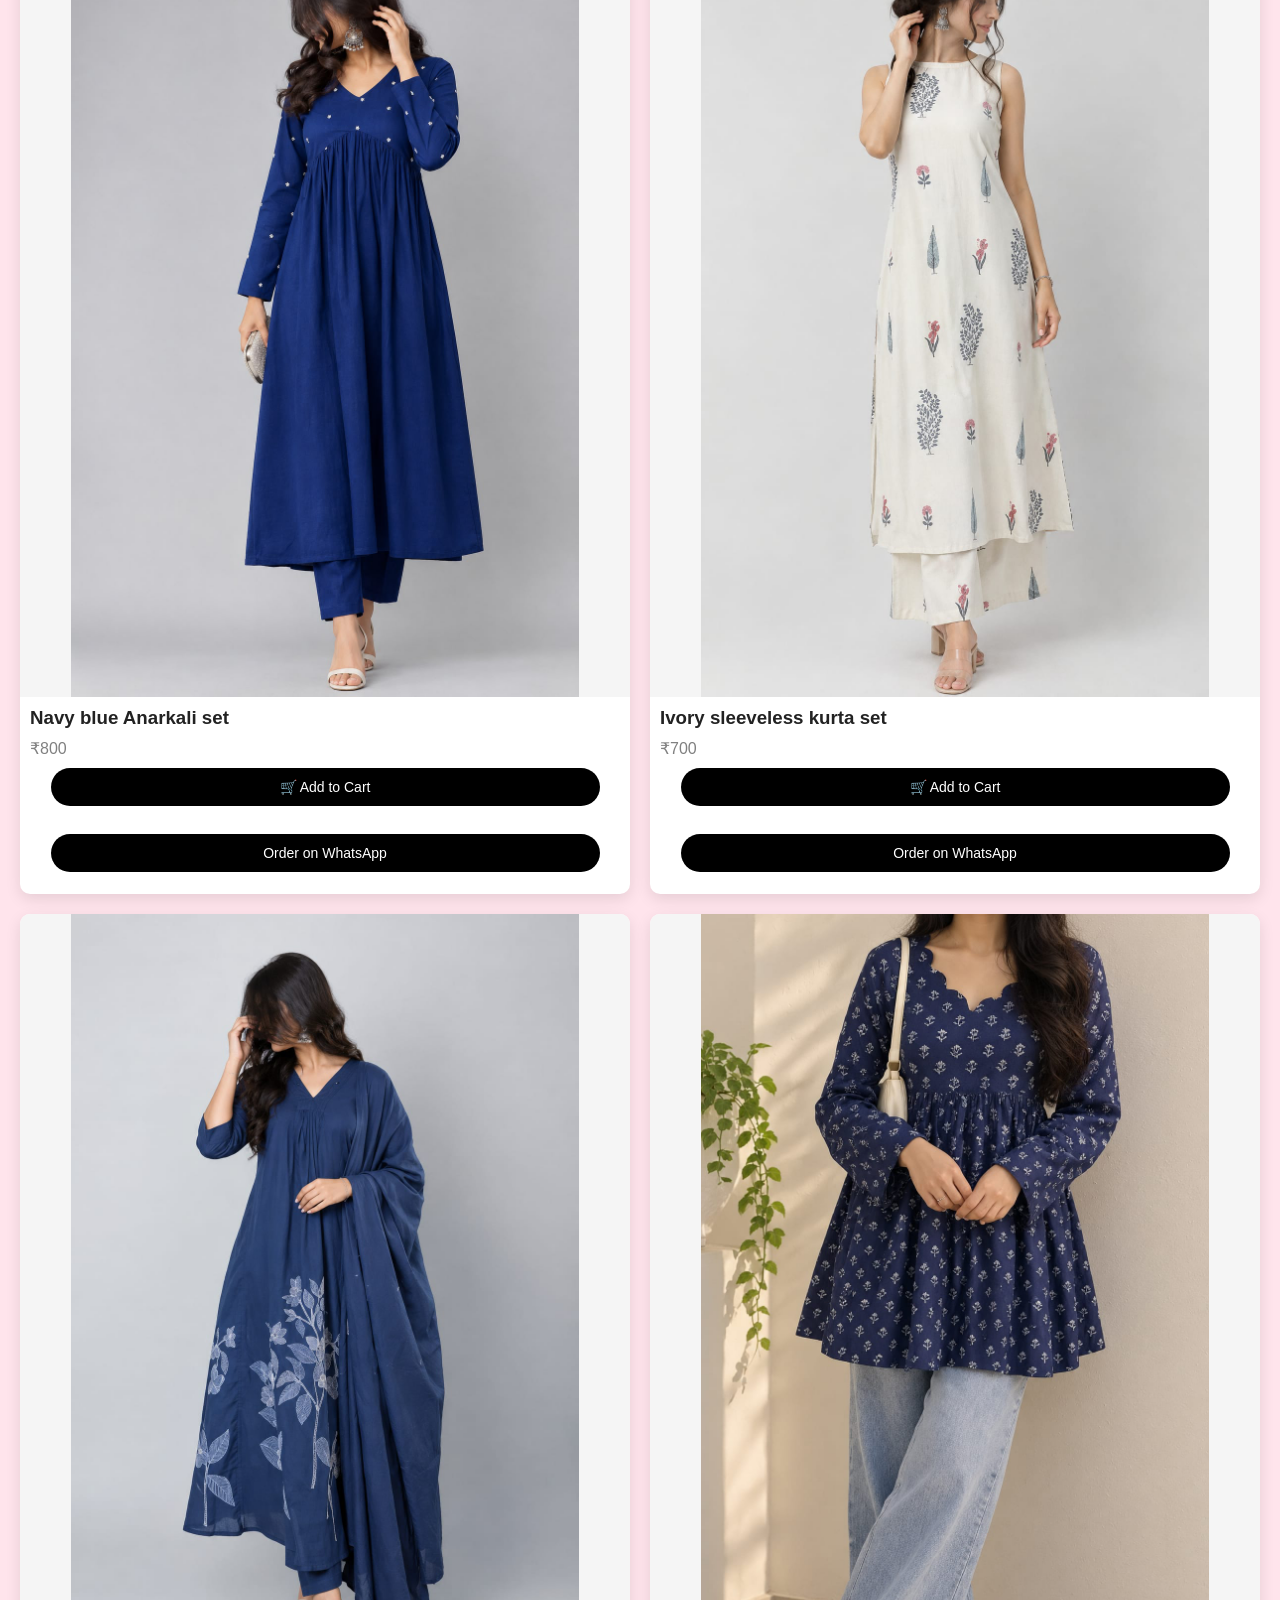
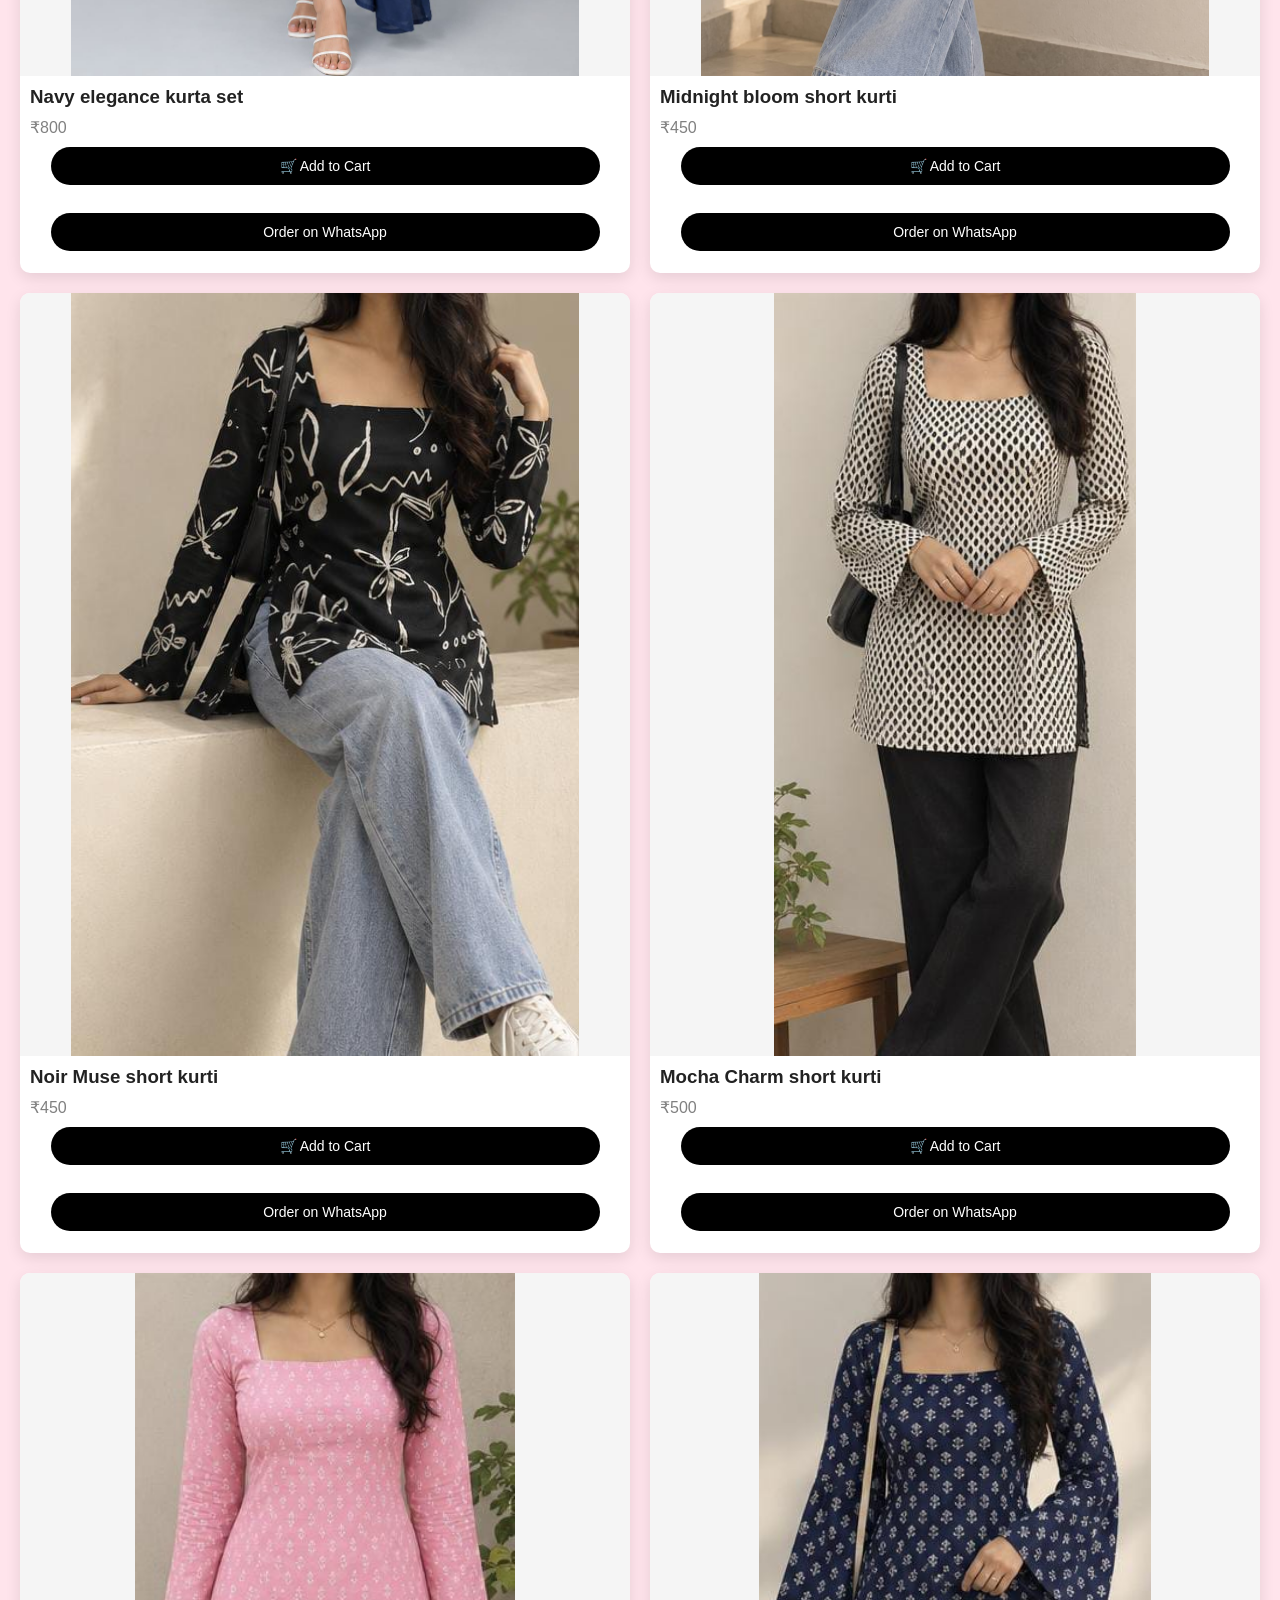
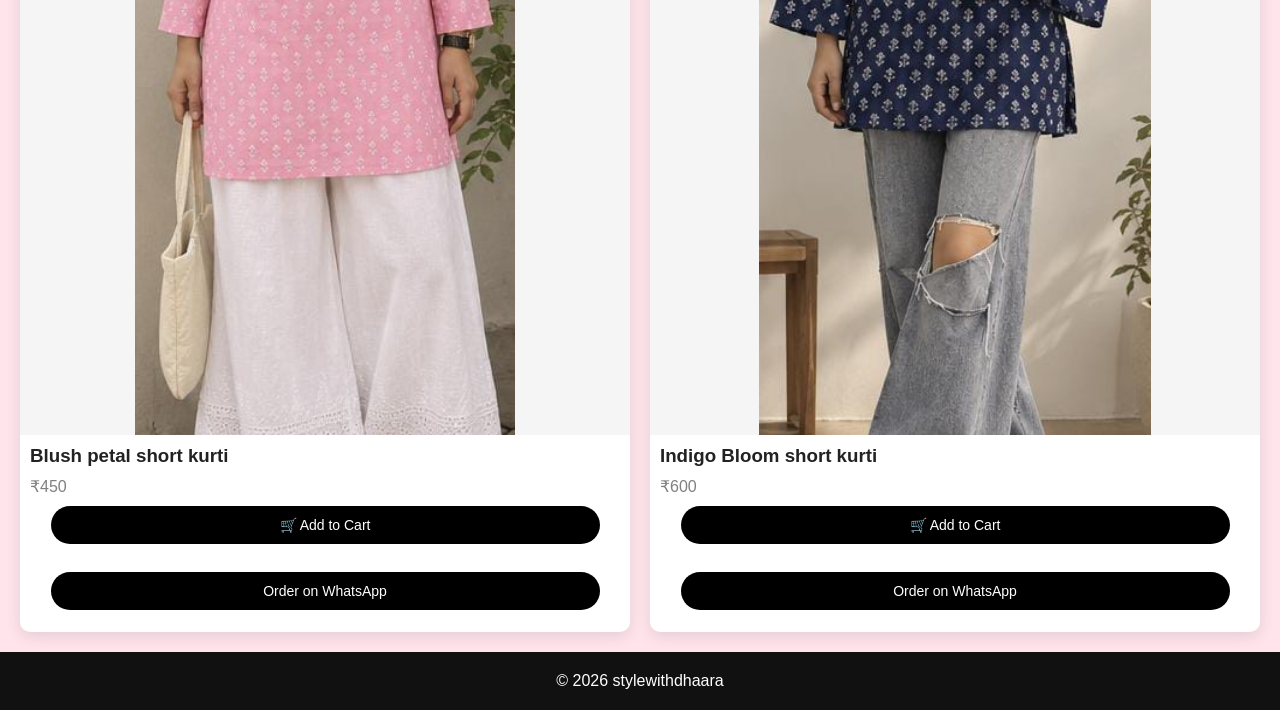
==== commit 3dbf1f66: "updated website" ====
--- a/index.html
+++ b/index.html
@@ -54,7 +54,7 @@
     <a href="contact.html">Contact</a>
     <a href="about.html">About Us</a>
     <a href="cart.html" class="cart-link">
-      🛒 Cart <span id="cart-count">0</span>
+       Cart <span id="cart-count">0</span>
     </a>
   </nav>
 </header>
@@ -94,15 +94,23 @@
     Shop Short Kurtas →
   </a>
 </section>
+<section class="search-section">
+    <input
+    type="text"
+    id="productSearch"
+    placeholder="Search for tops, kurtas..."
+    oninput="searchProducts()"
+>
+    <span class="search-icon">🔍</span>
+</section>
 
-<!-- PRODUCTS -->
 <section class="products" id="products"></section>
-
 <!-- FOOTER -->
 <footer>
   <p>© 2026 stylewithdhaara</p>
 </footer>
 
 <script src="script.js"></script>
+
 </body>
 </html>
--- a/style.css
+++ b/style.css
@@ -1098,4 +1098,31 @@
     height: 450px;
   }
 }
-
+.search-section {
+    display: flex !important;
+    align-items: center;
+    position: relative;
+    width: 90%;
+    max-width: 600px;
+    margin: 30px auto;
+    z-index: 10;
+}
+
+#productSearch {
+    display: block !important;
+    width: 100%;
+    height: 50px;
+    padding: 12px 45px 12px 20px;
+    border: 1px solid #e8a1bd;
+    border-radius: 30px;
+    background-color: #fff0f5;
+    color: #333;
+    font-size: 16px;
+    outline: none;
+}
+
+.search-icon {
+    position: absolute;
+    right: 18px;
+    pointer-events: none;
+}
